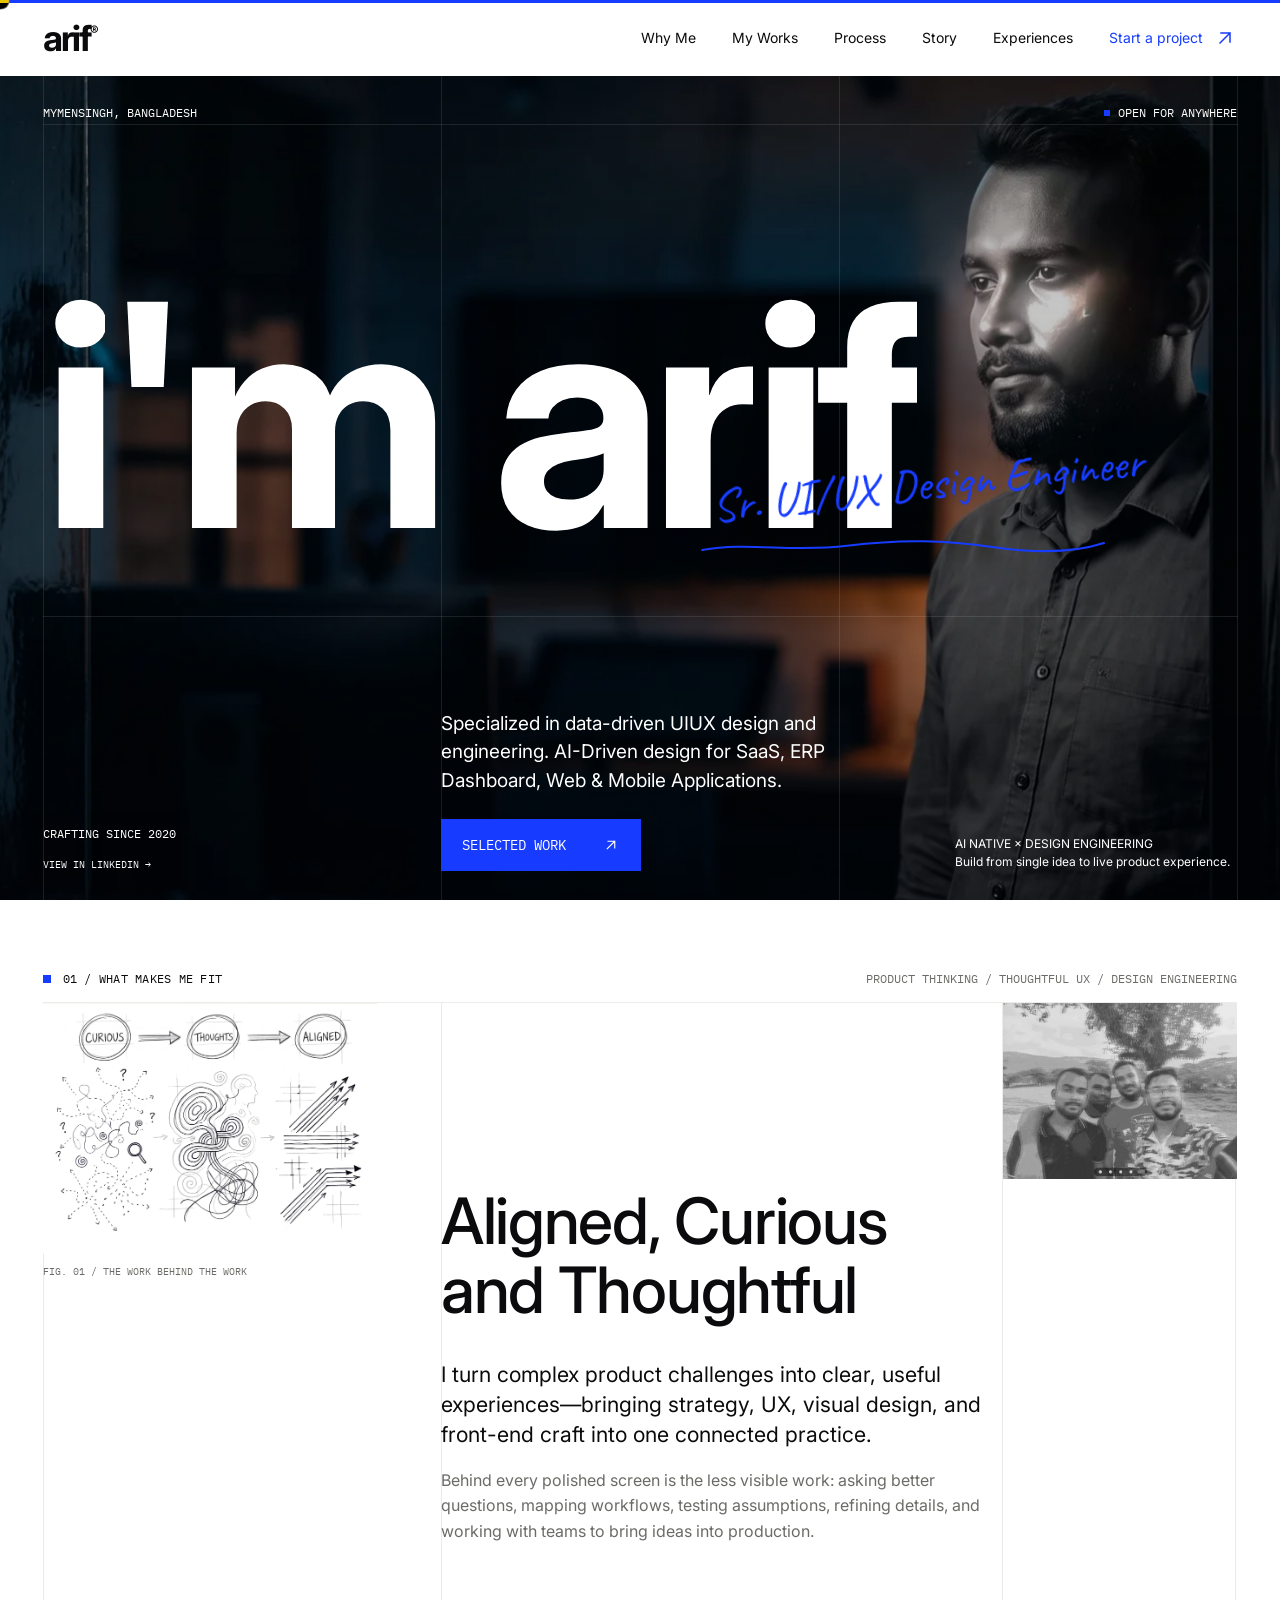
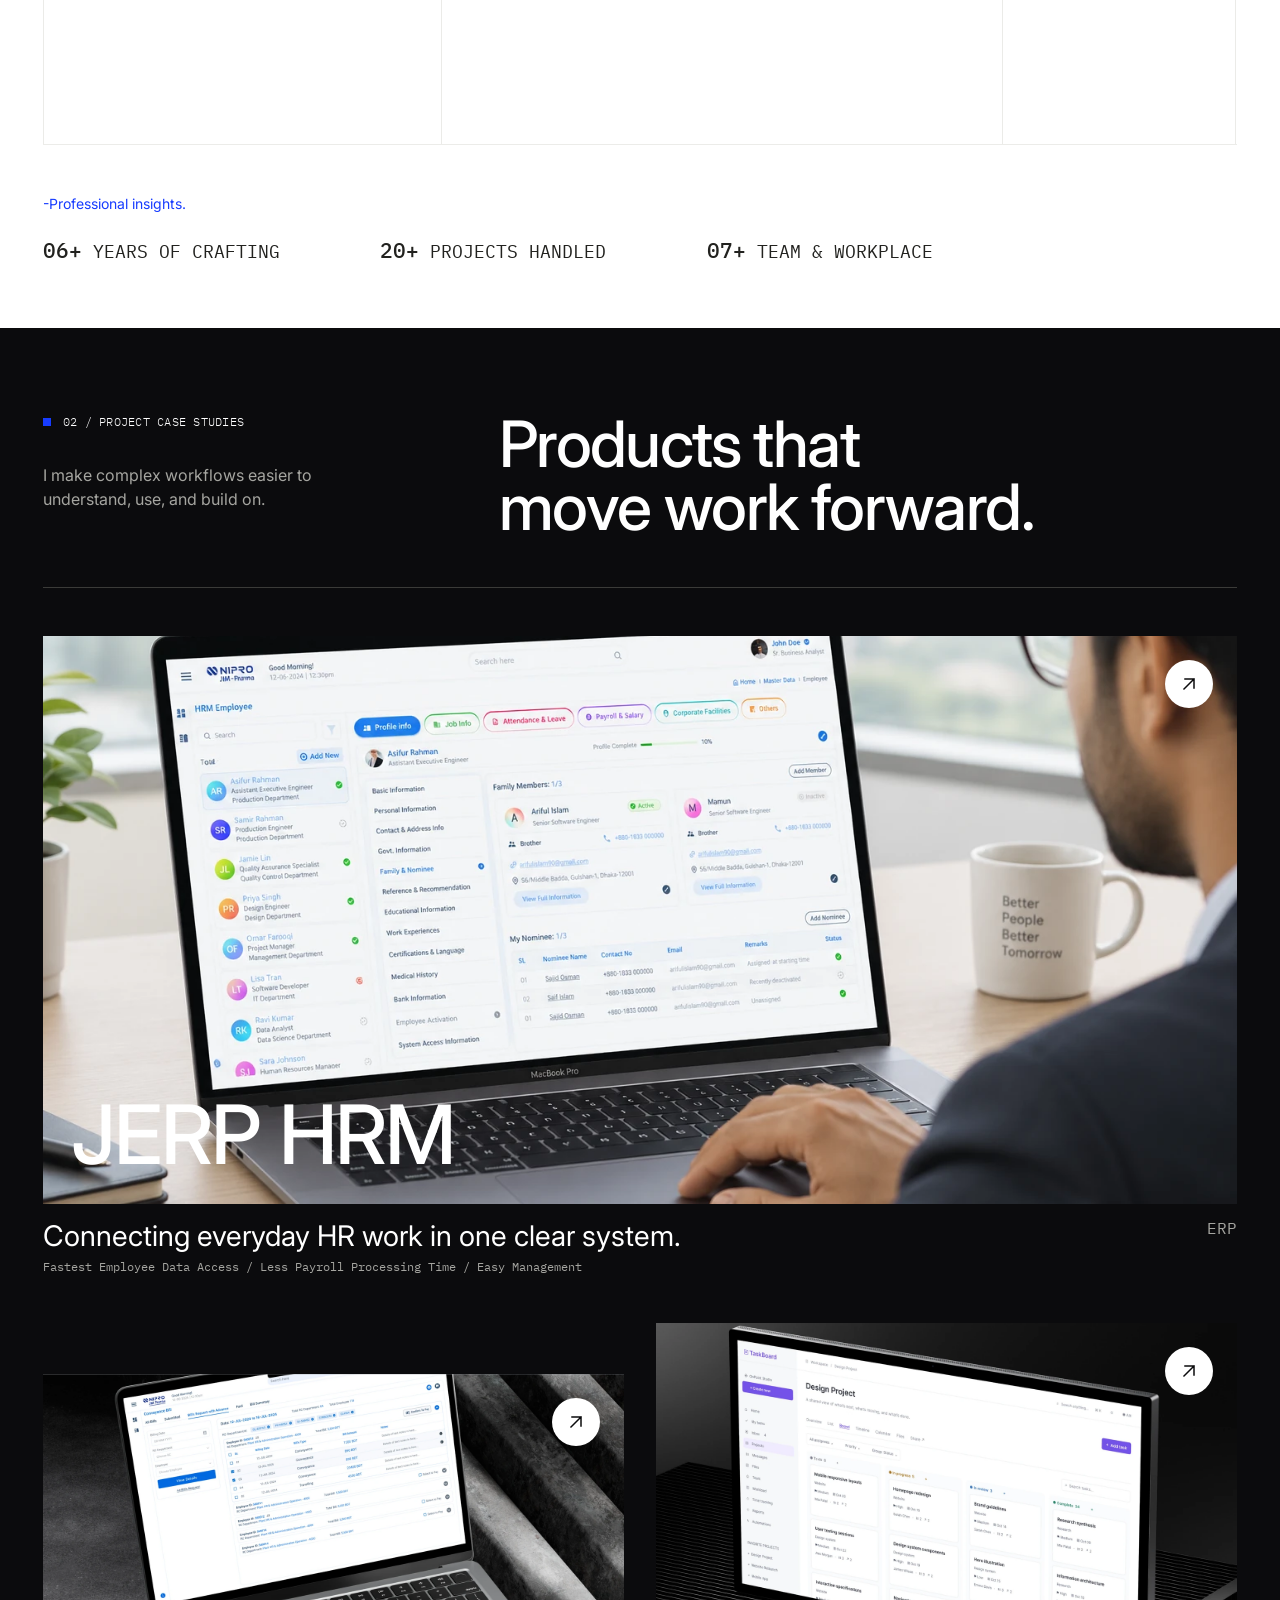
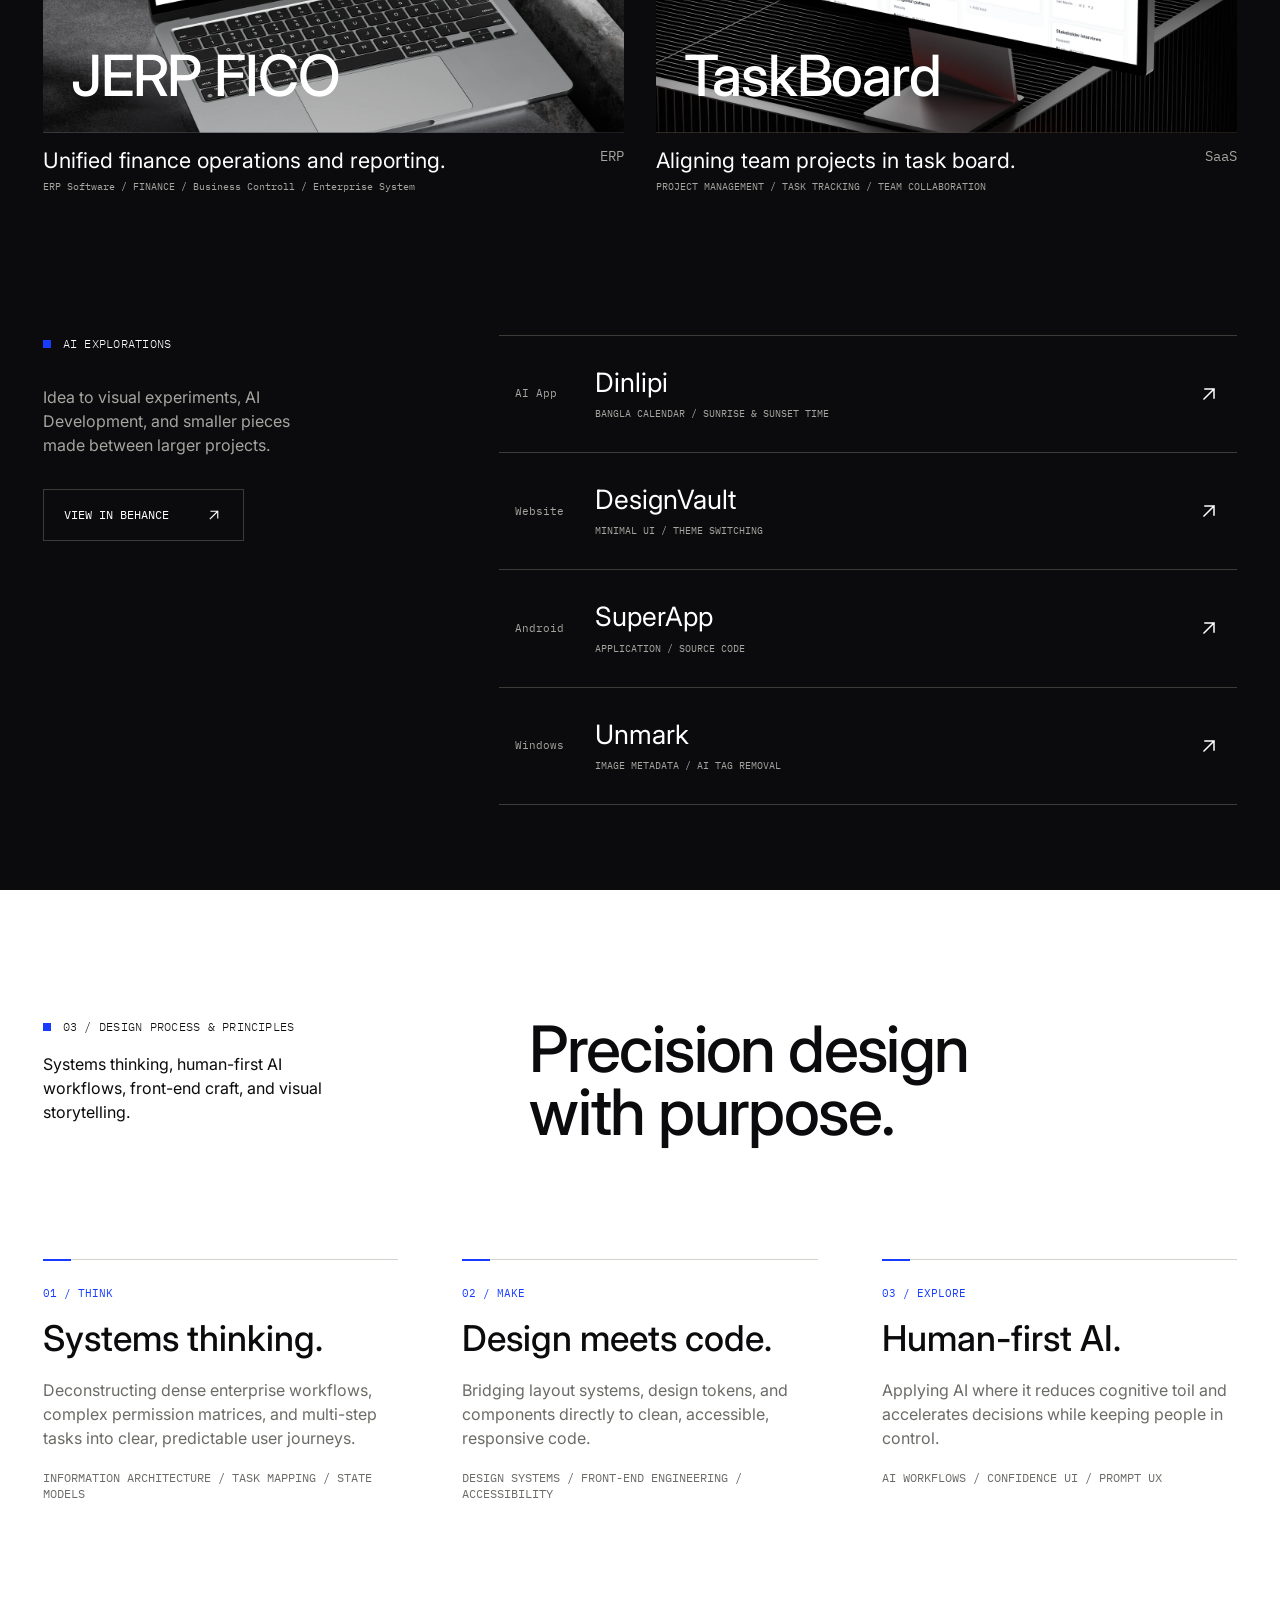
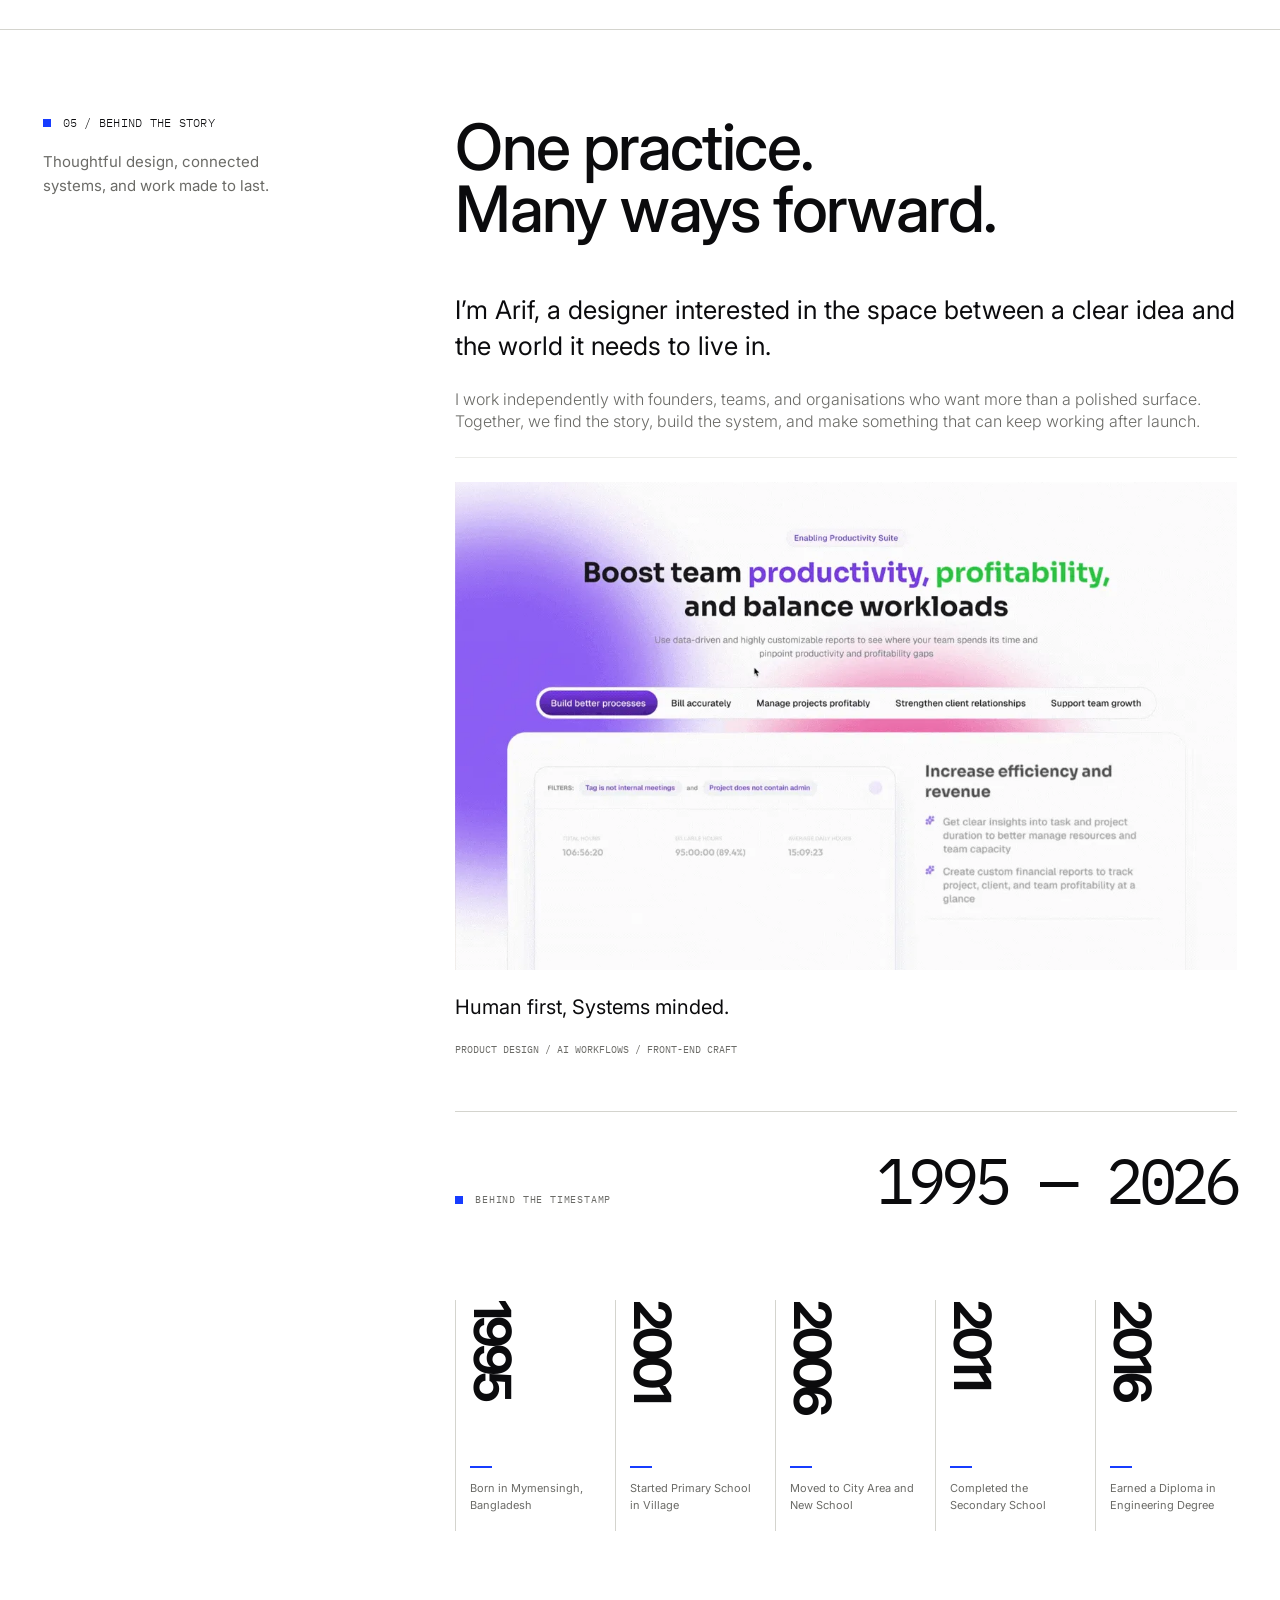
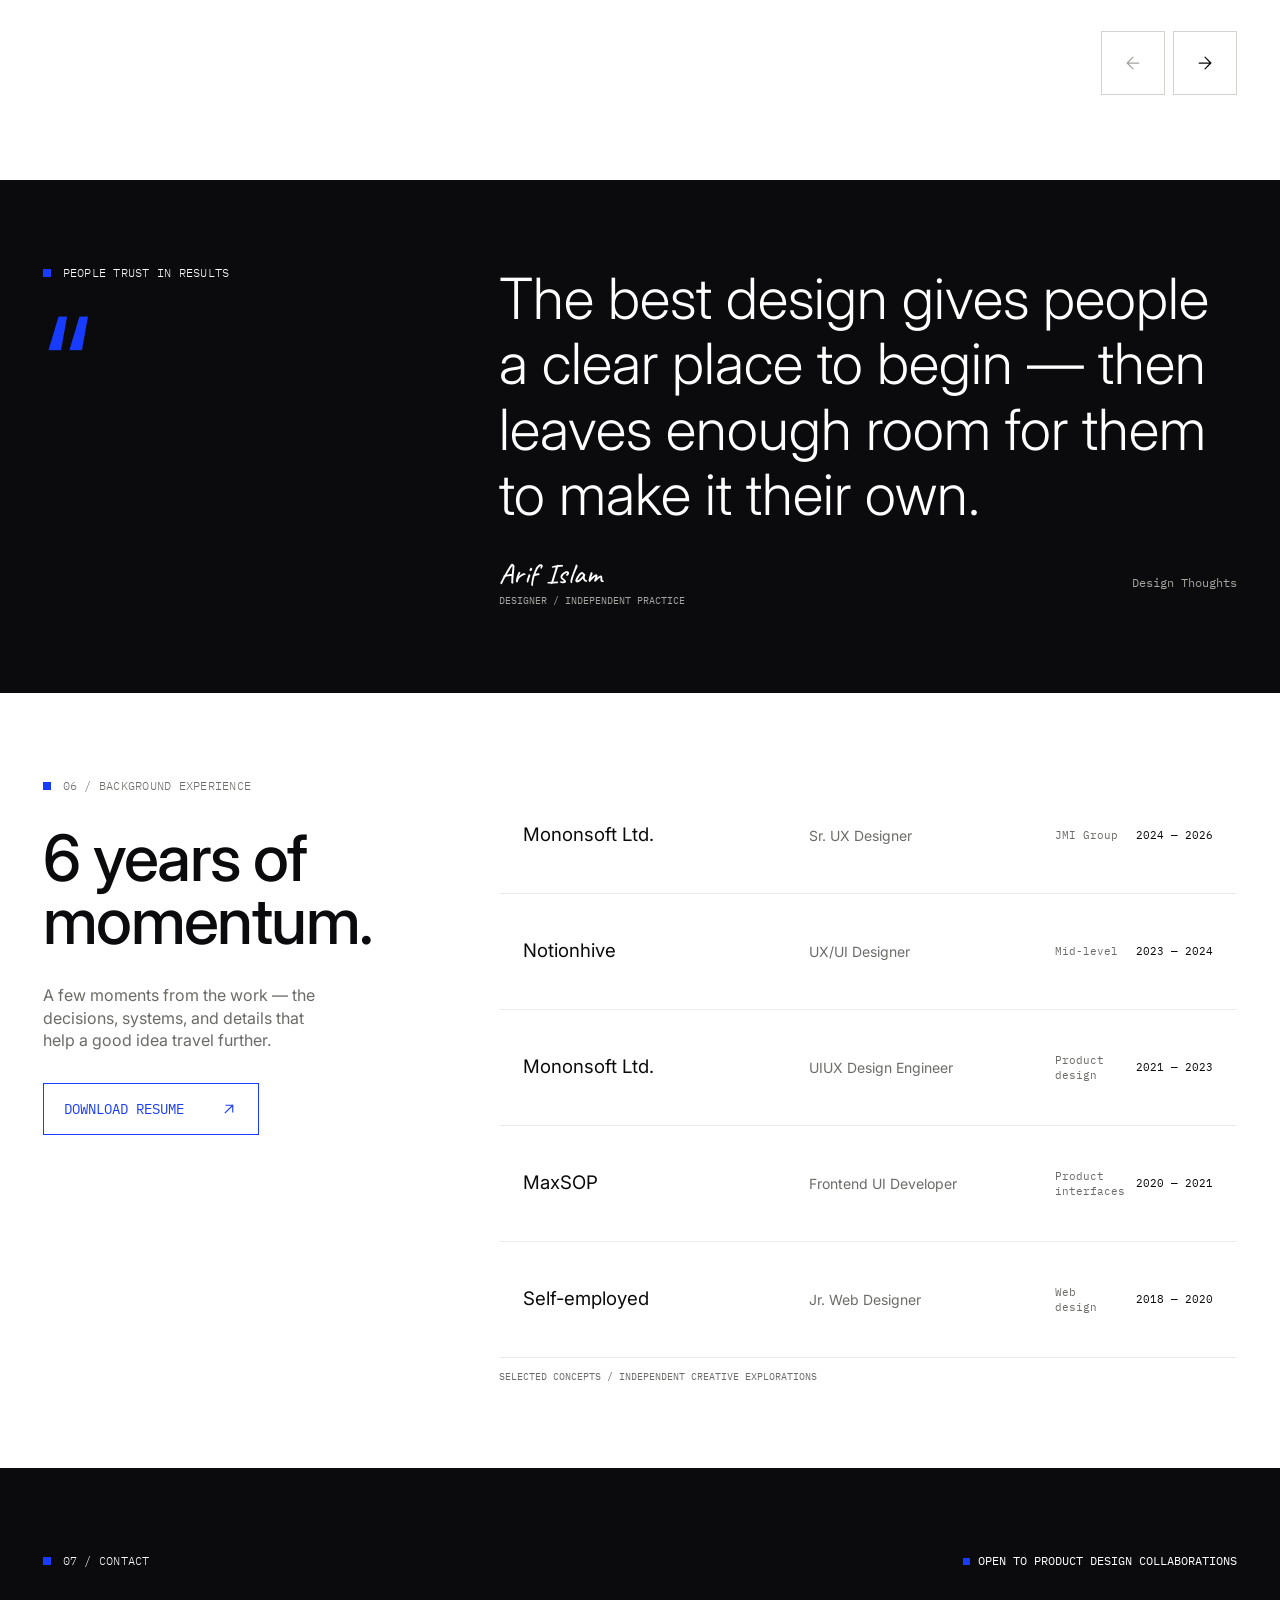
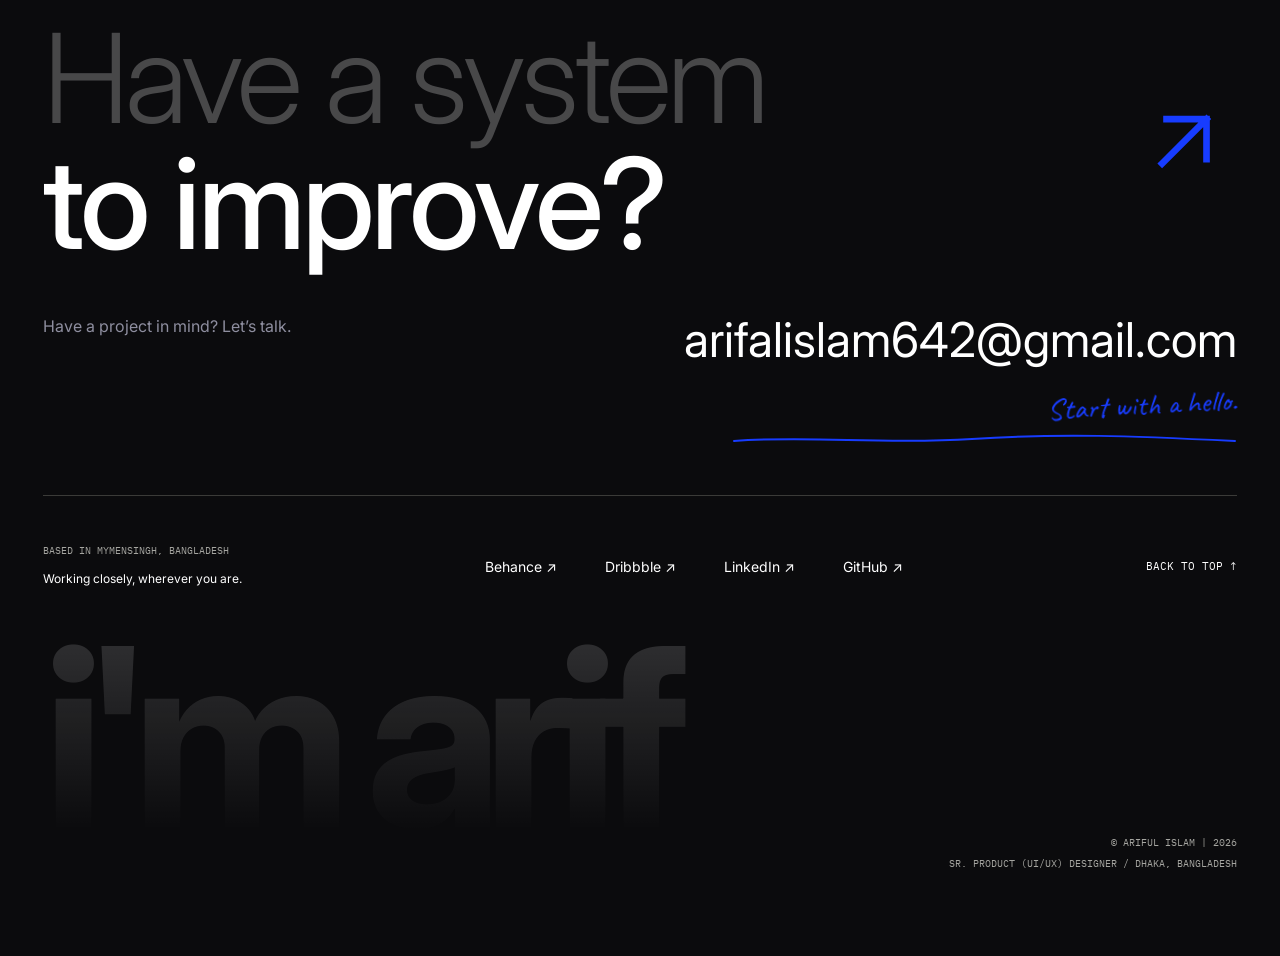
==== index.html @ f7db91d1 "changed text for intro" ====
<!doctype html>
<html lang="en">

<head>
  <meta charset="utf-8">
  <meta name="viewport" content="width=device-width, initial-scale=1, viewport-fit=cover">
  <title>ARIF | AI Native Product UIUX Design Engineer</title>
  <meta name="description"
    content="Ariful Islam is a product designer and design engineer focused on enterprise SaaS, AI-enabled workflows, clear interfaces, and production-ready digital experiences.">
  <meta name="author" content="Ariful Islam">
  <meta name="robots" content="index, follow, max-image-preview:large, max-snippet:-1, max-video-preview:-1">
  <meta name="googlebot" content="index, follow, max-image-preview:large, max-snippet:-1, max-video-preview:-1">
  <meta name="theme-color" content="#F3F0E7">
  <link rel="canonical" href="https://arifux.github.io/">
  <link rel="alternate" type="text/plain" href="https://arifux.github.io/llms.txt" title="AI-readable site summary">
  <meta property="og:type" content="website">
  <meta property="og:site_name" content="ARIF | AI Native Product UIUX Design Engineer">
  <meta property="og:title" content="ARIF | AI Native Product UIUX Design Engineer">
  <meta property="og:description"
    content="Enterprise SaaS, AI-enabled workflows, clear interfaces, and production-ready product experiences by Ariful Islam.">
  <meta property="og:url" content="https://arifux.github.io/">
  <meta property="og:image" content="https://arifux.github.io/assets/hero-background.png">
  <meta property="og:image:alt" content="ARIF | AI Native Product UIUX Design Engineer  ">
  <meta name="twitter:card" content="summary_large_image">
  <meta name="twitter:title" content="ARIF | AI Native Product UIUX Design Engineer">
  <meta name="twitter:description"
    content="Enterprise SaaS, AI-enabled workflows, clear interfaces, and production-ready product experiences.">
  <meta name="twitter:image" content="https://arifux.github.io/assets/hero-background.png">
  <meta name="twitter:image:alt" content="ARIF | AI Native Product UIUX Design Engineer  ">
  <meta name="claude:viewport-fit-sides" content="cover">
  <link rel="icon" type="image/webp" href="assets/favicon-portrait.webp">
  <link rel="apple-touch-icon" href="assets/apple-touch-icon.png">

  <!-- Typography -->
  <link rel="preconnect" href="https://fonts.googleapis.com">
  <link rel="preconnect" href="https://fonts.gstatic.com" crossorigin>
  <link
    href="https://fonts.googleapis.com/css2?family=Caveat:wght@400&amp;family=IBM+Plex+Mono:wght@400;500&amp;family=Inter:wght@300;400;500;700&amp;display=swap"
    rel="stylesheet">

  <!-- Site styles -->
  <script>document.documentElement.classList.add('has-preloader')</script>
  <link rel="stylesheet" href="style.css">
  <!-- Hotjar Tracking Code for Mr Arif -->
  <script>
    (function (h, o, t, j, a, r) {
      h.hj = h.hj || function () { (h.hj.q = h.hj.q || []).push(arguments) };
      h._hjSettings = { hjid: 6850682, hjsv: 6 };
      a = o.getElementsByTagName('head')[0];
      r = o.createElement('script'); r.async = 1;
      r.src = t + h._hjSettings.hjid + j + h._hjSettings.hjsv;
      a.appendChild(r);
    })(window, document, 'https://static.hotjar.com/c/hotjar-', '.js?sv=');
  </script>
  <script type="application/ld+json">
  {
    "@context":"https://schema.org",
    "@type":"ProfilePage",
    "mainEntity":{
      "@type":"Person",
      "@id":"https://arifux.github.io/#person",
      "name":"Ariful Islam",
      "alternateName":"Arif Islam",
      "url":"https://arifux.github.io/",
      "jobTitle":"Product Designer and Design Engineer",
      "description":"Product designer and design engineer focused on enterprise SaaS, AI-enabled workflows, UX, and front-end product engineering.",
      "email":"mailto:arifalislam642@gmail.com",
      "address":{"@type":"PostalAddress","addressLocality":"Dhaka","addressCountry":"BD"},
      "sameAs":[
        "https://www.linkedin.com/in/mr-arif",
        "https://www.behance.net/mr-arif",
        "https://github.com/arifux"
      ]
    },
    "url":"https://arifux.github.io/",
    "name":"ARIF | AI Native Product UIUX Design Engineer"
  }
  </script>
</head>

<body>

  <div class="preloader" id="preloader" role="progressbar" aria-label="Page loading" aria-valuemin="0"
    aria-valuemax="100" aria-valuenow="0" aria-valuetext="0%">
    <div class="preloader__content">
      <div class="preloader__counter"><span class="preloader__number">0</span><span class="preloader__percent">%</span></div>
      <p class="preloader__label">Loading</p>
    </div>
  </div>

  <!-- Shared icon definitions -->
  <svg class="icon-sprite" width="0" height="0" aria-hidden="true">
    <symbol id="ar" viewBox="0 0 24 24">
      <path d="M7 17L17 7M8 7h9v9" fill="none" stroke="currentColor" stroke-width="1.5" stroke-linecap="square" />
    </symbol>
  </svg>

  <!-- Global UI helpers -->
  <div class="progress" aria-hidden="true"></div>
  <div class="tip" id="tip" aria-hidden="true">View</div>
  <div class="cursor" id="cursor" aria-hidden="true"></div>

  <!-- Primary navigation -->
  <header class="nav" id="nav">
    <button class="nav__menu" id="nav-menu" type="button" aria-label="Open menu" aria-controls="nav-drawer"
      aria-expanded="false">
      <span></span><span></span><span></span>
    </button>
    <a class="logo" href="#" aria-label="Arif, back to top">arif<sup>®</sup></a>
    <nav class="nav__links" aria-label="Primary">
      <a href="#intro">Why Me</a>
      <a href="#work">My Works</a>
      <a href="#process">Process</a>
      <a href="#about">Story</a>
      <a href="#experiences">Experiences</a>
      <a class="nav__cta" href="#contact">
        Start a project
        <svg class="ico" aria-hidden="true">
          <use href="#ar" />
        </svg>
      </a>
    </nav>
  </header>

  <!-- Mobile navigation -->
  <aside class="nav-drawer" id="nav-drawer" aria-hidden="true" aria-label="Mobile navigation">
    <nav class="nav-drawer__links">
      <a href="#work"><small>01</small><span>My Works</span></a>
      <a href="#process"><small>02</small><span>Process</span></a>
      <a href="#about"><small>03</small><span>About Me</span></a>
      <a href="#experiences"><small>04</small><span>Experiences</span></a>
      <a class="nav-drawer__cta" href="#contact"><small>05</small><span>Start a project</span><svg class="ico"
          aria-hidden="true">
          <use href="#ar" />
        </svg></a>
    </nav>
    <p class="nav-drawer__meta">MYMENSINGH, BANGLADESH </p>
  </aside>

  <main id="top">
    <!-- 00 / Hero -->
    <section class="hero" aria-label="Introduction">
      <div class="hero__photo"><img src="assets/hero-background.webp" alt="Arif in the studio" loading="eager"
          fetchpriority="high" decoding="async" referrerpolicy="no-referrer" onerror="this.remove()"></div>
      <div class="hero__grid" aria-hidden="true"></div>
      <div class="hero__meta">
        <p>MYMENSINGH, BANGLADESH</p>
        <p class="avail">OPEN FOR ANYWHERE</p>
      </div>
      <div class="word">
        <h1 id="wordmark" aria-label="i’m arif">i'm arif</h1>
        <p class="word__note" aria-hidden="true">Sr. UI/UX Design Engineer</p>
        <svg class="word__line" viewBox="0 0 580 30" aria-hidden="true">
          <path pathLength="1" d="M3 20C70 8 130 24 210 14S350 6 420 16 540 22 577 10" />
        </svg>
      </div>
      <div class="intro">
        <div class="intro__ed">
          <p>CRAFTING SINCE 2020</p>
          <a target="_blank" href="https://www.linkedin.com/in/mr-arif/">
            <small> VIEW IN LINKEDIN →</small>
          </a>
        </div>
        <div class="intro__promise">
          <p> Specialized in data-driven UIUX design and engineering. AI-Driven design for SaaS, ERP Dashboard, Web &
            Mobile Applications. </p>
          <a class="action action--solid" href="#work">Selected work <svg class="ico" aria-hidden="true">
              <use href="#ar" />
            </svg></a>
        </div>
        <p class="intro__tag">
          AI NATIVE × DESIGN ENGINEERING<br>
          Build from single idea to live product experience.
        </p>
      </div>
    </section>

    <!-- 01 / Studio perspective -->
    <section class="band" id="intro">
      <div class="mast">
        <p class="label">01 / What Makes Me Fit</p>
        <p>PRODUCT THINKING / THOUGHTFUL UX / DESIGN ENGINEERING</p>
      </div>
      <div class="rule"></div>
      <div class="edit">
        <div class="fig">
          <div class="ph">
            <img src="assets/Minimal_sketch_of_design_process.webp" alt="Artist working with materials in a studio"
              loading="lazy" decoding="async" referrerpolicy="no-referrer"
                onerror="this.onerror=null;this.src='assets/gesture-study.webp'">
          </div>
          <p class="cap">FIG. 01 / THE WORK BEHIND THE WORK</p>
        </div>

        <div class="edit__content">
          <h2><span><i>Aligned, Curious <br> and Thoughtful </i></span></h2>
          <div class="edit__copy rise">
            <p>I turn complex product challenges into clear, useful experiences—bringing strategy, UX, visual design,
              and front-end craft into one connected practice.</p>
            <p>Behind every polished screen is the less visible work: asking better questions, mapping workflows,
              testing assumptions, refining details, and working with teams to bring ideas into production.</p>
          </div>
        </div>

        <div class="ph color">
          <img class="color__gif" src="assets/biography.webp" alt="Animated biography illustration" loading="lazy"
            decoding="async">
        </div>
      </div>
      <div class="rule"></div>
      <div class="values">
        <p>-Professional insights.</p>
        <div class="stats">
          <span><b data-count="6" data-count-suffix="+">06+</b> Years of Crafting</span>
          <span><b data-count="20" data-count-suffix="+">20+</b> Projects Handled</span>
          <span><b data-count="7" data-count-suffix="+">7+</b> Team & Workplace</span>
        </div>
      </div>
    </section>

    <!-- 03 / Project collection -->
    <section class="band dark" id="work">
      <div class="work">
        <div class="work__intro">
          <div class="work__ctx">
            <p class="label">02 / Project case studies</p>
            <p>I make complex workflows easier to understand, use, and build on.</p>
          </div>
          <div class="work__head">
            <h2 class="h-xl">Products that<br>move work forward.</h2>
          </div>
        </div>
        <div class="rule"></div>
        <a class="case case--lead" href="JERP-HRM-Solution.html" aria-label="Read the JERP HRM case study">
          <div class="case__img"><span class="bg g-lumen"><img
                src="projects/hrm/Professional HR Dashboard Workspace.webp" alt="JERP Human Resources ERP interface"
                loading="lazy" decoding="async" referrerpolicy="no-referrer" onerror="this.remove()"></span>
            <h3>JERP HRM</h3><span class="circle"><svg class="ico" aria-hidden="true">
                <use href="#ar" />
              </svg></span>
          </div>
          <div class="case__cap">
            <div>
              <h4>Connecting everyday HR work in one clear system.</h4>
              <p>Fastest Employee Data Access / Less Payroll Processing Time / Easy Management</p>
            </div><span class="yr">ERP</span>
          </div>
        </a>

        <div class="pair">
          <a class="case" href="#work" data-coming-soon aria-label="View details for the JERP FICO case study">
            <div class="case__img"><span class="bg g-aether"><img src="projects/fico/fico-cover.webp"
                  alt="JERP Finance and Controlling ERP interface" loading="lazy" decoding="async"
                  referrerpolicy="no-referrer" onerror="this.remove()"></span>
              <h3>JERP FICO</h3><span class="circle"><svg class="ico" aria-hidden="true">
                  <use href="#ar" />
                </svg></span>
            </div>
            <div class="case__cap">
              <div>
                <h4>Unified finance operations and reporting.</h4>
                <p>ERP Software / FINANCE / Business Controll / Enterprise System</p>
              </div><span class="yr">ERP</span>
            </div>
          </a>

          <a class="case case--tall" href="#work" data-coming-soon aria-label="View details for the TaskBoard case study">
            <div class="case__img"><span class="bg g-haven"><img src="projects/pms/ai-pms.webp"
                  alt="TaskBoard project dashboard with tasks grouped by status" loading="lazy" decoding="async"
                  referrerpolicy="no-referrer" onerror="this.remove()"></span>
              <h3>TaskBoard</h3><span class="circle"><svg class="ico" aria-hidden="true">
                  <use href="#ar" />
                </svg></span>
            </div>
            <div class="case__cap">
              <div>
                <h4>Aligning team projects in task board.</h4>
                <p>PROJECT MANAGEMENT / TASK TRACKING / TEAM COLLABORATION</p>
              </div><span class="yr">SaaS</span>
            </div>
          </a>
        </div>
      </div>
    </section>

    <!-- Further explorations -->
    <section class="band dark arch" aria-label="Further explorations">
      <div class="arch__intro">
        <p class="label">AI Explorations</p>
        <p>Idea to visual experiments, AI Development, and smaller pieces made between larger projects.</p>
        <a class="action action--night" href="https://www.behance.net/mr-arif" target="_blank"
          rel="noopener noreferrer">View in Behance<svg class="ico" aria-hidden="true">
            <use href="#ar" />
          </svg></a>
      </div>
      <div class="arch__list">
        <a class="arow" href="https://arifux.github.io/Dinlipi/" target="_blank" rel="noopener noreferrer">
          <span class="y">AI App</span>
          <span class="m">
            <h3>Dinlipi</h3><small>Bangla Calendar / Sunrise &amp; Sunset Time</small>
          </span>
          <svg class="ico" aria-hidden="true"> <use href="#ar" /> </svg>
          <img 
            class="arow__preview" 
            src="projects/AI-Tools/dinlipi.webp"
            alt="" 
            aria-hidden="true" 
            loading="lazy"
            decoding="async">
        </a>

        <a class="arow" href="https://designvault.figma.site/" target="_blank" rel="noopener noreferrer">
          <span class="y">Website</span>
          <span class="m">
            <h3>DesignVault</h3><small>Minimal UI / Theme switching</small>
          </span>
          <svg class="ico" aria-hidden="true"><use href="#ar" /></svg>
          <img 
          class="arow__preview" 
          src="projects/AI-Tools/design-vault.webp"
          alt="" 
          aria-hidden="true" 
          loading="lazy"
          decoding="async">
        </a>

        <a class="arow" href="https://github.com/arifux/SuperApp" target="_blank" rel="noopener noreferrer">
          <span class="y">Android</span>
          <span class="m">
            <h3>SuperApp</h3><small>Application / Source code</small>
          </span>
          <svg class="ico" aria-hidden="true"><use href="#ar" /></svg>
          <img 
            class="arow__preview" 
            src="projects/AI-Tools/superapp.png" 
            alt="" 
            aria-hidden="true" 
            loading="lazy"
            decoding="async">
        </a>

        <a class="arow" href="https://github.com/arifux/Unmark-AI" target="_blank" rel="noopener noreferrer">
          <span class="y">Windows</span>
          <span class="m">
            <h3>Unmark</h3><small>Image metadata / AI tag removal</small>
          </span>
          <svg class="ico" aria-hidden="true"><use href="#ar" /></svg>
          <img 
            class="arow__preview" 
            src="projects/AI-Tools/unmark.png" 
            alt="" 
            aria-hidden="true" 
            loading="lazy"
            decoding="async">
        </a>

        <div class="rule"></div>
      </div>
    </section>


    <!-- 03 / Shared direction -->
    <section class="band" id="process">
      <div class="proc">
        <div class="proc__top">
          <div class="proc__ctx">
            <p class="label">03 / Design process &amp; principles</p>
            <p>Systems thinking, human-first AI workflows, front-end craft, and visual storytelling.</p>
          </div>
          <h2 class="h-xl">Precision design<br>with purpose.</h2>
        </div>
        <div class="steps">
          <div class="step rise"><span class="no">01 / THINK</span>
            <h3>Systems thinking.</h3>
            <p>Deconstructing dense enterprise workflows, complex permission matrices, and multi-step tasks into clear,
              predictable user journeys.</p><small>INFORMATION ARCHITECTURE / TASK MAPPING / STATE MODELS</small>
          </div>
          <div class="step rise"><span class="no">02 / MAKE</span>
            <h3>Design meets code.</h3>
            <p>Bridging layout systems, design tokens, and components directly to clean, accessible, responsive code.
            </p><small>DESIGN SYSTEMS / FRONT-END ENGINEERING / ACCESSIBILITY</small>
          </div>
          <div class="step rise"><span class="no">03 / EXPLORE</span>
            <h3>Human-first AI.</h3>
            <p>Applying AI where it reduces cognitive toil and accelerates decisions while keeping people in control.
            </p><small>AI WORKFLOWS / CONFIDENCE UI / PROMPT UX</small>
          </div>
        </div>
      </div>
    </section>

    <!-- 05 / Behind the work -->
    <section class="band studio" id="about">
      <div class="studio__aside">
        <p class="label">05 / Behind the Story</p>
        <p class="studio__aside-copy">Thoughtful design, connected systems, and work made to last.</p>
      </div>
      <div class="studio__main">
        <h2 class="h-xl">One practice.<br>Many ways forward.</h2>

        <div class="studio__story">
          <p class="lead">I’m Arif, a designer interested in the space between a clear idea and the world it needs to live
            in.</p>
          <p class="body">I work independently with founders, teams, and organisations who want more than a polished
            surface. Together, we find the story, build the system, and make something that can keep working after launch.
          </p>
          <div class="rule"></div>
          <div class="studio__img">
            <div class="ph">
              <img class="studio__image" src="assets/motion-ui.webp" alt="Arif working in the studio" loading="lazy" decoding="async">
            </div>
          </div>

          <div class="notes">
            <p>Human first, Systems minded.</p>
            <p>PRODUCT DESIGN / AI WORKFLOWS / FRONT-END CRAFT</p>
          </div>
        </div>
        <section class="story-timeline" aria-labelledby="story-timeline-title">
          <div class="story-timeline__heading">
            <span class="label">Behind the timestamp</span>
            <h2 id="story-timeline-title">1995 — 2026</h2>
          </div>
          <div class="story-timeline__carousel">
            <ol class="story-timeline__list" tabindex="0" aria-label="Story milestones from 1995 to 2026">
              <li>
                <time datetime="1995">1995</time>
                <p>Born in Mymensingh, Bangladesh</p>
              </li>
              <li>
                <time datetime="2001">2001</time>
                <p>Started Primary School in Village </p>
              </li>
              <li>
                <time datetime="2001">2006</time>
                <p>Moved to City Area and New School </p>
              </li>
              <li>
                <time datetime="2011">2011</time>
                <p>Completed the Secondary School </p>
              </li>
              <li>
                <time datetime="2016">2016</time>
                <p>Earned a Diploma in Engineering Degree</p>
              </li>
              <li>
                <time datetime="2016">2017</time>
                <p>Land 1st job as a Hardware support engineer</p>
              </li>
              <li>
                <time datetime="2018">2018</time>
                <p>Learned to code with experienced professionals</p>
              </li>
              <li>
                <time datetime="2020">2020</time>
                <p>Started a full-time career in design</p>
              </li>
              <li>
                <time datetime="2026">2026</time>
                <p>Building a startup and taking on remote work</p>
              </li>
            </ol>
            <div class="story-timeline__controls" role="group" aria-label="Timeline controls">
              <button type="button" class="story-timeline__arrow" data-timeline-direction="-1"
                aria-label="Scroll timeline backward" disabled>
                <svg viewBox="0 0 24 24" aria-hidden="true">
                  <path d="M19 12H5m7 7-7-7 7-7" />
                </svg>
              </button>
              <button type="button" class="story-timeline__arrow" data-timeline-direction="1"
                aria-label="Scroll timeline forward">
                <svg viewBox="0 0 24 24" aria-hidden="true">
                  <path d="M5 12h14m-7-7 7 7-7 7" />
                </svg>
              </button>
            </div>
          </div>
        </section>
      </div>
    </section>

    <!-- Shared belief -->
    <section class="band dark quote" aria-label="A shared belief">
      <div class="quote__ctx">
        <p class="label">People Trust in Results</p>
        <p class="quote__mark" aria-hidden="true">“</p>
      </div>
      <figure class="quote__body quote__figure">
        <blockquote class="quote__blockquote">
          <p>The best design gives people a clear place to begin <br> — then leaves enough room for them to make it
            their own.</p>
        </blockquote>
        <figcaption class="quote__by">
          <div>
            <p class="quote__author">Arif Islam</p>
            <span>DESIGNER / INDEPENDENT PRACTICE</span>
          </div>
          <span>Design Thoughts</span>
        </figcaption>
      </figure>
    </section>

    <!-- 06 / Experience center -->
    <section class="band rec" id="experiences">
      <div class="rec__intro">
        <p class="label">06 / Background experience</p>
        <h2 class="h-xl">6 years of<br> momentum.</h2>
        <p>A few moments from the work — the decisions, systems, and details that help a good idea travel further.</p>

        <div>
          <a class="action action--line" href="assets/ARIF%20-%20UIUX%20Designer.pdf"
            download="ARIF - UIUX Designer.pdf">Download Resume<svg class="ico" aria-hidden="true">
              <use href="#ar" />
            </svg></a>
        </div>
      </div>
      <div class="rec__list">
        <div class="rrow"><b>Mononsoft Ltd.</b><span>Sr. UX Designer</span><em>JMI Group</em><time>2024 —
            2026</time></div>
        <div class="rrow"><b>Notionhive</b><span>UX/UI Designer</span><em>Mid-level</em><time>2023 —
            2024</time></div>
        <div class="rrow"><b>Mononsoft Ltd.</b><span>UIUX Design Engineer</span><em>Product
            design</em><time>2021 — 2023</time></div>
        <div class="rrow"><b>MaxSOP</b><span>Frontend UI Developer</span><em>Product
            interfaces</em><time>2020 — 2021</time></div>
        <div class="rrow"><b>Self-employed</b><span>Jr. Web Designer</span><em>Web design</em><time>2018 —
            2020</time></div>
        <p class="rec__note">SELECTED CONCEPTS / INDEPENDENT CREATIVE EXPLORATIONS</p>
      </div>
    </section>


    <!-- 07 / Studio observations -->
    <section class="band jour " id="journal" style="display: none">
      <div class="jour__head">
        <div class="jour__ctx">
          <p class="label">07 / My Thoughts</p>
          <p>Short observations on design, technology, and the everyday details that make ideas stronger.</p>
        </div>
        <h2 class="h-xl">Discovery from<br>the process.</h2>
        <a class="action action--line" href="#journal"> Read more notes <svg class="ico" aria-hidden="true">
            <use href="#ar" />
          </svg></a>
      </div>
      <div class="arts">
        <a class="art" href="#journal">
          <div class="ph">
            <i class="g-a2"></i>
            <img src="assets/clipboard.webp" alt="Notepad and scissors on a clipboard" loading="lazy" decoding="async"
              referrerpolicy="no-referrer" onerror="this.remove()">
          </div>
          <div class="art__meta">
            <span>IN THE STUDIO</span><span>04.05.26</span>
          </div>
          <div class="art__title">
            <h3>Direction comes before decoration.</h3><svg class="ico" aria-hidden="true">
              <use href="#ar" />
            </svg>
          </div>
        </a>

        <a class="art" href="#journal">
          <div class="ph"><i class="g-a3"></i><img src="assets/color-study.webp" alt="Abstract color study in the studio"
              loading="lazy" decoding="async" referrerpolicy="no-referrer" onerror="this.remove()"></div>
          <div class="art__meta"><span>ON PRACTICE</span><span>22.03.26</span></div>
          <div class="art__title">
            <h3>Good systems leave room to move.</h3><svg class="ico" aria-hidden="true">
              <use href="#ar" />
            </svg>
          </div>
        </a>

        <a class="art" href="#journal">
          <div class="ph"><i class="g-a4"></i><img src="assets/gesture-study.webp"
              alt="Gesture study from the studio archive" loading="lazy" decoding="async" referrerpolicy="no-referrer"
              onerror="this.remove()"></div>
          <div class="art__meta"><span>IN PROCESS</span><span>11.01.26</span></div>
          <div class="art__title">
            <h3>Every detail carries the idea.</h3><svg class="ico" aria-hidden="true">
              <use href="#ar" />
            </svg>
          </div>
        </a>
      </div>
    </section>


    <!-- 08 / Contact -->
    <section class="band dark contact" id="contact">
      <div class="contact__mast">
        <p class="label">07 / Contact</p>
        <p class="avail">OPEN TO PRODUCT DESIGN COLLABORATIONS</p>
      </div>
      <a class="big" id="bigCopy" href="mailto:arifalislam642@gmail.com"
        aria-label="Send an email to arifalislam642@gmail.com">
        <h2><span class="big__muted">Have a system</span>to improve?</h2>
        <svg class="ico" aria-hidden="true">
          <use href="#ar" />
        </svg>
      </a>
      <div class="cdet">
        <p>Have a project in mind? Let’s talk.</p>
        <div class="mail">
          <button type="button" id="mailAddr" data-email="arifalislam642@gmail.com"
            aria-live="polite">arifalislam642@gmail.com</button>
          <p class="mail__note" aria-hidden="true">Start with a hello.</p>
          <svg viewBox="0 0 505 14" preserveAspectRatio="none" aria-hidden="true">
            <path d="M2 8C80 2 150 12 240 6S400 3 503 8" />
          </svg>
        </div>
      </div>
      <div class="rule"></div>
      <div class="finfo">
        <div class="loc"><small>BASED IN MYMENSINGH, BANGLADESH</small><span>Working closely, wherever you are.</span>
        </div>
        <div class="socials">
          <a 
          href="https://www.behance.net/mr-arif" 
          rel="noopener" target="_blank">Behance ↗
        </a>
        <a 
          href="https://www.dribbble.net/arifux" 
          rel="noopener" target="_blank">Dribbble ↗
        </a>
      
          <a 
            href="https://www.linkedin.com/in/mr-arif" 
            rel="noopener" target="_blank">LinkedIn ↗
          </a>
      
          <a
            href="https://github.com/arifux" 
            rel="noopener" 
            target="_blank"> GitHub ↗
          </a>
        </div>
        <a class="totop" href="#top">BACK TO TOP ↑</a>
      </div>
      <div class="sig">
        <b aria-hidden="true">i'm arif</b>
        <div class="legal">
          <p>© ARIFUL ISLAM | 2026</p>
          <p>SR. PRODUCT (UI/UX) DESIGNER / DHAKA, BANGLADESH</p>
        </div>
      </div>
    </section>
  </main>

  <!-- Copy confirmation -->
  <div class="toast" id="toast" role="status" aria-live="polite"></div>

  <dialog class="coming-soon" id="comingSoon" aria-labelledby="comingSoonTitle"
    aria-describedby="comingSoonMessage">
    <div class="coming-soon__card">
      <button class="coming-soon__close" type="button" aria-label="Close message" data-coming-soon-close>×</button>
      <svg class="coming-soon__art" viewBox="0 0 180 140" role="img" aria-label="A cheerful little work-in-progress character">
        <path d="M37 111c9-7 19-9 29-8m54 2c9-4 17-3 25 1" fill="none" stroke="#173cff" stroke-width="2"
          stroke-linecap="round" stroke-dasharray="2 6" />
        <path d="m39 39 5 8 9 1-7 6 2 9-8-5-8 5 2-9-7-6 9-1z" fill="#ffc76d" />
        <path d="m141 25 4 6 7 1-5 5 1 7-7-4-6 4 1-7-5-5 7-1z" fill="#ffc76d" />
        <ellipse cx="92" cy="118" rx="43" ry="7" fill="#e9e5dc" />
        <path d="M56 52c0-7 6-13 13-13h46c7 0 13 6 13 13v47c0 7-6 13-13 13H69c-7 0-13-6-13-13z"
          fill="#fffdf7" stroke="#0b0b0d" stroke-width="2.5" />
        <path d="M68 39v-7c0-8 6-14 14-14h20c8 0 14 6 14 14v7" fill="none" stroke="#0b0b0d" stroke-width="2.5"
          stroke-linecap="round" />
        <path d="M77 69h4m23 0h4" stroke="#0b0b0d" stroke-width="4" stroke-linecap="round" />
        <path d="M84 81c5 7 12 7 17 0" fill="none" stroke="#173cff" stroke-width="2.5" stroke-linecap="round" />
        <circle cx="70" cy="78" r="4" fill="#f3a5a0" />
        <circle cx="115" cy="78" r="4" fill="#f3a5a0" />
        <path d="M57 77 44 84m84-7 13 7M77 112l-4 9m36-9 4 9" fill="none" stroke="#0b0b0d" stroke-width="2.5"
          stroke-linecap="round" />
        <path d="M77 95h30" stroke="#d4d4ce" stroke-width="2" stroke-linecap="round" />
        <path d="M82 103h20" stroke="#d4d4ce" stroke-width="2" stroke-linecap="round" />
      </svg>
      <p class="coming-soon__eyebrow">A LITTLE UPDATE</p>
      <h2 id="comingSoonTitle">This one’s still in the works!</h2>
      <p class="coming-soon__message" id="comingSoonMessage">I’m putting the finishing touches on this case study.
        Come back soon to see the full story.</p>
      <button class="coming-soon__action" type="button" data-coming-soon-close>Sounds good</button>
    </div>
  </dialog>

  <!-- Site behavior -->
  <script src="script.js" defer></script>

</body>

</html>
---- style.css ----
﻿:root {
  --white: #ffffff;
  --black: #0B0B0D;
  --ink: #0B0B0D;
  --grey: #6b6b67;
  --rule: #d4d4ce;
  --blue: #173cff;
  --night: #0B0B0D;
  --night-rule: #3b3b38;
  --night-mute: #a5a5a0;
  --night-soft: #8e8e9f;
  --sans: 'Inter', system-ui, -apple-system, 'Segoe UI', sans-serif;
  --mono: 'IBM Plex Mono', ui-monospace, 'SFMono-Regular', Menlo, monospace;
  --hand: 'Caveat', 'Bradley Hand', cursive;
  --gut: max(16px, env(safe-area-inset-left, 0px));
  --pad: clamp(16px, 3.34vw, 48px);
  --ease: cubic-bezier(.2, .8, .2, 1);
  --nav-h: 76px;
  color-scheme: light
}

html {
  scroll-behavior: smooth
}

*,
*::before,
*::after {
  box-sizing: border-box
}

body {
  margin: 0;
  background: var(--white);
  color: var(--ink);
  font: 400 1rem/1.5 var(--sans);
  -webkit-font-smoothing: antialiased;
  overflow-x: clip
}

h1,
h2,
h3,
p,
ul {
  margin: 0
}

ul {
  padding: 0;
  list-style: none
}

a {
  color: inherit;
  text-decoration: none
}

button {
  font: inherit;
  color: inherit;
  background: none;
  border: 0;
  padding: 0;
  cursor: pointer
}

img,
svg {
  max-width: 100%
}

:focus-visible {
  outline: 2px solid var(--blue);
  outline-offset: 3px
}

.dark :focus-visible,
.hero :focus-visible {
  outline-color: var(--white)
}

[id] {
  scroll-margin-top: 0
}

.mono {
  font-family: var(--mono)
}

.band {
  padding: clamp(56px, 6.67vw, 96px) max(var(--pad), env(safe-area-inset-right, 0px)) clamp(56px, 6.67vw, 96px) max(var(--pad), env(safe-area-inset-left, 0px))
}

#process {
  padding-block: clamp(80px, 10vw, 144px);
  border-bottom: 1px solid var(--rule)
}

.dark {
  background: var(--night);
  color: var(--white)
}

.rule {
  height: 1px;
  background: var(--rule);
  opacity: .45
}

.dark .rule {
  background: var(--night-rule);
  opacity: 1
}

.ico {
  width: 1em;
  height: 1em;
  flex: none;
  display: block
}

.icon-sprite {
  position: absolute
}

.label {
  display: flex;
  align-items: center;
  gap: 12px;
  font: 300 12px/1.2 var(--mono);
  color: var(--ink);
  text-transform: uppercase;
  letter-spacing: .02em
}

.dark .label {
  color: var(--white)
}

.label::before {
  content: "";
  width: 8px;
  height: 8px;
  background: var(--blue);
  flex: none
}

.h-xl {
  font-weight: 500;
  line-height: .98;
  letter-spacing: -0.025em;
  text-wrap: balance
}

.action {
  position: relative;
  display: inline-flex;
  align-items: center;
  gap: 36px;
  min-height: 52px;
  padding: 0 20px;
  border: 1px solid var(--blue);
  font: 400 14px/1 var(--mono);
  text-transform: uppercase;
  white-space: nowrap;
  overflow: hidden;
  isolation: isolate;
  transition: color .35s var(--ease), border-color .35s
}

.action::before {
  content: "";
  position: absolute;
  inset: 0;
  z-index: -1;
  transform: translateY(101%);
  transition: transform .45s var(--ease)
}

.action .ico {
  width: 18px;
  height: 18px;
  transition: transform .4s var(--ease)
}

.action:hover .ico,
.action:focus-visible .ico {
  transform: translate(3px, -3px)
}

.action:hover::before,
.action:focus-visible::before {
  transform: none
}

.action--solid {
  background: var(--blue);
  color: var(--white)
}

.action--solid::before {
  background: var(--white)
}

.action--solid:hover,
.action--solid:focus-visible {
  color: var(--blue)
}

.action--line {
  background: var(--white);
  color: var(--blue)
}

.action--line::before {
  background: var(--blue)
}

.action--line:hover,
.action--line:focus-visible {
  color: var(--white)
}

.action--night {
  background: var(--night);
  border-color: var(--night-rule);
  color: var(--white);
  font-size: 12px
}

.action--night::before {
  background: var(--blue)
}

.action--night:hover {
  border-color: var(--blue)
}

.nav {
  position: sticky;
  top: env(safe-area-inset-top, 0px);
  z-index: 40;
  height: var(--nav-h);
  display: flex;
  align-items: center;
  justify-content: space-between;
  gap: 24px;
  padding: 0 max(var(--pad), env(safe-area-inset-right, 0px)) 0 max(var(--pad), env(safe-area-inset-left, 0px));
  background: var(--white);
  border-bottom: 1px solid rgba(0, 0, 0, 0);
  transition: border-color .3s
}

.nav.is-stuck {
  border-color: var(--rule)
}

body::before {
  content: "";
  position: fixed;
  inset: 0 0 auto;
  height: env(safe-area-inset-top, 0px);
  background: var(--white);
  z-index: 41
}

.logo {
  font: 700 36px/1 var(--sans);
  letter-spacing: -0.055em
}

.logo sup {
  font-size: 13px;
  letter-spacing: -0.15em;
  vertical-align: top;
  position: relative;
  top: .35em
}

.nav__links {
  display: flex;
  align-items: center;
  gap: 36px;
  font-size: 14px
}

.nav__links a {
  position: relative;
  padding-block: 6px
}

.nav__links a:not(.nav__cta)::after {
  content: "";
  position: absolute;
  left: 0;
  right: 0;
  bottom: 0;
  height: 1px;
  background: var(--ink);
  transform: scaleX(0);
  transform-origin: right;
  transition: transform .45s var(--ease)
}

.nav__links a:not(.nav__cta):hover::after {
  transform: scaleX(1);
  transform-origin: left
}

.nav__cta {
  display: inline-flex;
  align-items: center;
  gap: 10px;
  color: var(--blue)
}

.nav__cta .ico {
  width: 24px;
  height: 24px;
  transition: transform .4s var(--ease)
}

.nav__cta:hover .ico {
  transform: translate(3px, -3px)
}

.nav__menu {
  position: relative;
  width: 16px;
  height: 24px;
  display: none;
  align-items: center;
  justify-content: center;
  margin: 0;
  padding: 0;
  color: var(--ink);
  text-transform: uppercase;
  font: 400 10px/1 var(--mono);
  letter-spacing: .04em;
  z-index: 2
}

.nav__menu span {
  position: absolute;
  right: 0;
  width: 16px;
  height: 1px;
  background: currentColor;
  transition: top .35s var(--ease), transform .35s var(--ease), opacity .25s ease
}

.nav__menu span:nth-child(1) {
  top: 3px
}

.nav__menu span:nth-child(2) {
  top: 10px
}

.nav__menu span:nth-child(3) {
  top: 17px
}

.nav__menu b {
  margin-left: 0;
  font-weight: 400
}

.nav__menu[aria-expanded=true] span:nth-child(1) {
  top: 10px !important;
  transform: rotate(45deg) !important
}

.nav__menu[aria-expanded=true] span:nth-child(2) {
  opacity: 0 !important
}

.nav__menu[aria-expanded=true] span:nth-child(3) {
  top: 10px !important;
  transform: rotate(-45deg) !important
}

.nav-drawer {
  position: fixed;
  inset: 0;
  z-index: 35;
  display: flex;
  flex-direction: column;
  justify-content: space-between;
  padding: calc(var(--nav-h) + 48px) max(var(--pad), env(safe-area-inset-right, 0px)) max(32px, env(safe-area-inset-bottom, 0px)) max(var(--pad), env(safe-area-inset-left, 0px));
  background: var(--white);
  transform: translateX(-100%);
  visibility: hidden;
  transition: transform .65s var(--ease), visibility 0s linear .65s
}

.nav-drawer.is-open {
  transform: translateX(0);
  visibility: visible;
  transition-delay: 0s
}

.nav-drawer__links {
  display: grid;
  gap: 10px
}

.nav-drawer__links a {
  display: grid;
  grid-template-columns: 32px 1fr auto;
  align-items: center;
  gap: 12px;
  padding: 12px 0;
  border-bottom: 1px solid var(--rule);
  color: var(--ink);
  font-size: clamp(28px, 7vw, 56px);
  line-height: 1;
  letter-spacing: -0.04em;
  opacity: 0;
  transform: translateX(-28px);
  transition: color .25s ease
}

.nav-drawer.is-open .nav-drawer__links a {
  opacity: 1;
  transform: none;
  transition: opacity .45s ease, transform .65s var(--ease), color .25s ease
}

.nav-drawer.is-open .nav-drawer__links a:nth-child(1) {
  transition-delay: .12s
}

.nav-drawer.is-open .nav-drawer__links a:nth-child(2) {
  transition-delay: .18s
}

.nav-drawer.is-open .nav-drawer__links a:nth-child(3) {
  transition-delay: .24s
}

.nav-drawer.is-open .nav-drawer__links a:nth-child(4) {
  transition-delay: .3s
}

.nav-drawer.is-open .nav-drawer__links a:nth-child(5) {
  transition-delay: .36s
}

.nav-drawer__links a:hover {
  color: var(--blue)
}

.nav-drawer__links small {
  align-self: start;
  padding-top: 4px;
  font: 400 10px/1 var(--mono);
  letter-spacing: 0
}

.nav-drawer__cta {
  color: var(--blue) !important
}

.nav-drawer__cta .ico {
  width: clamp(22px, 5vw, 34px);
  height: clamp(22px, 5vw, 34px)
}

.nav-drawer__meta {
  color: var(--grey);
  font: 400 10px/1.3 var(--mono)
}

body.nav-drawer-open {
  overflow: hidden
}

@media(max-width: 900px) {
  .nav__menu {
    display: inline-flex;
    order: 2;
    margin-left: auto;
    margin-right: 0
  }

  .nav {
    justify-content: flex-start
  }

  .logo {
    order: 1;
    margin-inline: 0
  }

  .nav__links {
    display: none
  }

  .nav__links a:not(.nav__cta) {
    display: none
  }

  .logo {
    font-size: 30px
  }
}

.hero {
  position: relative;
  isolation: isolate;
  display: flex;
  flex-direction: column;
  justify-content: space-between;
  gap: clamp(16px, 3.2svh, 32px);
  min-height: calc(100svh - var(--nav-h));
  padding: clamp(12px, 3.2svh, 32px) max(var(--pad), env(safe-area-inset-right, 0px)) clamp(12px, 3.2svh, 32px) max(var(--pad), env(safe-area-inset-left, 0px));
  background: var(--night);
  color: var(--white);
  overflow: hidden
}

.hero__photo {
  position: absolute;
  inset: -6% 0;
  z-index: -3;
  background: radial-gradient(60% 70% at 72% 38%, #b9a58b 0%, transparent 62%), radial-gradient(40% 60% at 18% 70%, #5a4a3b 0%, transparent 70%), linear-gradient(120deg, #2a2420 0%, #6c5d4d 55%, #a08f78 100%)
}

.hero__photo::after {
  content: "";
  position: absolute;
  inset: 0;
  background: linear-gradient(180deg, rgba(4, 8, 20, 0.16) 0%, rgba(3, 6, 16, 0.28) 54%, rgba(2, 4, 11, 0.5) 100%);
  filter: saturate(0.95) contrast(1.02)
}

.hero__photo::before {
  content: "";
  position: absolute;
  inset: 0;
  z-index: 1;
  pointer-events: none;
  background: none
}

@keyframes sheen {
  from {
    --sheen: -30
  }

  to {
    --sheen: 60
  }
}

@property --sheen {
  syntax: "<number>";
  inherits: false;
  initial-value: 0
}

.hero__grid {
  position: absolute;
  inset: 0 max(var(--pad), env(safe-area-inset-right, 0px)) 0 max(var(--pad), env(safe-area-inset-left, 0px));
  z-index: -2;
  pointer-events: none;
  background: linear-gradient(rgba(255, 255, 255, 0.1), rgba(255, 255, 255, 0.1)) 0 0/1px 100% no-repeat, linear-gradient(rgba(255, 255, 255, 0.1), rgba(255, 255, 255, 0.1)) 33.333% 0/1px 100% no-repeat, linear-gradient(rgba(255, 255, 255, 0.1), rgba(255, 255, 255, 0.1)) 66.666% 0/1px 100% no-repeat, linear-gradient(rgba(255, 255, 255, 0.1), rgba(255, 255, 255, 0.1)) 100% 0/1px 100% no-repeat;
  transform-origin: top;
  animation: growY 1.2s var(--ease) .1s both
}

.hero__grid::before {
  content: "";
  position: absolute;
  left: 0;
  right: 0;
  top: 48px;
  height: 1px;
  background: rgba(255, 255, 255, .1)
}

.hero__grid::after {
  content: "";
  position: absolute;
  left: 0;
  right: 0;
  top: calc(71.36% - 48px);
  height: 1px;
  background: rgba(255, 255, 255, .1)
}

@keyframes growY {
  from {
    transform: scaleY(0)
  }

  to {
    transform: none
  }
}

.hero__meta {
  display: flex;
  flex-wrap: wrap;
  justify-content: space-between;
  gap: 8px 24px;
  font: 400 12px/1.3 var(--mono);
  animation: fade .9s ease .2s both
}

.avail {
  display: flex;
  align-items: center;
  gap: 8px
}

.avail::before {
  content: "";
  width: 6px;
  height: 6px;
  background: var(--blue);
  animation: pulse 2.4s ease-in-out infinite
}

@keyframes pulse {
  50% {
    opacity: .25
  }
}

@keyframes fade {
  from {
    opacity: 0
  }

  to {
    opacity: 1
  }
}

.word {
  position: relative;
  display: flex;
  align-items: center;
  height: clamp(160px, min(30vw, 42svh), 430px)
}

.word h1 {
  font: 700 clamp(72px, min(24.3vw, 42svh), 350px)/0.8 var(--sans);
  letter-spacing: -0.0429em;
  white-space: nowrap;
  color: var(--white);
  transition: letter-spacing .6s var(--ease)
}

.word h1:hover {
  letter-spacing: -0.02em
}

.word h1 span {
  display: inline-block;
  animation: letter 1s var(--ease) both;
  animation-delay: calc(var(--i)*55ms + 150ms)
}

@keyframes letter {
  from {
    transform: translateY(55%);
    opacity: 0
  }

  to {
    transform: none;
    opacity: 1
  }
}

.word__note {
  position: absolute;
  left: 56%;
  top: 68%;
  font: 400 clamp(24px, 3.7vw, 54px)/1 var(--hand);
  color: var(--blue);
  white-space: nowrap;
  transform: rotate(-6deg);
  transform-origin: left center;
  animation: note .9s var(--ease) 1.1s both
}

@keyframes note {
  from {
    opacity: 0;
    transform: rotate(-6deg) translateY(12px)
  }

  to {
    opacity: 1;
    transform: rotate(-6deg)
  }
}

.word__line {
  position: absolute;
  left: 55%;
  top: 82%;
  width: 34%;
  height: auto;
  overflow: visible
}

.word__line path {
  fill: none;
  stroke: var(--blue);
  stroke-width: 3;
  stroke-linecap: round;
  stroke-dasharray: 1;
  stroke-dashoffset: 1;
  animation: draw 1.2s var(--ease) 1.5s forwards
}

@keyframes draw {
  to {
    stroke-dashoffset: 0
  }
}

.intro {
  display: grid;
  grid-template-columns: minmax(0, calc(33.333% - 40px)) minmax(0, 470fr) minmax(0, 280fr);
  gap: 40px;
  align-items: end;
  animation: fade 1s ease .9s both
}

.intro__ed {
  display: grid;
  gap: 14px;
  font: 400 12px/1.3 var(--mono)
}

.intro__ed small {
  font-size: 10px
}

.intro__promise {
  display: grid;
  grid-column: 2;
  gap: 24px;
  justify-items: start
}

.intro__promise p {
  font-size: clamp(19px, 1.67vw, 16px);
  line-height: 1.5;
  max-width: 26rem
}

.intro__tag {
  font-size: 12px;
  line-height: 1.5
}

@media(max-width: 900px) {
  .intro {
    grid-template-columns: 1fr;
    gap: clamp(12px, 2.5svh, 24px)
  }

  .intro__ed {
    order: 3
  }

  .intro__promise {
    grid-column: auto
  }

  .intro__tag {
    order: 2
  }
}

@media(max-width: 900px) {
  .hero {
    gap: clamp(12px, 2.5svh, 20px);
    padding-block: clamp(12px, 2.5svh, 24px)
  }

  .word {
    height: clamp(140px, min(27vw, 30svh), 300px)
  }
}

@media(max-width: 560px) {
  .word h1 {
    font-size: clamp(56px, min(28vw, 20svh), 180px)
  }

  .word {
    height: clamp(120px, min(27vw, 23svh), 300px)
  }

  .word__note {
    left: 6%;
    top: 66%;
    font-size: 22px
  }

  .word__line {
    display: block;
    left: 34%;
    top: 82%;
    width: 58%
  }
}

.mast {
  display: flex;
  flex-wrap: wrap;
  justify-content: space-between;
  gap: 8px 24px;
  padding-block: 8px 16px
}

.mast p {
  font: 400 12px/1.2 var(--mono);
  color: var(--grey)
}

.mast .label {
  color: var(--ink)
}

.edit {
  position: relative;
  display: grid;
  grid-template-columns: repeat(4, 1fr);
  min-height: 640px
}

.edit::before {
  content: "";
  position: absolute;
  inset: 0;
  background: linear-gradient(var(--rule), var(--rule)) 0 0/1px 100% no-repeat, linear-gradient(var(--rule), var(--rule)) 33.33% 0/1px 100% no-repeat, linear-gradient(var(--rule), var(--rule)) 80.36% 0/1px 100% no-repeat, linear-gradient(var(--rule), var(--rule)) 99.93% 0/1px 100% no-repeat;
  opacity: .45;
  pointer-events: none
}

.edit>* {
  position: absolute
}

.fig {
  left: 0;
  top: 0;
  width: 31.25%;
  display: grid;
  gap: 12px
}

.ph {
  position: relative;
  overflow: hidden;
  background: #cfc7bb
}

.fig .ph {
  aspect-ratio: 4/3;
  background: linear-gradient(160deg, #e9e2d7, #b9aa96 60%, #8d7e6a)
}

.ph::after {
  content: none
}

.cap {
  font: 400 10px/1.3 var(--mono);
  color: var(--grey)
}

.edit h2 {
  left: 33.33%;
  top: 32px;
  width: 46.43%;
  font-size: clamp(34px, 5.28vw, 76px);
  line-height: 1.07;
  letter-spacing: -0.02em;
  font-weight: 500;
  text-align: left;
  z-index: 2
}

.edit h2 span {
  overflow: hidden
}

.edit h2 span i {
  display: block;
  font-style: normal
}

.color {
  left: 80.36%;
  bottom: 0;
  width: 19.64%;
  height: 320px;
  background: linear-gradient(170deg, #f0b3bd, #e07d8f 55%, #c8566e)
}

.color__video {
  object-position: center;
  border: 0;
  outline: 0
}

.edit__copy {
  left: 33.33%;
  bottom: 66px;
  width: 46.43%;
  display: grid;
  gap: 18px;
  justify-items: start
}

.edit__copy p:first-child {
  font-size: clamp(18px, 1.67vw, 24px);
  line-height: 1.4
}

.edit__copy p+p {
  font-size: 16px;
  line-height: 1.6;
  color: var(--grey)
}

@media(min-width: 1001px) {
  .edit {
    min-height: 640px
  }

  .edit .fig {
    position: sticky;
    grid-column: 1/span 2;
    grid-row: 1;
    left: auto;
    top: calc(var(--nav-h) + 24px);
    align-self: start;
    justify-self: start;
    width: 50%;
    z-index: 3
  }

  .edit .fig .ph {
    height: auto
  }

  .edit .edit__copy {
    bottom: 100px
  }

  .edit .color {
    position: sticky;
    grid-column: 4;
    grid-row: 1;
    display: block;
    visibility: visible;
    align-self: center;
    justify-self: end;
    width: 78.56%;
    height: auto;
    aspect-ratio: 4/3;
    margin-top: 0;
    top: calc(var(--nav-h) + 24px);
    z-index: 3
  }

  .edit .color img {
    object-position: center;
    z-index: 1
  }
}

@media(max-width: 1000px) {
  .edit {
    display: flex;
    flex-direction: column;
    gap: 20px;
    min-height: 0;
    padding-block: 24px
  }

  .edit::before {
    display: none
  }

  .edit>* {
    position: static;
    width: auto !important
  }

  .fig .ph {
    height: auto
  }

  .color {
    height: 200px
  }
}

.values {
  display: flex;
  flex-wrap: wrap;
  align-items: center;
  justify-content: space-between;
  gap: 24px 48px;
  padding-block: 48px 0
}

.values>p {
  font-size: 14px;
  line-height: 1.5;
  color: var(--blue);
  width: 280px;
  max-width: 100%
}

.stats {
  display: flex;
  flex-wrap: wrap;
  justify-content: space-between;
  gap: 16px 40px;
  width: min(100%, 890px);
  font: 400 clamp(14px, 1.39vw, 20px)/1.2 var(--mono);
  color: #22221f;
  text-transform: uppercase
}

.stats b {
  font-weight: 500;
  font-size: clamp(18px, 1.67vw, 24px)
}

.cap-sec {
  display: grid;
  grid-template-columns: minmax(0, 416px) minmax(0, 1fr);
  gap: clamp(32px, 5.4vw, 78px);
  border-top: 1px solid var(--rule);
  border-bottom: 1px solid var(--rule)
}

@media(max-width: 900px) {
  .cap-sec {
    grid-template-columns: 1fr
  }
}

.cap-sec__intro {
  display: grid;
  gap: 32px;
  justify-items: start;
  align-content: start
}

.cap-sec__intro h2 {
  font-size: clamp(40px, 4.44vw, 64px);
  font-weight: 500;
  line-height: .98;
  letter-spacing: -0.025em
}

.cap-sec__intro p {
  line-height: 1.5;
  color: var(--black);
  max-width: 24rem
}

.capl {
  display: grid;
  align-content: start
}

.capl li {
  border-bottom: 1px solid rgba(212, 212, 206, .45)
}

.capl button {
  display: flex;
  align-items: center;
  gap: 20px;
  width: 100%;
  padding: 24px 12px 0;
  text-align: left
}

.capl .n {
  width: 32px;
  font: 400 12px/1 var(--mono);
  color: var(--blue)
}

.capl .t {
  flex: 1;
  font-size: clamp(20px, 1.67vw, 24px);
  font-weight: 500;
  line-height: 1.1
}

.capl .plus {
  width: 20px;
  height: 20px;
  position: relative;
  transition: transform .5s var(--ease)
}

.capl .plus::before,
.capl .plus::after {
  content: "";
  position: absolute;
  left: 3px;
  right: 3px;
  top: 50%;
  height: 1.5px;
  background: var(--ink);
  margin-top: -0.75px
}

.capl .plus::after {
  transform: rotate(90deg)
}

.capl li.is-open .plus {
  transform: rotate(45deg)
}

.capl .more {
  display: grid;
  grid-template-rows: 1fr;
  transition: grid-template-rows .5s var(--ease)
}

.capl li:not(.is-open) .more {
  grid-template-rows: 0fr
}

.capl .more>div {
  overflow: hidden
}

.capl .more .in {
  display: flex;
  flex-wrap: wrap;
  justify-content: space-between;
  gap: 12px 24px;
  padding: 16px 12px 24px 64px
}

.capl .more p {
  font-size: 14px;
  line-height: 1.5;
  color: var(--grey);
  width: 380px;
  max-width: 100%
}

.capl .more small {
  flex: 1;
  min-width: 12rem;
  max-width: 240px;
  margin-left: auto;
  font: 400 10px/1.7 var(--mono);
  text-align: right;
  text-transform: uppercase
}

.capl li:hover .t {
  color: var(--blue)
}

.work,
.proc,
.jour,
.contact {
  grid-template-columns: minmax(0, 1fr)
}

.work {
  display: grid;
  gap: 48px
}

.work__intro {
  display: flex;
  flex-wrap: wrap;
  gap: 32px 72px
}

.work__ctx {
  display: grid;
  gap: 32px;
  align-content: start;
  width: 384px;
  max-width: 100%
}

.work__ctx p {
  line-height: 1.5;
  color: var(--night-mute);
  max-width: 18rem
}

.work__head {
  flex: 1;
  min-width: min(100%, 18rem);
  display: grid;
  gap: 24px;
  align-content: start
}

.work__head h2 {
  font-size: clamp(46px, 6.67vw, 96px)
}

.work__head p {
  font: 400 12px/1.3 var(--mono);
  color: var(--night-mute)
}

.case {
  display: grid;
  gap: 16px
}

.case__img {
  position: relative;
  display: flex;
  align-items: flex-end;
  padding: clamp(20px, 2.2vw, 32px);
  overflow: hidden;
  color: var(--white);
  isolation: isolate
}

.case__img .bg {
  position: absolute;
  inset: 0;
  z-index: -1;
  transition: transform 1.1s var(--ease)
}

.case:hover .bg {
  transform: scale(1.04)
}

.case__img h3 {
  font-weight: 500;
  line-height: 1;
  letter-spacing: -0.02em
}

.circle {
  position: absolute;
  right: 24px;
  top: 24px;
  width: 48px;
  height: 48px;
  border-radius: 50%;
  background: var(--white);
  color: var(--ink);
  display: grid;
  place-items: center;
  transition: background .35s, color .35s, transform .45s var(--ease)
}

.circle .ico {
  width: 24px;
  height: 24px
}

.case:hover .circle {
  background: var(--blue);
  color: var(--white);
  transform: rotate(45deg)
}

.case__cap {
  display: flex;
  justify-content: space-between;
  gap: 16px
}

.case__cap h4 {
  margin: 0 0 8px;
  font-weight: 400;
  line-height: 1.1
}

.case__cap p {
  font: 400 12px/1.3 var(--mono);
  color: var(--night-mute)
}

.case__cap .yr {
  font: 400 16px/1 var(--mono);
  color: var(--night-mute)
}

.case--lead .case__img {
  height: clamp(320px, 44.4vw, 640px)
}

.case--lead h3 {
  font-size: clamp(48px, 6.4vw, 92px)
}

.case--lead h4 {
  font-size: clamp(22px, 2.22vw, 32px)
}

.pair {
  display: grid;
  grid-template-columns: 1fr 1fr;
  gap: 32px;
  align-items: end
}

@media(max-width: 760px) {
  .pair {
    grid-template-columns: 1fr
  }
}

.pair h3 {
  font-size: clamp(40px, 4.44vw, 64px)
}

.pair h4 {
  font-size: clamp(20px, 1.67vw, 24px)
}

.pair .case__cap p {
  font-size: 10px
}

.pair .yr {
  font-size: 14px !important
}

.pair .case__img {
  height: clamp(280px, 28vw, 412px)
}

.pair .case--tall .case__img {
  height: clamp(300px, 32vw, 460px)
}

.g-lumen {
  background: linear-gradient(150deg, #e8ddd0, #c8b49c 50%, #8c7762)
}

.g-aether {
  background: linear-gradient(150deg, #d9dde3, #9aa3b0 55%, #5a6270)
}

.g-haven {
  background: linear-gradient(150deg, #e3d9c9, #b69f84 50%, #6e5a45)
}

.arch {
  display: flex;
  flex-wrap: wrap;
  gap: 40px 72px;
  padding-top: clamp(32px, 4.4vw, 64px)
}

.arch__intro {
  display: grid;
  gap: 32px;
  justify-items: start;
  align-content: start;
  width: 384px;
  max-width: 100%
}

.arch__intro p {
  line-height: 1.5;
  color: var(--night-mute);
  max-width: 18rem
}

.arch__list {
  flex: 1;
  min-width: min(100%, 20rem)
}

.arow {
  display: flex;
  align-items: center;
  gap: 28px;
  padding-block: 32px;
  padding-inline: 16px;
  border-top: 1px solid var(--night-rule);
  transition: padding .55s var(--ease), color .3s, opacity .3s ease
}

.arow:nth-child(n+2) {
  opacity: .5
}

.arow .y {
  width: 52px;
  font: 400 11px/1 var(--mono);
  color: var(--night-mute)
}

.arow .m {
  flex: 1;
  display: grid;
  gap: 10px
}

.arow h3 {
  font-size: clamp(22px, 2.08vw, 30px);
  font-weight: 400;
  line-height: 1.1
}

.arow small {
  font: 400 10px/1.3 var(--mono);
  color: var(--night-mute);
  text-transform: uppercase
}

.arow .ico {
  width: 24px;
  height: 24px
}

.arch__list .rule {
  margin: 0
}

.proc {
  display: grid;
  gap: clamp(64px, 9vw, 128px)
}

.proc__top {
  display: flex;
  flex-wrap: wrap;
  align-items: end;
  gap: 32px clamp(48px, 8vw, 112px)
}

.proc__ctx {
  display: grid;
  gap: 16px;
  align-content: start;
  width: 384px;
  max-width: 100%
}

.proc__ctx p {
  line-height: 1.5;
  color: var(--black);
  max-width: 17.5rem
}

.proc__top h2 {
  flex: 1;
  min-width: min(100%, 16rem);
  font-size: clamp(38px, 4.44vw, 64px);
  font-weight: 500
}

.steps {
  display: grid;
  grid-template-columns: repeat(3, 1fr);
  gap: clamp(28px, 5vw, 72px)
}

@media(max-width: 900px) {
  .steps {
    grid-template-columns: 1fr;
    gap: 40px
  }
}

.step {
  display: grid;
  gap: 20px;
  align-content: start;
  padding: 28px 0 0;
  border-top: 1px solid var(--rule);
  position: relative
}

.step .no {
  font: 400 11px/1 var(--mono);
  color: var(--blue)
}

.step h3 {
  font-size: clamp(28px, 2.78vw, 40px);
  font-weight: 500;
  line-height: 1.1
}

.step p {
  font-size: 16px;
  line-height: 1.5;
  color: var(--grey)
}

.step small {
  font: 400 12px/1.3 var(--mono);
  color: var(--grey);
  text-transform: uppercase
}

.step::before {
  content: "";
  position: absolute;
  left: 0;
  top: -1px;
  height: 1px;
  width: 28px;
  background: var(--blue);
  transition: width .8s var(--ease)
}

.step:hover::before {
  width: 100%
}

.studio {
  display: grid;
  grid-template-columns: repeat(12, minmax(0, 1fr));
  column-gap: clamp(20px, 3.34vw, 48px);
  row-gap: clamp(40px, 6vw, 80px);
  align-items: start
}

.studio__aside {
  grid-column: 1 / span 3;
  display: grid;
  gap: 20px;
  align-content: start;
  position: sticky;
  top: calc(var(--nav-h) + 28px);
  align-self: start
}

.studio__aside-copy {
  max-width: 16rem;
  font-size: 15px;
  line-height: 1.6;
  color: var(--grey)
}

.studio__main {
  grid-column: 5 / -1;
  display: grid;
  gap: clamp(28px, 4vw, 56px)
}

.studio__main h2 {
  font-size: clamp(48px, 6vw, 86px);
  font-weight: 500;
  line-height: .98
}

.studio__img {
  display: grid;
  align-content: center
}

.studio__img .ph {
  aspect-ratio: 4/3;
  height: auto;
  background: linear-gradient(165deg, #e7ddd0, #bda78e 55%, #7e6a56)
}

.studio__video {
  display: block;
  width: 100%;
  height: 100%;
  object-fit: cover
}

.studio__img .cap {
  font-size: 12px
}

.studio__story {
  display: grid;
  gap: 24px;
  align-content: start
}

.studio__story .lead {
  font-size: clamp(20px, 2vw, 28px);
  line-height: 1.4
}

.studio__story .body {
  font-size: 16px;
  line-height: 1.4;
  font-weight: 300;
  color: var(--grey)
}

.notes {
  display: grid;
  gap: 20px
}

.notes p:first-child {
  font-size: 20px;
  line-height: 1.35
}

.notes p+p {
  font: 400 10px/1.8 var(--mono);
  color: var(--grey)
}

@media(max-width: 900px) {
  .studio {
    grid-template-columns: repeat(6, minmax(0, 1fr));
    row-gap: 40px
  }

  .studio__aside {
    grid-column: 1 / span 2
  }

  .studio__main {
    grid-column: 3 / -1
  }

  .studio__main h2 {
    font-size: clamp(40px, 5.2vw, 64px)
  }
}

@media(max-width: 600px) {
  .studio {
    grid-template-columns: 1fr;
    row-gap: 32px
  }

  .studio__aside,
  .studio__main {
    grid-column: 1 / -1
  }

  .studio__aside {
    position: static
  }

  .studio__main h2 {
    font-size: clamp(40px, 10vw, 56px)
  }

  .studio__story {
    gap: 20px
  }
}

.quote {
  display: flex;
  flex-wrap: wrap;
  gap: 24px 72px;
  padding-block: clamp(58px, 6.72vw, 96px)
}

.quote__ctx {
  display: grid;
  gap: 28px;
  align-content: start;
  width: 384px;
  max-width: 100%
}

.quote__mark {
  font: 400 clamp(96px, 11vw, 160px)/0.85 var(--sans);
  color: var(--blue)
}

.quote__body {
  flex: 1;
  min-width: min(100%, 18rem);
  display: grid;
  gap: 32px
}

.quote__figure,
.quote__blockquote {
  margin: 0
}

.quote__author {
  margin: 0;
  color: var(--white);
  font: 500 clamp(24px, 2.2vw, 32px)/1 var(--hand);
  letter-spacing: .02em;
  font-style: normal
}

.quote__body p:first-child:not(.quote__author) {
  font-size: clamp(36px, 4.44vw, 64px);
  font-weight: 300;
  line-height: 1.15;
  text-wrap: pretty
}

.quote__by {
  display: flex;
  flex-wrap: wrap;
  align-items: center;
  justify-content: space-between;
  gap: 12px
}

.quote__by span {
  font: 400 10px/1.3 var(--mono);
  color: var(--night-mute);
  display: block;
  margin-top: 6px
}

.quote__by>span {
  font-size: 12px;
  margin: 0
}

.story-timeline {
  display: grid;
  gap: 24px;
  padding-top: 36px;
  border-top: 1px solid var(--rule);
  min-width: 0
}

.story-timeline__heading {
  display: flex;
  flex-wrap: wrap;
  align-items: baseline;
  justify-content: space-between;
  gap: 12px
}

.story-timeline__heading .label {
  color: var(--grey);
  font: 400 10px/1.5 var(--mono);
  letter-spacing: .08em;
  text-transform: uppercase
}

.story-timeline__heading h2 {
  color: var(--ink);
  font: 400 clamp(24px, 3vw, 36px)/1 var(--mono);
  letter-spacing: -.08em
}

.story-timeline__carousel {
  display: grid;
  gap: 24px;
  min-width: 0
}

.story-timeline__list {
  display: grid;
  grid-auto-columns: minmax(160px, 220px);
  grid-auto-flow: column;
  gap: 0;
  min-width: 0;
  overflow-x: auto;
  overscroll-behavior-x: contain;
  list-style: none;
  padding: 64px 0 76px;
  margin: 0;
  scrollbar-color: var(--blue) var(--rule);
  scrollbar-width: thin
}

.story-timeline__list li {
  position: relative;
  display: grid;
  grid-template-rows: 148px auto;
  align-content: start;
  gap: 18px;
  min-width: 0;
  padding: 0 14px;
  border-left: 1px solid var(--rule)
}

.story-timeline__list li:last-child {
  border-right: 1px solid var(--rule)
}

.story-timeline__list time {
  display: block;
  justify-self: start;
  color: var(--ink);
  font: 700 clamp(36px, 4vw, 52px)/.9 var(--sans);
  letter-spacing: -.08em;
  writing-mode: vertical-rl;
  text-orientation: text;
  transition: color .25s ease
}

.story-timeline__list p {
  position: relative;
  max-width: 16rem;
  padding-top: 14px;
  color: var(--grey);
  font-size: 11px;
  line-height: 1.55
}

.story-timeline__list li p::before {
  content: "";
  position: absolute;
  top: 0;
  left: 0;
  width: 22px;
  height: 2px;
  background: var(--blue)
}

.story-timeline__list li:hover time {
  color: var(--blue)
}

.story-timeline__list:focus-visible {
  outline: 2px solid var(--blue);
  outline-offset: 4px
}

.story-timeline__controls {
  display: flex;
  justify-content: flex-end;
  gap: 8px
}

.story-timeline__arrow {
  display: grid;
  width: 64px;
  height: 64px;
  place-items: center;
  border: 1px solid var(--rule);
  color: var(--ink);
  transition: background-color .25s ease, color .25s ease, border-color .25s ease
}

.story-timeline__arrow svg {
  width: 20px;
  height: 20px;
  fill: none;
  stroke: currentColor;
  stroke-width: 1.5;
  stroke-linecap: round;
  stroke-linejoin: round
}

.story-timeline__arrow:not(:disabled):hover {
  border-color: var(--ink);
  background: var(--ink);
  color: var(--white)
}

.story-timeline__arrow:disabled {
  color: #a4a49f;
  cursor: default
}

@media(max-width: 700px) {
  .story-timeline__list {
    grid-auto-columns: minmax(200px, 240px)
  }
}

@media(max-width: 420px) {
  .story-timeline {
    gap: 24px;
    padding-top: 28px
  }

  .story-timeline__list li {
    grid-template-rows: 120px auto;
    gap: 14px;
    padding-inline: 12px
  }

}

.rec {
  display: flex;
  flex-wrap: wrap;
  gap: 40px 72px
}

.rec__intro {
  display: grid;
  gap: 32px;
  align-content: start;
  width: 384px;
  max-width: 100%
}

.rec__intro h2 {
  font-size: clamp(38px, 4.44vw, 64px);
  font-weight: 500
}

.rec__intro p {
  line-height: 1.4;
  color: var(--grey);
  max-width: 18rem
}

.rec__list {
  flex: 1;
  min-width: min(100%, 20rem)
}

.rrow {
  display: grid;
  grid-template-columns: minmax(0, 270px) minmax(0, 230px) minmax(0, 1fr) auto;
  align-items: center;
  gap: 16px;
  min-height: 116px;
  padding: 32px 24px;
  border-bottom: 1px solid rgba(212, 212, 206, .45);
  position: relative;
  isolation: isolate;
  transform: translateY(0);
  transition: background-color .45s var(--ease), color .3s ease, transform .45s var(--ease);
}

.rrow::after {
  content: "";
  position: absolute;
  inset: 0;
  z-index: -1;
  background-color: var(--ink);
  transform: scaleY(0);
  transform-origin: bottom;
  transition: transform .45s var(--ease);
}

.rrow:hover {
  color: var(--white);
  transform: translateY(-2px);
}

.rrow:hover::after {
  transform: scaleY(1);
}

.rrow:hover span,
.rrow:hover em {
  color: var(--white);
}

.rrow span,
.rrow em {
  transition: color .3s ease;
}

.rrow b {
  font-size: clamp(18px, 1.46vw, 21px);
  font-weight: 400;
  line-height: 1.2
}

.rrow span {
  font-size: 14px;
  color: var(--grey)
}

.rrow em {
  font: 400 11px/1.3 var(--mono);
  font-style: normal;
  color: var(--grey)
}

.rrow time {
  font: 400 11px/1 var(--mono)
}

.arow__preview {
  position: fixed;
  right: var(--pad);
  bottom: var(--pad);
  z-index: 2;
  width: clamp(120px, 15vw, 180px);
  aspect-ratio: 16/9;
  object-fit: cover;
  border: 0;
  box-shadow: none;
  opacity: 0;
  visibility: hidden;
  pointer-events: none;
  transform: translate(12px, 12px) rotate(-5deg) scale(0.94);
  transition: opacity .3s ease, visibility .3s ease, transform .45s var(--ease)
}

.arow__preview {
  width: clamp(220px, 28vw, 360px)
}

.arow:hover .arow__preview,
.arow:focus-visible .arow__preview {
  opacity: 1;
  visibility: visible;
  transform: translate(0) rotate(4deg) scale(1)
}

.arow:hover,
.arow:focus-visible {
  z-index: 1
}

.arow:hover,
.arow:focus-visible {
  opacity: 1;
  padding-inline: 8px
}

.arow .ico {
  transition: transform .4s var(--ease)
}

.arow:hover .ico,
.arow:focus-visible .ico {
  transform: translate(3px, -3px)
}

@media(max-width: 760px) {
  .rrow {
    grid-template-columns: 1fr auto;
    gap: 4px 12px;
    min-height: 112px;
    padding-block: 28px
  }

  .rrow span,
  .rrow em {
    grid-column: 1/-1;
    grid-row: 2
  }

  .rrow em {
    grid-row: 3
  }

  .arow__preview {
    display: none
  }
}

.rec__note {
  margin-top: 12px;
  font: 400 10px/1.3 var(--mono);
  color: var(--grey)
}

.jour {
  border-top: 1px solid var(--rule);
  display: grid;
  gap: 48px
}

.jour__head {
  display: flex;
  flex-wrap: wrap;
  align-items: flex-end;
  justify-content: space-between;
  gap: 24px 40px
}

.jour__ctx {
  display: grid;
  gap: 24px;
  width: 384px;
  max-width: 100%
}

.jour__ctx p {
  line-height: 1.5;
  color: var(--grey);
  max-width: 18rem
}

.jour__head h2 {
  font-size: clamp(46px, 5vw, 72px);
  font-weight: 500;
  flex: 1;
  min-width: min(100%, 14rem)
}

.arts {
  display: grid;
  grid-template-columns: repeat(3, minmax(0, 1fr));
  gap: 32px
}

@media(max-width: 900px) {
  .arts {
    grid-template-columns: repeat(2, 1fr)
  }
}

@media(max-width: 760px) {
  .arts {
    grid-template-columns: 1fr
  }
}

.art {
  display: grid;
  gap: 16px;
  align-content: start
}

.jour .art .ph {
  aspect-ratio: 16/9;
  height: auto;
  transition: filter .5s
}

.art .ph>i {
  position: absolute;
  inset: 0;
  transition: transform 1s var(--ease)
}

.art:hover .ph>i {
  transform: scale(1.04)
}

.g-a1 {
  background: linear-gradient(150deg, #ddd6cb, #a8998a 60%, #6f6256)
}

.g-a2 {
  background: linear-gradient(150deg, #d6dce0, #97a4ad 60%, #5d6a73)
}

.g-a3 {
  background: linear-gradient(150deg, #e5d6c8, #b98d72 60%, #654c42)
}

.g-a4 {
  background: linear-gradient(150deg, #d9d1c4, #a49382 60%, #5d5148)
}

.art__meta {
  display: flex;
  justify-content: space-between;
  font: 400 10px/1 var(--mono);
  color: var(--grey)
}

.art__title {
  display: flex;
  align-items: center;
  gap: 24px
}

.art__title h3 {
  flex: 1;
  font-size: clamp(20px, 1.67vw, 24px);
  font-weight: 400;
  line-height: 1.2
}

.art__title .ico {
  width: 22px;
  height: 22px;
  transition: transform .4s var(--ease), color .3s
}

.art:hover .art__title .ico {
  transform: translate(4px, -4px);
  color: var(--blue)
}

.contact {
  display: grid;
  gap: 48px
}

.contact__mast {
  display: flex;
  flex-wrap: wrap;
  justify-content: space-between;
  align-items: center;
  gap: 8px 24px
}

.contact__mast .avail {
  font: 400 12px/1 var(--mono)
}

.contact__mast .avail::before {
  width: 7px;
  height: 7px
}

.big {
  display: flex;
  align-items: center;
  justify-content: space-between;
  gap: 24px;
  text-align: left
}

.big h2 {
  font-size: clamp(52px, 9.86vw, 142px)!important;
  font-weight: 500;
  line-height: 1;
  letter-spacing: -0.03em
}

.big h2 .big__muted {
  display: block;
  font-weight: 300;
  color: rgba(255, 255, 255, .25);
  font-size: clamp(52px, 9.86vw, 124px)
}

.big .ico {
  width: clamp(56px, 8.33vw, 120px);
  height: clamp(56px, 8.33vw, 120px);
  color: var(--blue);
  transition: transform .6s var(--ease)
}

.big:hover .ico {
  transform: rotate(45deg)
}

.cdet {
  display: flex;
  flex-wrap: wrap;
  gap: 32px 72px
}

.cdet>p {
  width: 384px;
  max-width: 100%;
  font-size: 16px;
  line-height: 1.6;
  color: var(--night-soft)
}

.mail {
  flex: 1;
  min-width: min(100%, 18rem);
  display: grid;
  gap: 18px;
  justify-items: end
}

.mail button {
  position: relative;
  width: auto;
  max-width: 100%;
  justify-self: end;
  font-size: clamp(26px, 3.75vw, 54px);
  line-height: 1.1;
  color: var(--white);
  text-align: right;
  word-break: break-word;
  transition: color .3s var(--ease)
}

.mail button::after {
  content: "COPY EMAIL ↗";
  position: absolute;
  right: 0;
  bottom: calc(100% + 8px);
  font: 400 10px/1 var(--mono);
  letter-spacing: .04em;
  color: var(--blue);
  opacity: 0;
  transform: translateY(8px);
  pointer-events: none;
  transition: opacity .3s var(--ease), transform .45s var(--ease)
}

.mail button:hover::after,
.mail button:focus-visible::after {
  opacity: 1;
  transform: none
}

.mail button.is-copied {
  color: var(--blue);
  animation: mailCopied .55s var(--ease)
}

.mail__note {
  font: 400 clamp(24px, 2.36vw, 34px)/1 var(--hand);
  color: var(--blue);
  transform: rotate(-3deg);
  transform-origin: right
}

.mail svg {
  width: min(100%, 505px);
  height: 14px;
  overflow: visible
}

.mail svg path {
  fill: none;
  stroke: var(--blue);
  stroke-width: 2;
  stroke-linecap: round
}

@keyframes mailCopied {
  0% {
    opacity: .45;
    transform: translateY(5px) scale(0.98)
  }

  60% {
    opacity: 1;
    transform: translateY(-2px) scale(1.02)
  }

  100% {
    opacity: 1;
    transform: none
  }
}

.finfo {
  display: flex;
  flex-wrap: wrap;
  align-items: center;
  justify-content: space-between;
  gap: 20px 48px
}

.finfo .loc small {
  display: block;
  font: 400 10px/1.3 var(--mono);
  color: var(--night-mute);
  margin-bottom: 8px
}

.finfo .loc span {
  font-size: 12px
}

.socials {
  display: flex;
  flex-wrap: wrap;
  gap: 12px 48px;
  font-size: 14px
}

.socials a,
.totop {
  transition: color .3s
}

.socials a:hover,
.totop:hover {
  color: var(--blue)
}

.totop {
  font: 400 11px/1 var(--mono)
}

.sig {
  display: flex;
  flex-direction: column;
  align-items: flex-end;
  overflow: hidden
}

.sig b {
  width: 100%;
  font: 700 clamp(64px, 19.44vw, 280px)/0.8 var(--sans);
  letter-spacing: -0.08em;
  white-space: nowrap;
  background: linear-gradient(to bottom, rgba(255, 255, 255, 0.15) 0%, rgba(255, 255, 255, 0) 100%);
  -webkit-background-clip: text;
  background-clip: text;
  -webkit-text-fill-color: rgba(0, 0, 0, 0);
  transition: letter-spacing .6s var(--ease)
}

.sig b:hover {
  letter-spacing: -0.02em
}

.legal {
  display: grid;
  gap: 8px;
  justify-items: end;
  text-align: right;
  font: 400 10px/1.3 var(--mono);
  color: var(--night-mute)
}

.toast {
  position: fixed;
  left: 50%;
  bottom: calc(24px + env(safe-area-inset-bottom, 0px));
  transform: translate(-50%, 20px);
  opacity: 0;
  background: var(--blue);
  color: var(--white);
  padding: 12px 18px;
  font: 400 12px/1 var(--mono);
  text-transform: uppercase;
  transition: opacity .3s, transform .4s var(--ease);
  pointer-events: none;
  z-index: 60
}

.toast.show {
  opacity: 1;
  transform: translate(-50%, 0)
}

.coming-soon {
  width: min(440px, calc(100% - 32px));
  max-width: none;
  max-height: calc(100% - 32px);
  margin: auto;
  padding: 0;
  overflow: auto;
  border: 0;
  background: transparent;
  color: var(--ink)
}

.coming-soon .cursor {
  z-index: 1
}

.coming-soon::backdrop {
  background: rgba(11, 11, 13, .68);
  backdrop-filter: blur(4px)
}

.coming-soon__card {
  position: relative;
  display: grid;
  justify-items: center;
  padding: 32px clamp(24px, 7vw, 48px) 36px;
  border: 1px solid var(--ink);
  background: #f3f0e7;
  text-align: center
}

.coming-soon__close {
  position: absolute;
  top: 12px;
  right: 16px;
  width: 36px;
  height: 36px;
  font-size: 28px;
  line-height: 1
}

.coming-soon__art {
  width: 180px;
  margin: 0 auto 8px
}

.coming-soon__eyebrow {
  margin-bottom: 10px;
  color: var(--blue);
  font: 500 10px/1.3 var(--mono);
  letter-spacing: .08em
}

.coming-soon__card h2 {
  max-width: 16rem;
  font-size: clamp(24px, 6vw, 32px);
  font-weight: 400;
  line-height: 1.05;
  letter-spacing: -.04em
}

.coming-soon__message {
  max-width: 19rem;
  margin-top: 12px;
  color: var(--grey);
  font-size: 14px
}

.coming-soon__action {
  margin-top: 24px;
  padding: 13px 20px;
  background: var(--ink);
  color: var(--white);
  font: 400 11px/1 var(--mono);
  text-transform: uppercase;
  transition: background .2s
}

.coming-soon__action:hover {
  background: var(--blue)
}

.hero__photo>img,
.bg>img,
.ph>img,
.ph>video {
  position: absolute;
  inset: 0;
  width: 100%;
  height: 100%;
  max-width: none;
  object-fit: cover;
  display: block
}

.word h1 span {
  background: linear-gradient(180deg, #2a4bff 0%, #173cff 24%, #0a1fb8 42%, #06127a 50%, var(--white) 50.1%, var(--white) 100%) 0 100%/100% 200% no-repeat;
  -webkit-background-clip: text;
  background-clip: text;
  -webkit-text-fill-color: rgba(0, 0, 0, 0);
  transition: translate .8s var(--ease), background-position 1.1s var(--ease)
}

@media(hover: hover) {
  .word h1 span:hover {
    translate: 0 -5%;
    background: none;
    -webkit-text-fill-color: var(--blue);
    color: var(--blue);
    transition: translate .45s var(--ease), color .35s var(--ease)
  }
}

.nav__links a.is-on:not(.nav__cta)::after {
  transform: scaleX(1);
  transform-origin: left
}

.case__img .bg {
  inset: -14px;
  translate: calc(var(--tx, 0)*1px) calc(var(--ty, 0)*1px);
  transition: transform 1.1s var(--ease), translate .5s var(--ease)
}

.tip {
  position: fixed;
  left: 0;
  top: 0;
  z-index: 55;
  pointer-events: none;
  padding: 12px 18px;
  border-radius: 999px;
  background: var(--blue);
  color: var(--white);
  font: 400 12px/1 var(--mono);
  text-transform: uppercase;
  opacity: 0;
  scale: .6;
  transition: opacity .25s, scale .35s var(--ease);
  will-change: transform
}

.tip.on {
  opacity: 1;
  scale: 1
}

.cursor {
  position: fixed;
  left: 0;
  top: 0;
  z-index: 100;
  width: 18.9px;
  height: 18.9px;
  border: 0 solid #fff;
  border-radius: 50%;
  background: #fff;
  mix-blend-mode: difference;
  pointer-events: none;
  translate: -50% -50%;
  scale: 1;
  opacity: 0;
  transition: width .28s var(--ease), height .28s var(--ease), background-color .22s var(--ease), border-color .22s var(--ease), opacity .18s ease;
  will-change: left, top, scale
}

.cursor::after {
  content: "";
  position: absolute;
  left: 50%;
  top: 50%;
  width: 16.65px;
  height: 16.65px;
  border-radius: 50%;
  background: #fff;
  opacity: 0;
  translate: -50% -50%;
  scale: .65;
  transition: scale .28s var(--ease), opacity .2s ease, background-color .22s var(--ease)
}

.cursor-enabled,
.cursor-enabled * {
  cursor: none !important
}

.cursor-enabled .cursor {
  opacity: 1
}

.cursor.is-hover {
  width: 27.45px;
  height: 27.45px;
  border: 2px solid #fff;
  background: rgba(0, 0, 0, 0)
}

.cursor.is-hover::after {
  opacity: 1;
  scale: 1
}

.cursor.is-link {
  border-width: 2px;
  border-color: #fff;
  background: rgba(0, 0, 0, 0)
}

.cursor.is-link::after {
  background: #fff
}

@media(hover: none), (pointer: coarse) {
  .cursor {
    display: none
  }
}

.action,
.circle {
  will-change: transform
}

.socials a {
  position: relative
}

.socials a::after {
  content: "";
  position: absolute;
  left: 0;
  right: 0;
  bottom: -3px;
  height: 1px;
  background: var(--blue);
  transform: scaleX(0);
  transform-origin: right;
  transition: transform .45s var(--ease)
}

.socials a:hover::after {
  transform: scaleX(1);
  transform-origin: left
}

.totop {
  display: inline-block;
  transition: color .3s, translate .4s var(--ease)
}

.totop:hover {
  translate: 0 -4px
}

.stats span {
  transition: color .3s
}

.stats span:hover {
  color: var(--blue)
}

.edit h2 span i {
  transition: letter-spacing .6s var(--ease)
}

.edit h2:hover span i {
  letter-spacing: .005em
}

.progress {
  display: none
}

.has-preloader body {
  overflow: hidden
}

.preloader {
  display: none
}

.has-preloader .preloader {
  position: fixed;
  inset: 0;
  z-index: 10000;
  display: grid;
  place-items: center;
  background: var(--black);
  color: var(--white);
  opacity: 1;
  visibility: visible;
  transition: opacity .55s var(--ease), visibility 0s linear .55s
}

.has-preloader .preloader.is-done {
  opacity: 0;
  visibility: hidden;
  pointer-events: none
}

.preloader__content {
  text-align: center
}

.preloader__counter {
  display: flex;
  align-items: baseline;
  font: 400 clamp(72px, 15vw, 160px)/.9 var(--mono);
  font-variant-numeric: tabular-nums;
  letter-spacing: -.09em
}

.preloader__percent {
  margin-left: .12em;
  font-size: .35em;
  letter-spacing: -.04em
}

.preloader__label {
  margin-top: 20px;
  color: var(--night-mute);
  font: 400 10px/1.2 var(--mono);
  letter-spacing: .16em;
  text-transform: uppercase
}

.rv {
  opacity: 0;
  translate: 0 30px;
  transition: opacity .8s ease, translate .95s var(--ease);
  transition-delay: var(--d, 0ms)
}

.rv.in {
  opacity: 1;
  translate: none
}

img.fade {
  opacity: 0;
  transition: opacity .9s ease
}

img.fade.ok {
  opacity: 1
}

.is-loading::before {
  content: "";
  position: absolute;
  inset: 0;
  z-index: 2;
  pointer-events: none;
  background: linear-gradient(100deg, transparent 30%, rgba(255, 255, 255, 0.4) 50%, transparent 70%) 0 0/250% 100%;
  animation: shimmer 1.4s linear infinite
}

.hero__photo.is-loading::before {
  background: linear-gradient(100deg, transparent 30%, rgba(255, 255, 255, 0.12) 50%, transparent 70%) 0 0/250% 100%;
  animation: shimmer 1.4s linear infinite
}

@keyframes shimmer {
  from {
    background-position: 150% 0
  }

  to {
    background-position: -100% 0
  }
}

.bg>img,
.ph>img {
  inset: -8% 0;
  height: 116%
}

.cap-sec__intro,
.work__ctx,
.arch__intro,
.proc__ctx,
.rec__intro,
.quote__ctx {
  position: sticky;
  top: calc(var(--nav-h) + 28px);
  align-self: flex-start
}

@media(max-width: 900px) {

  .cap-sec__intro,
  .work__ctx,
  .arch__intro,
  .proc__ctx,
  .rec__intro,
  .quote__ctx {
    position: static
  }
}

.qw {
  transition: color .25s
}

.js .ln2 {
  display: block;
  overflow: hidden;
  padding-bottom: .1em;
  margin-bottom: -0.1em
}

.js .scroll-reveal {
  opacity: 0;
  translate: 0 24px;
  transition: opacity .75s ease, translate .9s var(--ease);
  transition-delay: var(--d, 0ms)
}

.js .scroll-reveal.in {
  opacity: 1;
  translate: 0 0
}

.js .ln2>span {
  display: block;
  transform: translateY(110%);
  transition: transform 1.1s var(--ease);
  transition-delay: calc(var(--d, 0s) + var(--i, 0)*.1s)
}

.js .in .ln2>span,
.js .ln2.in>span {
  transform: none
}

.js .edit h2 span i {
  transform: translateY(110%);
  transition: transform 1.1s var(--ease), letter-spacing .6s var(--ease);
  transition-delay: calc(var(--i, 0)*.1s), 0s
}

.js .edit h2.in span i {
  transform: none
}

.js [data-img] {
  clip-path: inset(0 0 100% 0);
  transition: clip-path 1.2s var(--ease);
  transition-delay: var(--d, 0s)
}

.js [data-img].in {
  clip-path: inset(0)
}

.js [data-img]>img,
.js [data-img] .bg>img {
  scale: 1.22;
  transition: scale 1.9s var(--ease), opacity .9s ease;
  transition-delay: var(--d, 0s)
}

.js [data-img].in>img,
.js [data-img].in .bg>img {
  scale: 1.04
}

.js .rule {
  transform: scaleX(0);
  transform-origin: 0 50%;
  transition: transform 1.2s var(--ease);
  transition-delay: var(--d, 0s)
}

.js .rule.in {
  transform: none
}

.js .edit::before {
  transform: scaleY(0);
  transform-origin: 50% 0;
  transition: transform 1.5s var(--ease)
}

.js .edit.in::before {
  transform: none
}

.js .qw {
  display: inline-block;
  overflow: hidden;
  vertical-align: top;
  padding-bottom: .12em;
  margin-bottom: -0.12em
}

.js .qw>span {
  display: inline-block;
  transform: translateY(110%);
  transition: transform 1s var(--ease);
  transition-delay: calc(var(--w)*.035s)
}

.js .in .qw>span {
  transform: none
}

.js .quote__mark {
  transform: scale(0) rotate(-20deg);
  transform-origin: 20% 70%;
  transition: transform 1.1s var(--ease) .2s
}

.js .quote__mark.in {
  transform: none
}

.nav {
  transition: transform .6s var(--ease), border-color .3s
}

.nav.hide {
  transform: translateY(-100%)
}

.hero__photo>img {
  object-position: center center;
  transform: scale(1.15) translate3d(calc(var(--hero-x, 0px) * -1), calc(var(--hero-y, 0px) * -1), 0);
  transition: transform 1.2s var(--ease);
  will-change: transform
}

.label::before {
  transition: rotate .6s var(--ease), scale .6s var(--ease)
}

.label:hover::before {
  rotate: 90deg;
  scale: 1.5
}

.logo sup {
  display: inline-block;
  transition: transform .6s var(--ease)
}

.logo:hover sup {
  transform: rotate(360deg)
}

.capl li {
  position: relative
}

.capl li::after {
  content: "";
  position: absolute;
  left: 0;
  right: 0;
  bottom: -1px;
  height: 1px;
  background: var(--blue);
  transform: scaleX(0);
  transform-origin: 0 50%;
  transition: transform .7s var(--ease)
}

.capl li:hover::after {
  transform: scaleX(1)
}

.capl .t {
  transition: transform .6s var(--ease), color .3s
}

.capl li:hover .t {
  transform: translateX(12px)
}

.arow {
  position: relative;
  isolation: isolate
}

.arow::before {
  content: "";
  position: absolute;
  inset: 0;
  z-index: -1;
  background: var(--white);
  transform: scaleY(0);
  transform-origin: 50% 100%;
  transition: transform .5s var(--ease)
}

.arow:hover::before,
.arow:focus-visible::before {
  transform: scaleY(1)
}

.arow {
  transition: padding .55s var(--ease), color .3s ease, opacity .3s ease
}

.arow .y,
.arow small,
.arow .ico {
  transition: color .3s ease
}

.arow:hover,
.arow:focus-visible,
.arow:hover .y,
.arow:focus-visible .y,
.arow:hover small,
.arow:focus-visible small,
.arow:hover .ico,
.arow:focus-visible .ico {
  color: var(--ink)
}

.step::before {
  width: 28px;
  height: 2px;
  top: -1px
}

.step:hover::before {
  width: 100%
}

.step h3 {
  transition: transform .6s var(--ease)
}

.step:hover h3 {
  transform: translateX(4px)
}

.art__title h3 {
  align-self: flex-start;
  flex: 0 1 auto;
  background: linear-gradient(var(--blue), var(--blue)) 0 100%/0 1px no-repeat;
  transition: background-size .7s var(--ease)
}

.art:hover .art__title h3 {
  background-size: 100% 1px
}

.art__title .ico {
  margin-left: auto
}

@supports(animation-timeline: view()) {
  @media(prefers-reduced-motion: no-preference) {
    .rise {
      animation: rise linear both;
      animation-timeline: view();
      animation-range: entry 0% entry 60%
    }

    .hero__photo {
      animation: par linear both;
      animation-timeline: scroll(root);
      animation-range: 0 90vh
    }

    .cap-sec__intro,
    .work__ctx {
      animation: sectionFloat linear both;
      animation-timeline: view();
      animation-range: entry 0% exit 100%;
      will-change: transform
    }

    .label::before {
      animation: pop linear both;
      animation-timeline: view();
      animation-range: entry 0% entry 40%
    }

    .arow,
    .rrow,
    .capl li,
    .art {
      animation: rise linear both;
      animation-timeline: view();
      animation-range: entry 0% entry 70%
    }

    .word {
      animation: wscroll linear both;
      animation-timeline: scroll(root);
      animation-range: 0 90vh
    }

    .bg>img,
    .ph>img {
      animation: imgpar linear both;
      animation-timeline: view();
      animation-range: cover
    }

    .pair .case:first-child {
      animation: slidel linear both;
      animation-timeline: view();
      animation-range: entry 0% entry 80%
    }

    .pair .case:last-child {
      animation: slider linear both;
      animation-timeline: view();
      animation-range: entry 10% entry 90%
    }

    .stats span {
      animation: rise linear both;
      animation-timeline: view();
      animation-range: entry 0% entry 80%
    }
  }

  @media(prefers-reduced-motion: no-preference)and (max-width: 760px) {

    .pair .case:first-child,
    .pair .case:last-child {
      animation-name: rise
    }
  }

  @media(prefers-reduced-motion: no-preference) {
    .progress {
      display: block;
      position: fixed;
      left: 0;
      right: 0;
      top: env(safe-area-inset-top, 0px);
      height: 3px;
      z-index: 45;
      background: var(--blue);
      transform-origin: left;
      animation: prog linear both;
      animation-timeline: scroll(root)
    }
  }
}

@keyframes rise {
  from {
    transform: translateY(36px)
  }

  to {
    transform: none
  }
}

@keyframes par {
  to {
    transform: translateY(12%)
  }
}

@keyframes sectionFloat {
  0% {
    transform: translateY(18px)
  }

  50% {
    transform: translateY(-12px)
  }

  100% {
    transform: translateY(18px)
  }
}

@keyframes line {
  from {
    transform: translateY(60%)
  }

  to {
    transform: none
  }
}

@keyframes head {
  from {
    opacity: 0;
    transform: translateY(46px);
    clip-path: inset(0 0 100% 0)
  }

  to {
    opacity: 1;
    transform: none;
    clip-path: inset(-10% 0 -10% 0)
  }
}

@keyframes rulex {
  from {
    transform: scaleX(0)
  }

  to {
    transform: none
  }
}

@keyframes pop {
  from {
    transform: scale(0) rotate(90deg)
  }

  to {
    transform: none
  }
}

@keyframes markin {
  from {
    transform: translateY(40px) scale(0.6);
    opacity: 0
  }

  to {
    transform: none;
    opacity: 1
  }
}

@keyframes wscroll {
  to {
    transform: translateY(-14%);
    opacity: .15
  }
}

@keyframes prog {
  from {
    transform: scaleX(0)
  }

  to {
    transform: scaleX(1)
  }
}

@keyframes imgpar {
  from {
    translate: 0 -6%
  }

  to {
    translate: 0 6%
  }
}

@keyframes slidel {
  from {
    transform: translateX(-48px);
    opacity: .3
  }

  to {
    transform: none;
    opacity: 1
  }
}

@keyframes slider {
  from {
    transform: translateX(48px) translateY(40px);
    opacity: .3
  }

  to {
    transform: none;
    opacity: 1
  }
}

@keyframes wipe {
  from {
    clip-path: inset(0 0 100% 0)
  }

  to {
    clip-path: inset(0)
  }
}

@media(prefers-reduced-motion: reduce) {
  html {
    scroll-behavior: auto
  }

  .has-preloader .preloader {
    transition: none
  }

  *,
  *::before,
  *::after {
    animation: none !important;
    transition-duration: .01ms !important
  }

  .word__line path {
    stroke-dashoffset: 0
  }
}


/* ---------- Consolidated page styles ---------- */

/* Case study page styles */
.case-page {
  --section-gap: 48px;
  --cs-ink: #11120f;
  --cs-muted: #686a63;
  --cs-line: #d8d8d1;
  color: var(--cs-ink)
}

.cs-hero {
  position: relative;
  isolation: isolate;
  display: grid;
  grid-template-rows: auto minmax(0, 1fr) auto;
  height: calc(100svh - var(--nav-h));
  padding: clamp(28px, 5vh, 48px) var(--pad) clamp(28px, 4vh, 40px);
  color: var(--white);
  background-position: center 42%;
  background-size: cover;
  background-repeat: no-repeat
}

.cs-hero::before {
  position: absolute;
  inset: 0;
  z-index: -1;
  content: "";
  background: rgba(5, 8, 13, .62);
  -webkit-backdrop-filter: blur(3px);
  backdrop-filter: blur(3px)
}

.cs-kicker {
  display: flex;
  align-items: center;
  justify-content: space-between;
  gap: 20px;
  padding-bottom: 18px;
  border-bottom: .5px solid rgba(255, 255, 255, .2);
  font: 400 11px/1 var(--mono);
  text-transform: uppercase
}

.cs-hero .label {
  color: var(--white)
}

.cs-kicker .label {
  font: 300 12px/1.2 var(--mono);
  letter-spacing: .02em
}

.cs-kicker>span:last-child {
  color: rgba(255, 255, 255, .76)
}

.cs-title-row {
  display: grid;
  grid-template-columns: minmax(0, 1.3fr) minmax(240px, .7fr);
  align-items: end;
  gap: 32px;
  padding: clamp(20px, 4vh, 44px) 0
}

.cs-title-row h1 {
  font: 700 clamp(56px, min(16vw, 38svh), 320px)/.8 var(--sans);
  letter-spacing: -.0429em
}

.cs-title-row h1 span {
  color: var(--blue)
}

.cs-title-row>p {
  max-width: 350px;
  padding-bottom: 7px;
  font-size: clamp(20px, 2.1vw, 30px);
  line-height: 1.2
}

.cs-facts {
  display: grid;
  grid-template-columns: repeat(4, minmax(0, 1fr));
  gap: 20px;
  margin: 0;
  padding: 18px 0 0;
  border-top: .5px solid rgba(255, 255, 255, .2)
}

.cs-facts div {
  display: grid;
  gap: 9px
}

.cs-facts dt,
.cs-facts dd {
  margin: 0
}

.cs-facts dt {
  font: 400 10px/1.2 var(--mono);
  color: rgba(255, 255, 255, .72);
  text-transform: uppercase
}

.cs-facts dd {
  font-size: 14px
}

.cs-section {
  display: grid;
  grid-template-columns: repeat(12, minmax(0, 1fr));
  gap: var(--section-gap);
  padding: clamp(70px, 10vw, 140px) var(--pad);
  border-bottom: 1px solid var(--cs-line)
}

.case-page main h2 {
  font-weight: 500
}

.cs-section>.cs-section-label,
.cs-method>.cs-section-label {
  grid-column: 1/span 4
}

.cs-section> :nth-child(2),
.cs-method> :nth-child(2) {
  grid-column: 5/-1
}

.cs-overview {
  border-bottom: 1px solid var(--cs-line)
}

.cs-section-label {
  display: flex;
  align-items: flex-start;
  gap: 12px;
  padding-top: 9px;
  font: 300 12px/1.2 var(--mono);
  letter-spacing: .02em;
  text-transform: uppercase
}

.cs-section-label span:first-child {
  color: var(--blue)
}

.cs-section-label--context {
  display: grid;
  grid-template-columns: auto minmax(0, 1fr);
  align-content: start;
  column-gap: 14px;
  row-gap: 12px
}

.cs-section-label--context p {
  grid-column: 2;
  max-width: 18rem;
  margin: 0;
  color: var(--black);
  font: 400 14px/1.6 var(--sans);
  text-transform: none
}

.case-page .cs-section-label--context p.label {
  text-transform: uppercase;
  font: 300 12px/1.2 var(--mono);
  color: var(--cs-muted);
}

.cs-gallery {
  display: grid;
  grid-template-columns: repeat(12, minmax(0, 1fr));
  gap: var(--section-gap);
  padding: clamp(64px, 8vw, 112px) var(--pad);
  background: #10110f;
  color: #ffffff
}

.cs-gallery-head {
  grid-column: 1/-1;
  grid-row: 1;
  display: grid;
  grid-template-columns: repeat(12, minmax(0, 1fr));
  gap: var(--section-gap)
}

.cs-gallery-head>.cs-section-label {
  grid-column: 1/span 4
}

.cs-gallery-head>div:last-child {
  grid-column: 5/-1
}

.cs-gallery-head h2,
.cs-outcomes-intro h2 {
  max-width: 760px;
  font-size: clamp(34px, 5vw, 68px);
  font-weight: 400;
  line-height: 1.04
}

.cs-gallery-head p,
.cs-outcomes-intro>p {
  max-width: 620px;
  margin-top: 18px;
  color: var(--cs-muted);
  font-size: 15px;
  line-height: 1.65
}

.cs-outcomes-intro>p {
  max-width: 700px;
  margin-top: 24px;
  font-size: 16px;
  line-height: 1.7
}

.cs-gallery-head p {
  color: #b4b5b1
}

.cs-gallery-head .cs-section-label--context p {
  max-width: 18rem;
  margin: 0;
  color: #b4b5b1;
  font-size: 13px;
  line-height: 1.6
}

.cs-gallery-source {
  display: block;
  margin-top: 24px;
  color: #777a76;
  font: 400 9px/1.3 var(--mono);
  letter-spacing: .04em
}

.cs-gallery-item {
  min-width: 0;
  margin: 0
}

.cs-gallery-item--small {
  grid-column: 1/span 4;
  grid-row: 2
}

.cs-gallery-item--feature {
  grid-column: 5/-1;
  grid-row: 2
}

.cs-gallery-bottom {
  display: grid;
  grid-column: 1/-1;
  grid-row: 3;
  grid-template-columns: repeat(2, minmax(0, 1fr));
  gap: var(--section-gap);
  min-width: 0
}

.cs-gallery-item--bottom-one {
  grid-column: 1;
  grid-row: 1
}

.cs-gallery-item--bottom-two {
  grid-column: 2;
  grid-row: 1
}

.cs-gallery-item--bottom-three {
  grid-column: 1;
  grid-row: 2
}

.cs-gallery-item--bottom-four {
  grid-column: 2;
  grid-row: 2
}

.cs-gallery-image {
  aspect-ratio: 1.6;
  overflow: hidden;
  background: #eef1f6
}

.cs-gallery-image img {
  display: block;
  width: 100%;
  height: 100%;
  object-fit: contain;
  translate: var(--tx, 0px) var(--ty, 0px);
  transition: transform .65s cubic-bezier(.2, .8, .2, 1), translate .5s cubic-bezier(.2, .8, .2, 1)
}

.cs-gallery-item:hover .cs-gallery-image img {
  transform: scale(1.025)
}

.cs-gallery-item figcaption {
  display: grid;
  gap: 5px;
  padding-top: 10px
}

.cs-gallery-item figcaption strong {
  font-size: 12px;
  font-weight: 400
}

.cs-gallery-item figcaption span {
  color: #888b86;
  font-size: 10px
}

.cs-overview-copy {
  max-width: 760px
}

.cs-overview-copy h2,
.cs-method-body h2 {
  max-width: 740px;
  font-size: clamp(34px, 5.4vw, 72px);
  font-weight: 400;
  line-height: 1.03;
  letter-spacing: -.045em
}

.cs-overview-copy p,
.cs-method-body>p {
  max-width: 610px;
  margin-top: 28px;
  color: var(--cs-muted);
  font-size: 16px;
  line-height: 1.7
}

.cs-challenges {
  background: var(--white)
}

.cs-challenges-head {
  grid-column: 1/-1;
  display: grid;
  grid-template-columns: repeat(12, minmax(0, 1fr));
  gap: var(--section-gap);
  align-items: start
}

.cs-challenges-head>.cs-section-label {
  grid-column: 1/span 4
}

.cs-challenges-head>h2 {
  grid-column: 5/-1;
  max-width: 680px;
  font-size: clamp(32px, 4.6vw, 60px);
  font-weight: 400;
  line-height: 1.04;
  letter-spacing: -.04em
}

.cs-section.cs-challenges>.cs-challenge-list {
  grid-column: 1/-1
}

.cs-challenge {
  display: grid;
  grid-template-columns: repeat(12, minmax(0, 1fr));
  column-gap: var(--section-gap);
  row-gap: 14px;
  padding: 0 0 24px
}

.cs-challenge-meta,
.cs-challenge-title,
.cs-response {
  grid-column: 5/-1
}

.cs-challenge-meta {
  display: grid;
  gap: 8px;
  padding-top: 24px;
  border-top: 1px solid var(--cs-line)
}

.cs-challenge-meta>p {
  max-width: 520px;
  margin: 0;
  color: var(--cs-muted);
  font-size: 14px;
  line-height: 1.6
}

.cs-challenge-no,
.cs-response>span {
  font: 400 10px/1.3 var(--mono);
  color: var(--blue);
  text-transform: uppercase
}

.cs-challenge-title {
  margin: 0;
  padding-right: 24px;
  font-size: clamp(20px, 2.4vw, 30px);
  font-weight: 500;
  line-height: 1.12;
  letter-spacing: -.025em
}

.cs-response p {
  max-width: 520px;
  margin: 8px 0 0;
  color: var(--cs-ink);
  font-size: 14px;
  line-height: 1.6
}

.cs-priorities {
  background: transparent;
  border-bottom: 0
}

.cs-priority-list {
  display: grid;
  grid-template-columns: repeat(3, minmax(0, 1fr));
  gap: var(--section-gap)
}

.cs-priority-title {
  grid-column: 1/-1;
  max-width: 760px;
  margin: 0;
  font-size: clamp(34px, 4.4vw, 60px);
  font-weight: 400;
  line-height: 1.04
}

.cs-priority-list article {
  display: flex;
  flex-direction: column;
  align-items: flex-start;
  min-height: 250px;
  padding-top: 14px;
  border-top: 1px solid #c9c7bf
}

.cs-priority-list article>span {
  color: var(--blue);
  font: 400 10px/1.2 var(--mono)
}

.cs-priority-list h3 {
  max-width: 260px;
  margin-top: 44px;
  font-size: clamp(21px, 2.2vw, 29px);
  font-weight: 400;
  line-height: 1.1
}

.cs-priority-list p {
  max-width: 300px;
  margin-top: 14px;
  color: var(--cs-muted);
  font-size: 14px;
  line-height: 1.6
}

.cs-method {
  display: grid;
  grid-template-columns: repeat(12, minmax(0, 1fr));
  gap: var(--section-gap);
  padding: clamp(70px, 10vw, 140px) var(--pad);
  background: #10110f;
  color: #ffffff
}

.cs-method .cs-section-label {
  color: #ffffff
}

.cs-method .cs-section-label--context p {
  color: #a7a9a2
}

.cs-method-body h2 {
  font-size: clamp(38px, 6vw, 80px)
}

.cs-method-body>p {
  color: #a7a9a2
}

.cs-method-steps {
  display: flex;
  flex-wrap: wrap;
  gap: 12px 34px;
  margin-top: 48px;
  padding-top: 16px;
  border-top: 1px solid #393a36
}

.cs-method-steps span {
  font: 400 10px/1.4 var(--mono);
  text-transform: uppercase
}

.cs-outcomes {
  grid-template-columns: repeat(12, minmax(0, 1fr));
  gap: var(--section-gap);
  border-bottom: 0
}

.cs-outcomes-intro {
  width: 100%;
  max-width: none
}

.cs-outcomes-metrics {
  grid-column: 5/-1;
  display: block;
  gap: 16px
}

.cs-metric-ledger {
  display: block;
  grid-template-columns: repeat(2, minmax(0, 1fr));
  gap: 16px
}

.cs-metric-card {
  position: relative;
  display: grid;
  grid-template-columns: auto minmax(0, 1fr);
  align-items: center;
  gap: 14px 20px;
  min-height: 220px;
  padding: 24px;
  border: 0;
  border-top: 1px solid var(--cs-line);
  background: transparent;
  transition: border-color .3s ease, transform .3s ease
}

.cs-metric-card:hover {
  border-left-color: var(--blue);
  transform: translateY(-3px)
}

.cs-metric-eyebrow {
  color: var(--cs-muted);
  font: 400 10px/1.3 var(--mono);
  text-transform: uppercase
}

.cs-metric-card>b {
  grid-column: 1;
  grid-row: 2;
  font-size: clamp(48px, 6vw, 76px);
  font-weight: 400;
  line-height: .85;
  color: var(--blue)
}

.cs-metric-card>div {
  grid-column: 2;
  grid-row: 2
}

.cs-metric-card h3 {
  font-size: clamp(16px, 1.5vw, 20px);
  font-weight: 500;
  line-height: 1.2
}

.cs-metric-card p {
  margin-top: 8px;
  color: var(--cs-muted);
  font-size: 12px;
  line-height: 1.5
}

.cs-outcomes .cs-metrics-note {
  margin: 0;
  color: var(--cs-muted);
  font: 400 10px/1.5 var(--mono)
}

.cs-next {
  display: grid;
  grid-template-columns: repeat(12, minmax(0, 1fr));
  align-items: center;
  gap: var(--section-gap);
  padding: clamp(54px, 8vw, 100px) var(--pad);
  border-top: 1px solid var(--cs-line)
}

.cs-next>p {
  grid-column: 1/span 4;
  color: var(--cs-muted)
}

.cs-next>a {
  grid-column: 5/-1
}

.cs-next>a {
  display: flex;
  align-items: center;
  justify-content: space-between;
  gap: 20px;
  min-height: 84px;
  padding: 18px 0;
  border: 0;
  background: transparent;
  color: var(--cs-ink);
  font-size: clamp(32px, 4.2vw, 56px);
  text-decoration: none;
  transition: color .3s ease
}

.cs-next>a span {
  text-decoration: underline;
  text-decoration-color: transparent;
  text-underline-offset: 6px;
  transition: transform .35s var(--ease), text-decoration-color .3s ease
}

.cs-next>a .ico {
  width: 26px;
  height: 26px;
  color: var(--blue);
  transition: color .3s ease, transform .35s var(--ease)
}

.cs-next>.cs-next-back {
  grid-column: 1/span 4;
  justify-self: start;
  justify-content: flex-start;
  min-height: 44px;
  padding: 8px 0;
  color: var(--cs-muted);
  font-size: 12px
}

.cs-next>.cs-next-back .ico {
  width: 18px;
  height: 18px;
  transform: rotate(-135deg)
}

.cs-next>.cs-next-back:hover .ico,
.cs-next>.cs-next-back:focus-visible .ico {
  transform: rotate(-135deg) translateX(-3px)
}

.cs-next>a:hover,
.cs-next>a:focus-visible {
  color: var(--blue)
}

.cs-next>a:focus-visible {
  outline: 2px solid var(--blue);
  outline-offset: 5px
}

.cs-next>a:hover span,
.cs-next>a:focus-visible span {
  transform: translateX(4px);
  text-decoration-color: currentColor
}

.cs-next>.cs-next-back:hover span,
.cs-next>.cs-next-back:focus-visible span {
  transform: translateX(-3px)
}

.cs-next>a:hover .ico,
.cs-next>a:focus-visible .ico {
  transform: translate(3px, -3px)
}

.cs-next>.cs-next-back:hover .ico,
.cs-next>.cs-next-back:focus-visible .ico {
  transform: rotate(-135deg) translateX(-3px)
}

@media (max-width:1000px) {
  .case-page {
    --section-gap: 42px
  }

  .cs-gallery {
    grid-template-columns: 1fr;
    gap: var(--section-gap)
  }

  .cs-gallery-head {
    grid-column: 1;
    grid-row: auto;
    grid-template-columns: 1fr;
    gap: var(--section-gap)
  }

  .cs-gallery-head>.cs-section-label,
  .cs-gallery-head>div:last-child {
    grid-column: 1
  }

  .cs-gallery>.cs-gallery-item {
    grid-column: 1;
    grid-row: auto
  }

  .cs-gallery-bottom {
    grid-column: 1;
    grid-row: auto;
    grid-template-columns: 1fr
  }

  .cs-gallery-bottom .cs-gallery-item {
    grid-column: 1;
    grid-row: auto
  }

  .cs-gallery-item--small .cs-gallery-image,
  .cs-gallery-item--feature .cs-gallery-image,
  .cs-gallery-item--bottom-two .cs-gallery-image,
  .cs-gallery-item--bottom-three .cs-gallery-image,
  .cs-gallery-item--bottom-four .cs-gallery-image {
    aspect-ratio: 1.4
  }
}

@media (max-width:760px) {
  .cs-hero {
    height: calc(100svh - 66px);
    padding-block: clamp(18px, 4svh, 26px)
  }

  .cs-hero {
    background-position: 62% center
  }

  .cs-title-row {
    grid-template-columns: 1fr;
    gap: clamp(16px, 3svh, 26px);
    padding-block: clamp(24px, 5svh, 54px)
  }

  .cs-title-row h1 {
    font-size: clamp(48px, min(14vw, 18svh), 160px)
  }

  .cs-title-row>p {
    max-width: 300px
  }

  .cs-facts {
    grid-template-columns: repeat(2, minmax(0, 1fr));
    row-gap: 24px
  }

  .cs-section,
  .cs-method,
  .cs-next {
    grid-template-columns: 1fr;
    gap: var(--section-gap)
  }

  .cs-section>.cs-section-label,
  .cs-section>:nth-child(2),
  .cs-method>.cs-section-label,
  .cs-method>:nth-child(2),
  .cs-next>* {
    grid-column: 1/-1
  }

  .cs-outcomes-metrics {
    grid-column: 1/-1
  }

  .cs-next>a {
    min-height: 72px;
    padding: 16px
  }

  .cs-next>.cs-next-back {
    min-height: 44px;
    padding: 8px 0
  }

  .cs-gallery-head {
    grid-template-columns: 1fr;
    gap: var(--section-gap)
  }

  .cs-gallery-source {
    margin-top: 16px
  }

  .cs-metric-ledger {
    gap: 12px
  }

  .cs-metric-card {
    grid-template-columns: 1fr;
    align-content: space-between;
    gap: 20px;
    min-height: 190px;
    padding: 18px
  }

  .cs-metric-card>b,
  .cs-metric-card>div {
    grid-column: 1;
    grid-row: auto
  }

  .cs-metric-card>b {
    font-size: clamp(40px, 10vw, 64px)
  }

  .cs-challenges-head {
    grid-template-columns: 1fr;
    gap: 24px
  }

  .cs-challenges-head>.cs-section-label,
  .cs-challenges-head>h2 {
    grid-column: 1/-1
  }

  .cs-challenge {
    grid-template-columns: 1fr;
    row-gap: 14px;
    padding: 0 0 20px
  }

  .cs-challenge-meta,
  .cs-challenge-title,
  .cs-response {
    grid-column: 1
  }

  .cs-challenge-meta {
    padding-top: 20px
  }

  .cs-challenge-title {
    padding-right: 0
  }

  .cs-priority-list {
    grid-template-columns: 1fr;
    gap: var(--section-gap)
  }

  .cs-priority-list article {
    min-height: 0;
    padding-bottom: 8px
  }

  .cs-priority-list h3 {
    margin-top: 24px
  }
}

@media (max-width:400px) {
  .cs-metric-ledger {
    grid-template-columns: 1fr
  }

  .cs-metric-card {
    min-height: 160px
  }
}

@media (prefers-reduced-motion:reduce) {

  .case-page *,
  .case-page *::before,
  .case-page *::after {
    scroll-behavior: auto !important;
    animation-duration: .01ms !important;
    transition-duration: .01ms !important
  }
}

/* Homepage viewport refinements */
.studio__img .ph {
  display: grid;
  place-items: center;
  aspect-ratio: auto;
}

.studio__img .ph>.studio__image {
  position: static;
  inset: auto;
  display: block;
  width: 100%;
  height: auto;
  max-width: 100%;
  object-fit: contain;
}

#intro .fig .ph {
  aspect-ratio: auto;
}

#intro .fig .ph>img {
  position: static;
  inset: auto;
  width: 100%;
  height: auto;
  max-width: 100%;
  object-fit: contain;
  object-position: center;
}

.color__gif {
  filter: grayscale(1);
}

#intro .color {
  height: auto;
  aspect-ratio: auto;
}

#intro .color__gif {
  position: static;
  inset: auto;
  display: block;
  width: 100%;
  height: auto;
  max-width: 100%;
  object-fit: contain;
}

@media (min-width: 1001px) {
  #intro .fig {
    width: 56%;
  }

  #intro {
    min-height: calc(100vh + 128px);
    min-height: calc(100svh + 128px);
    display: flex;
    flex-direction: column;
    padding-block: 64px;
  }

  #intro .edit {
    flex: 1;
    min-height: 0;
  }

  #intro .edit__content {
    position: absolute;
    left: 33.33%;
    top: 32px;
    bottom: 48px;
    width: 46.43%;
    display: flex;
    flex-direction: column;
    justify-content: center;
    gap: clamp(24px, 4vh, 36px);
    z-index: 2;
  }

  #intro .edit__content h2,
  #intro .edit__content .edit__copy {
    position: static;
    width: auto;
    margin: 0;
  }

}

@media (max-width: 1000px) {
  #intro .edit__content {
    position: static;
    left: auto;
    width: auto;
    display: flex;
    flex-direction: column;
    gap: 20px;
  }

  #intro .edit__content h2,
  #intro .edit__content .edit__copy {
    position: static;
    width: auto;
    margin: 0;
  }
}

#top h2 {
  font-size: clamp(38px, 5vw, 64px);
}
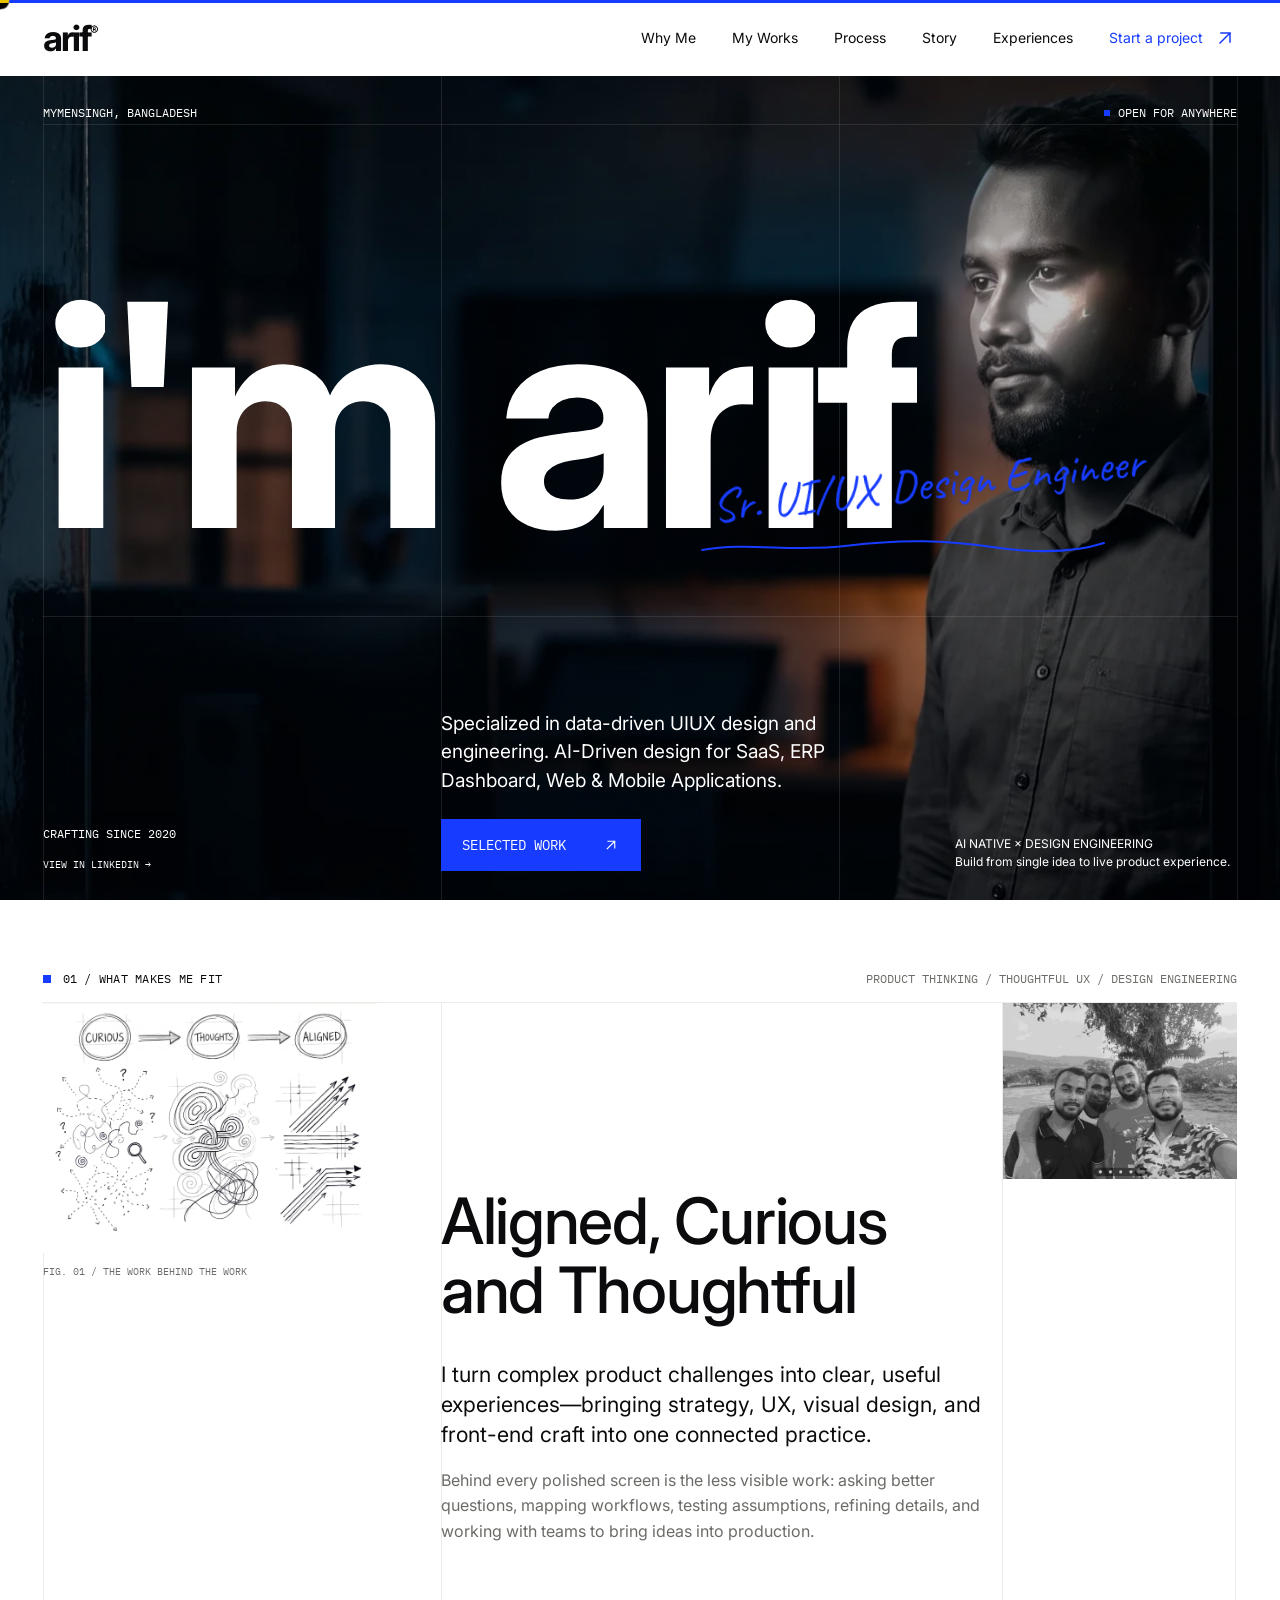
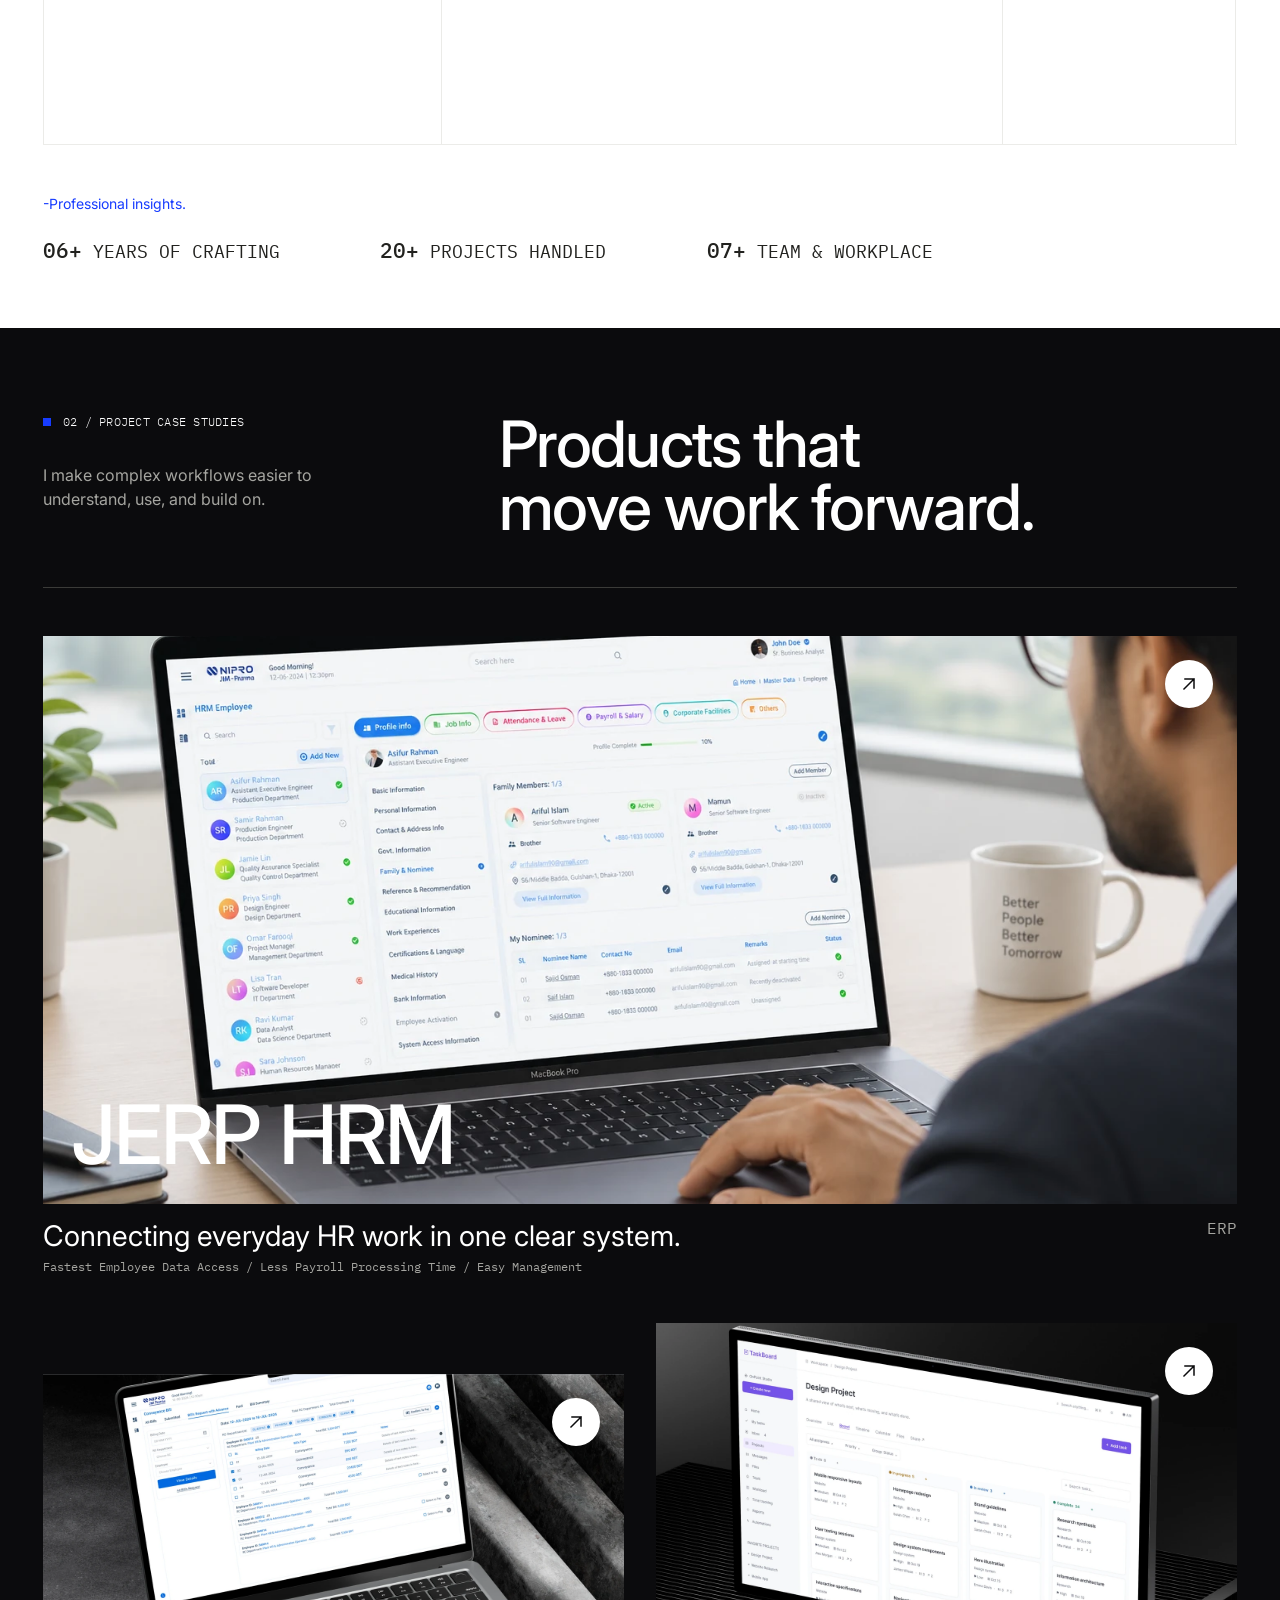
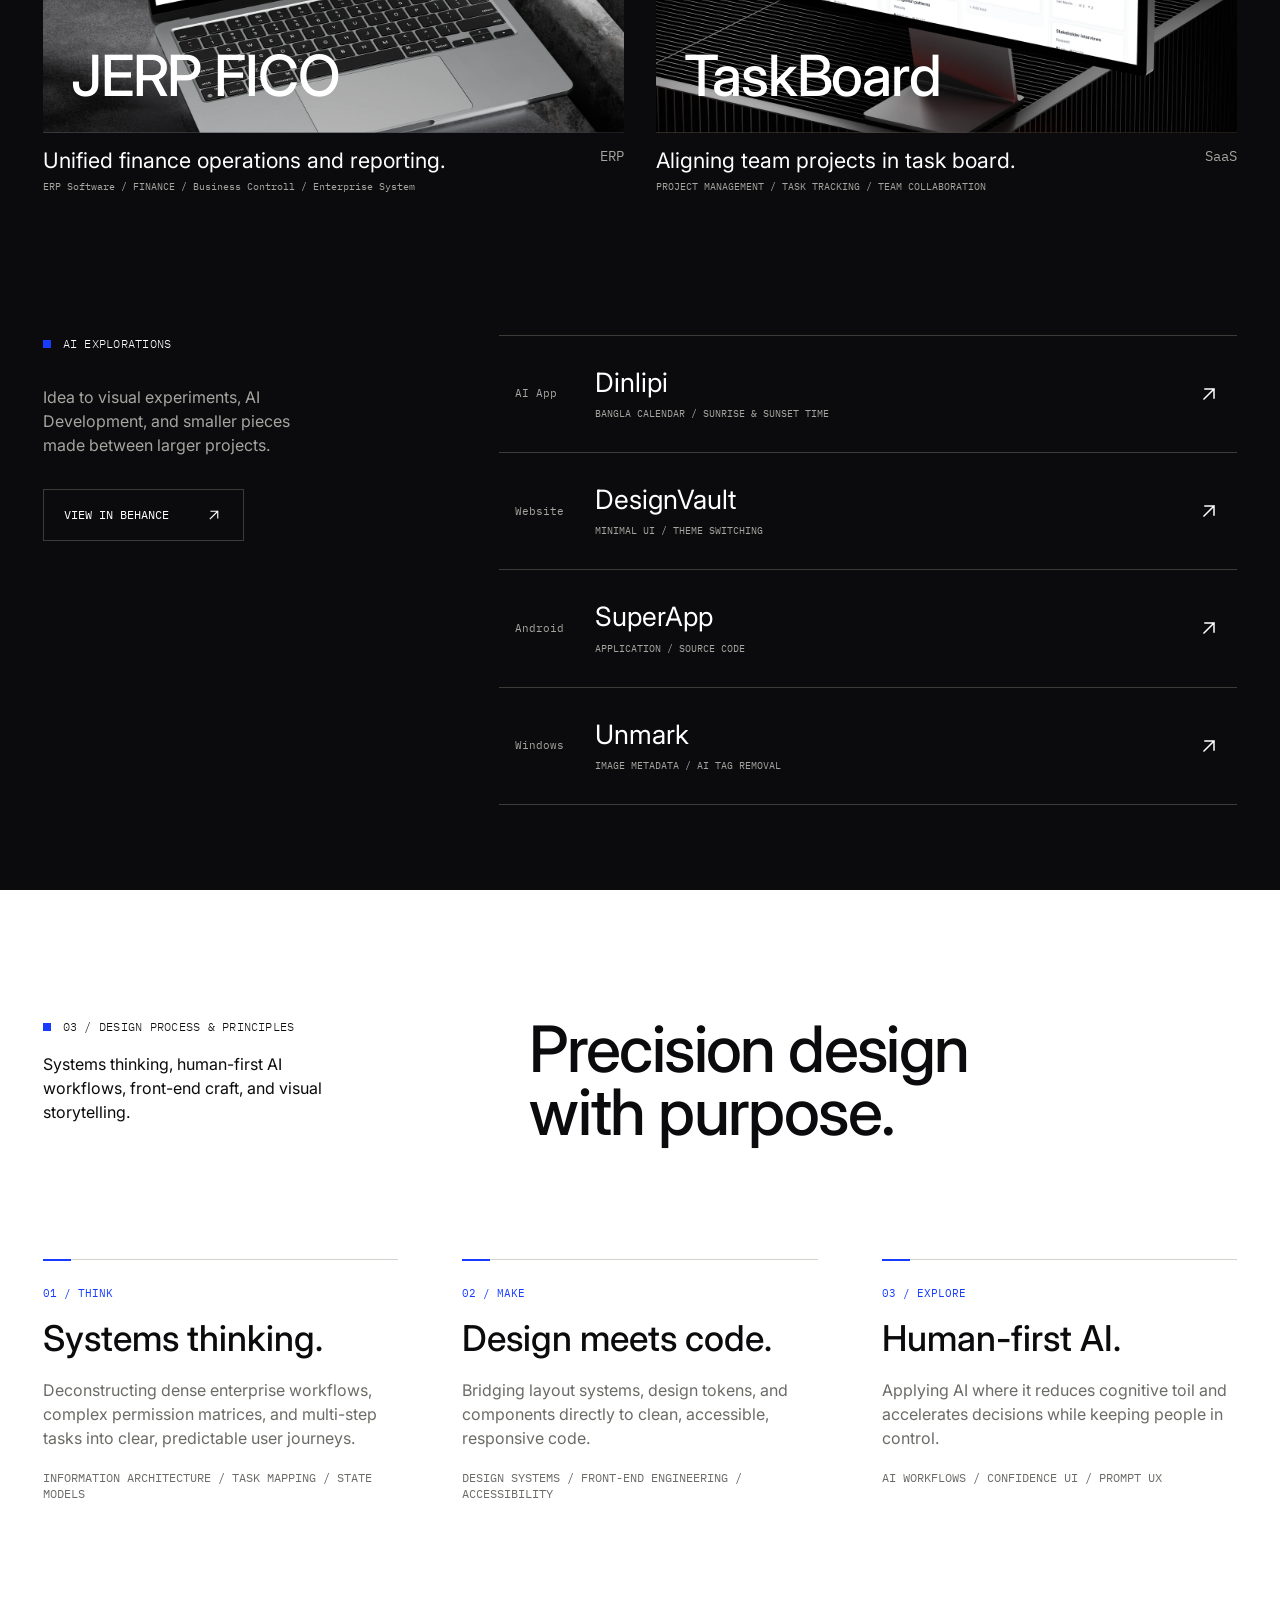
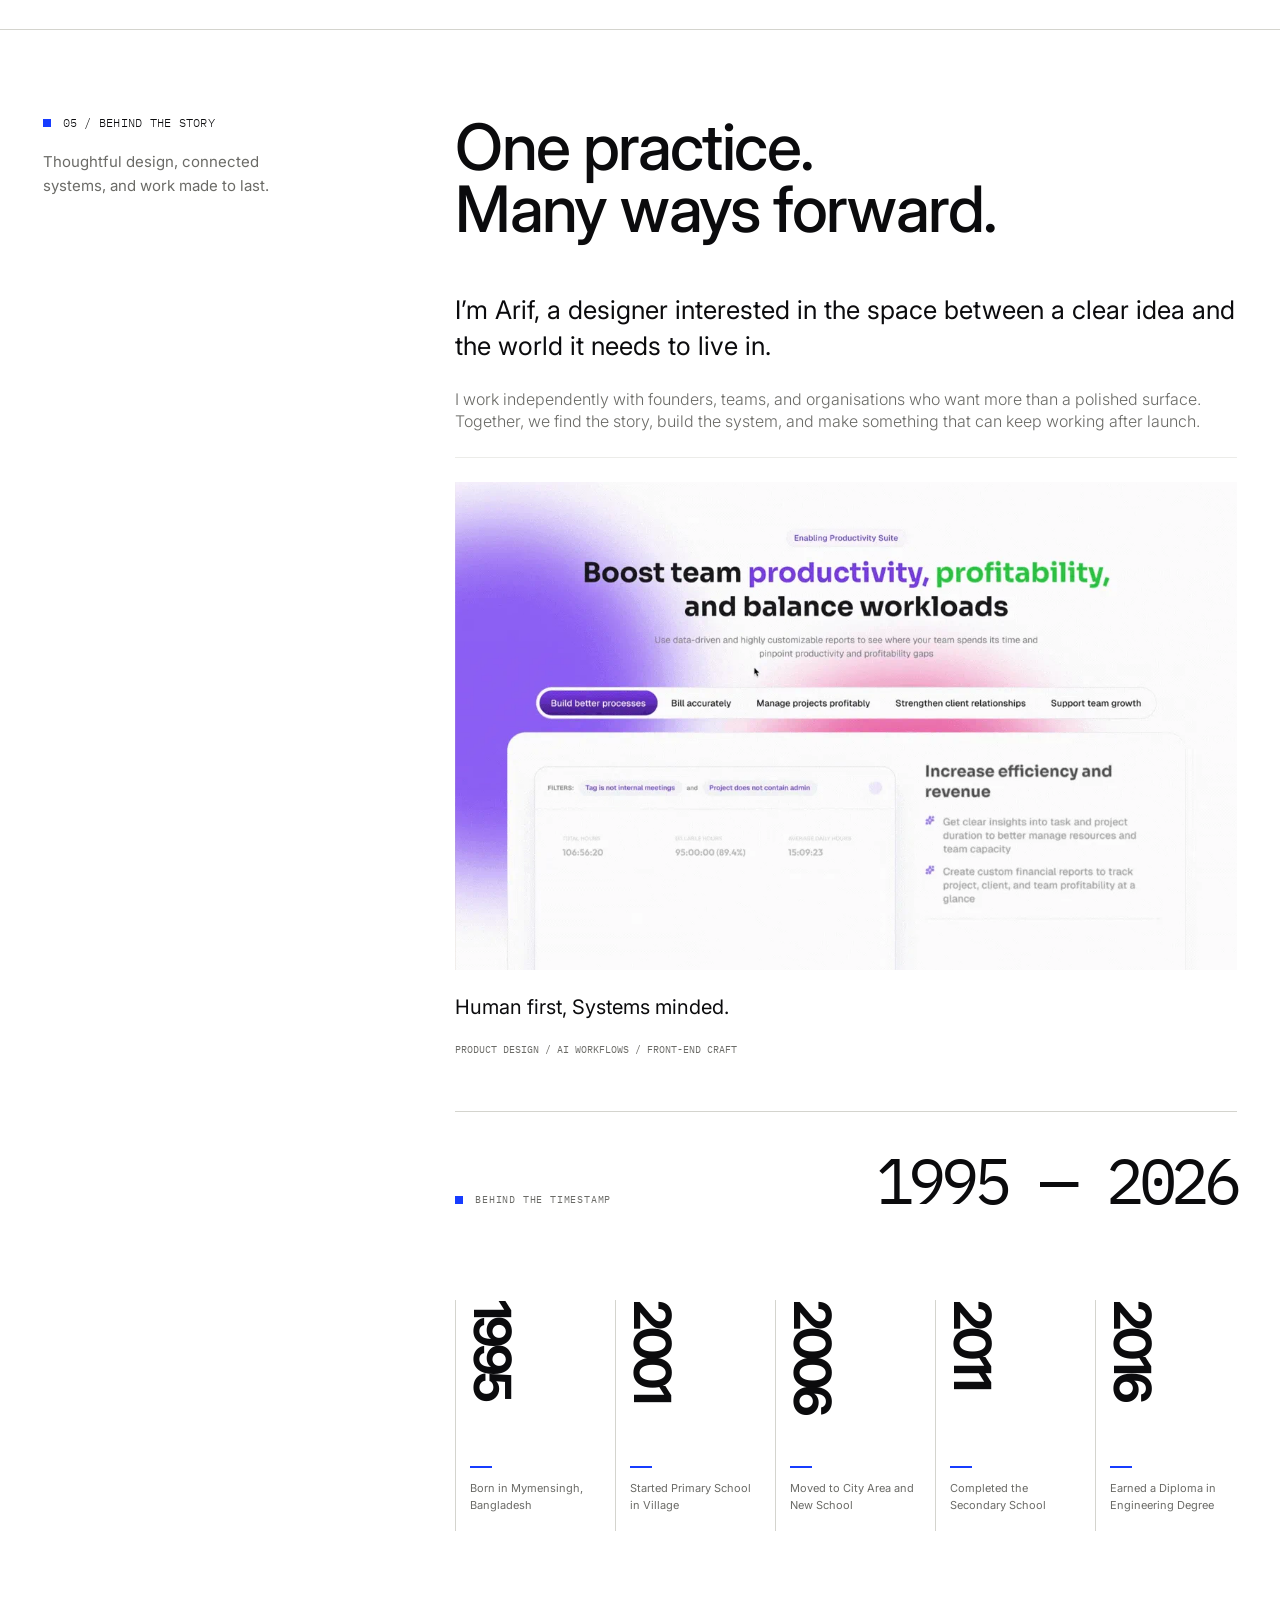
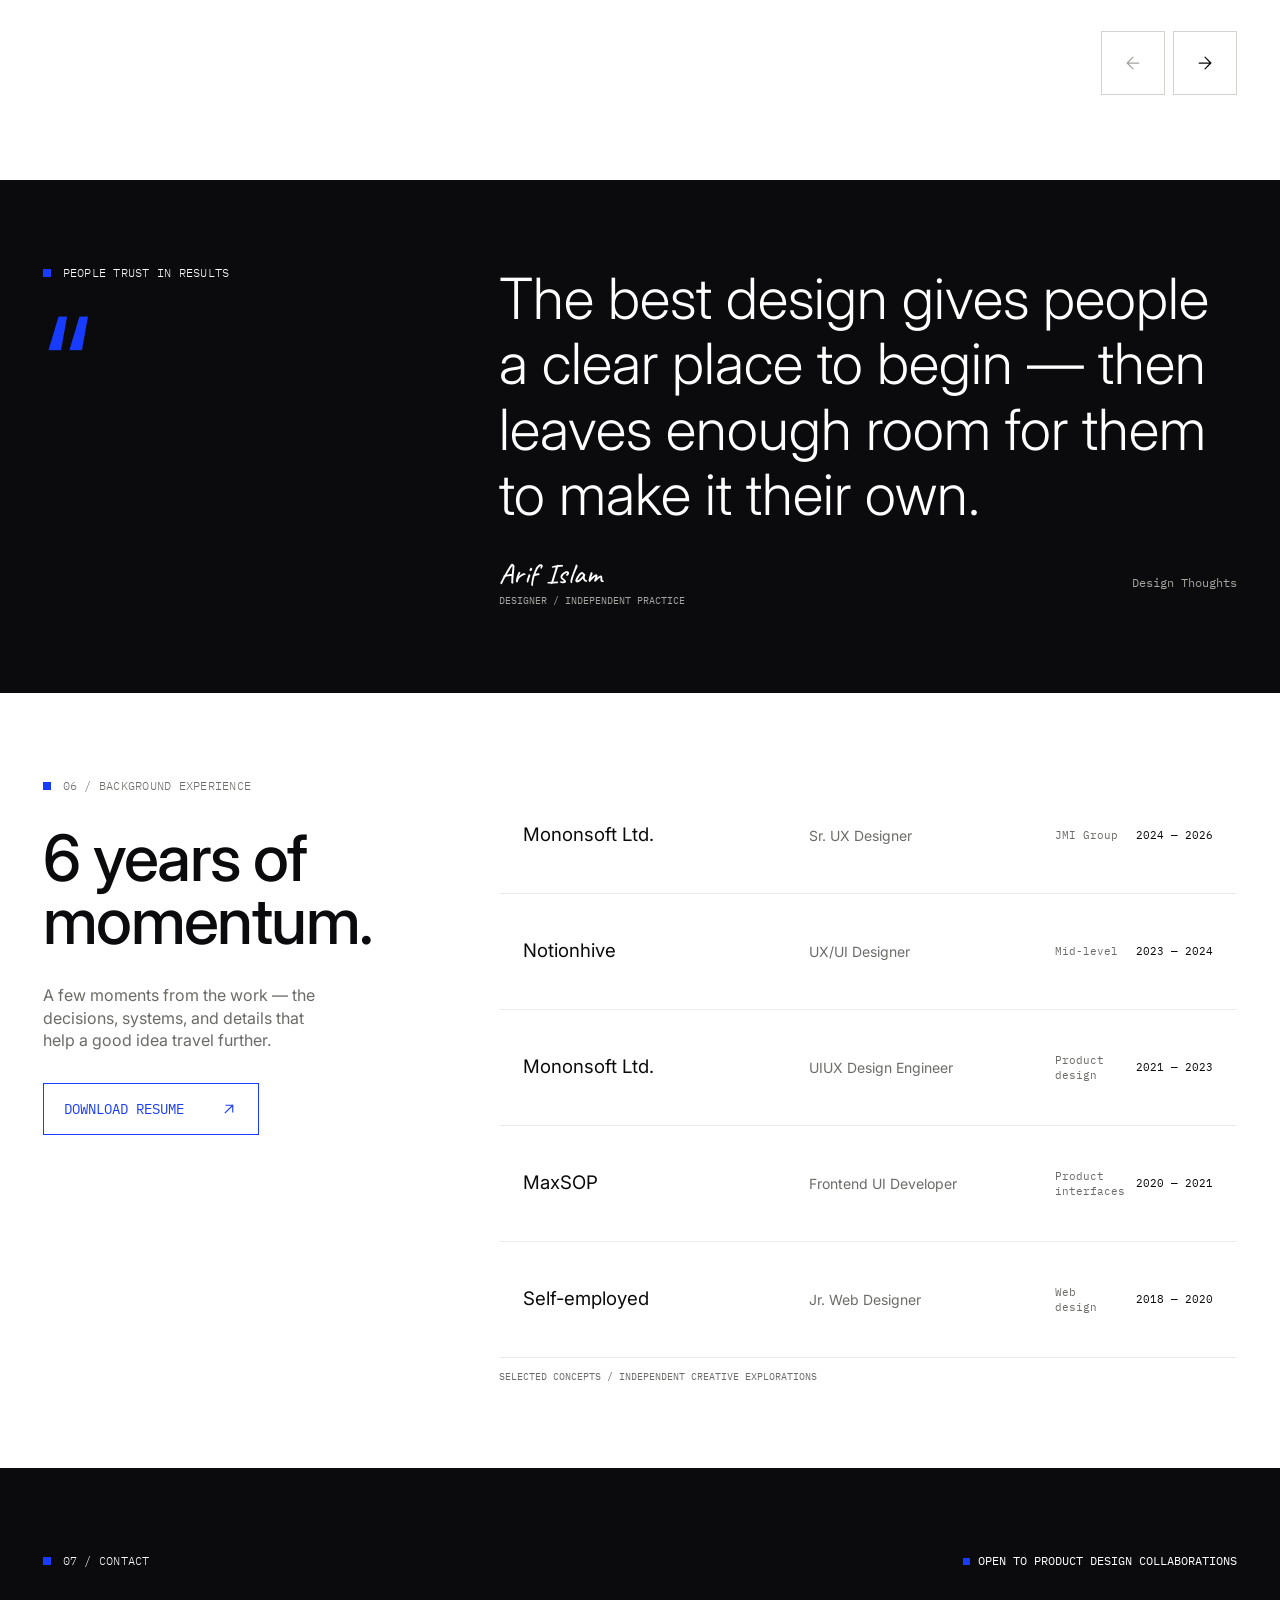
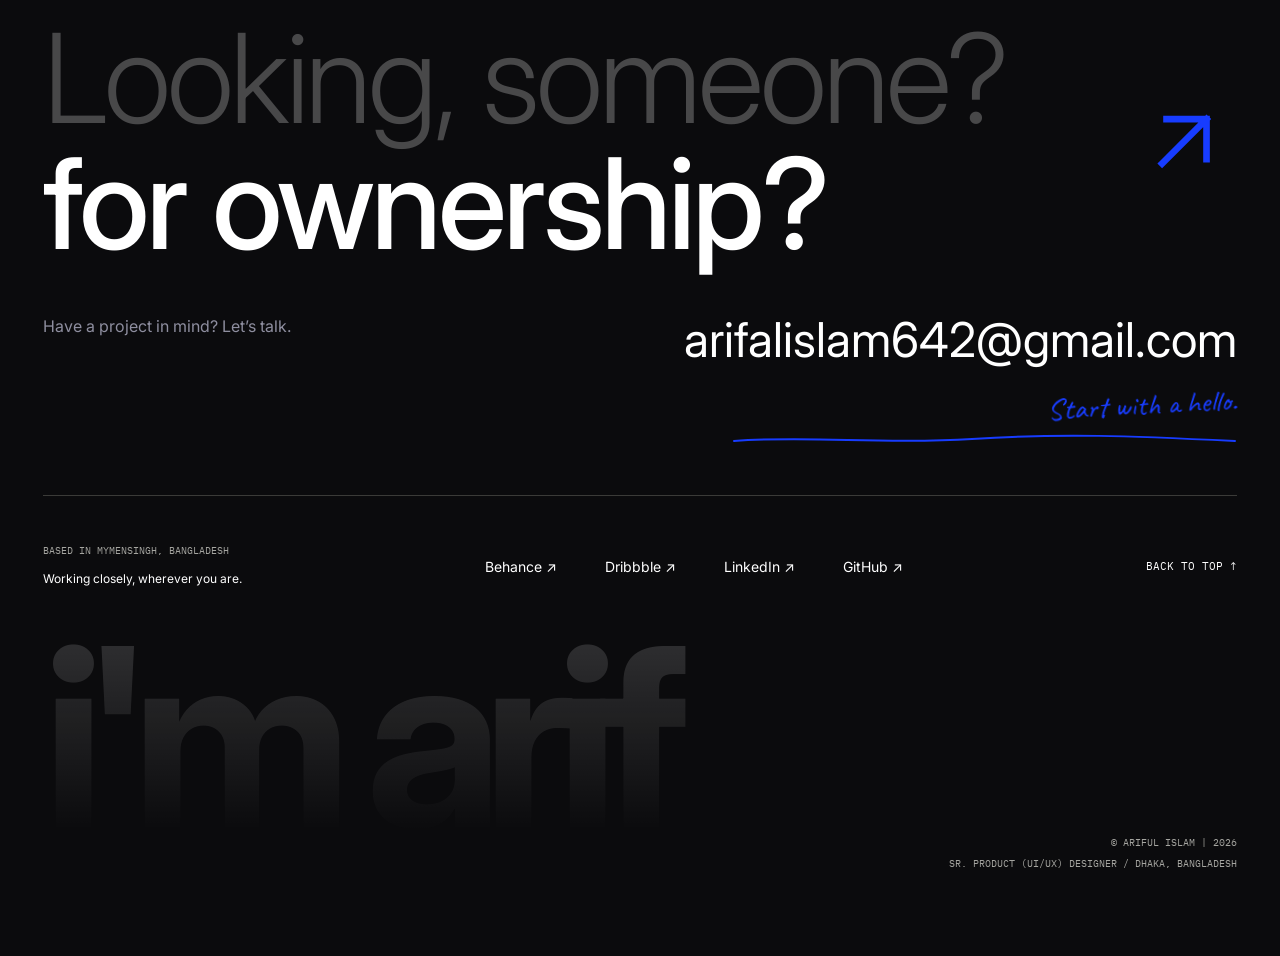
==== commit 95af4a0a: "Update footer headline text Co-Authored-By: Claude Sonnet 5.5 <noreply@anthropic.com> Claude-Session" ====
--- a/index.html
+++ b/index.html
@@ -593,7 +593,7 @@
       </div>
       <a class="big" id="bigCopy" href="mailto:arifalislam642@gmail.com"
         aria-label="Send an email to arifalislam642@gmail.com">
-        <h2><span class="big__muted">Have a system</span>to improve?</h2>
+        <h2><span class="big__muted">Looking, someone?</span>for ownership?</h2>
         <svg class="ico" aria-hidden="true">
           <use href="#ar" />
         </svg>
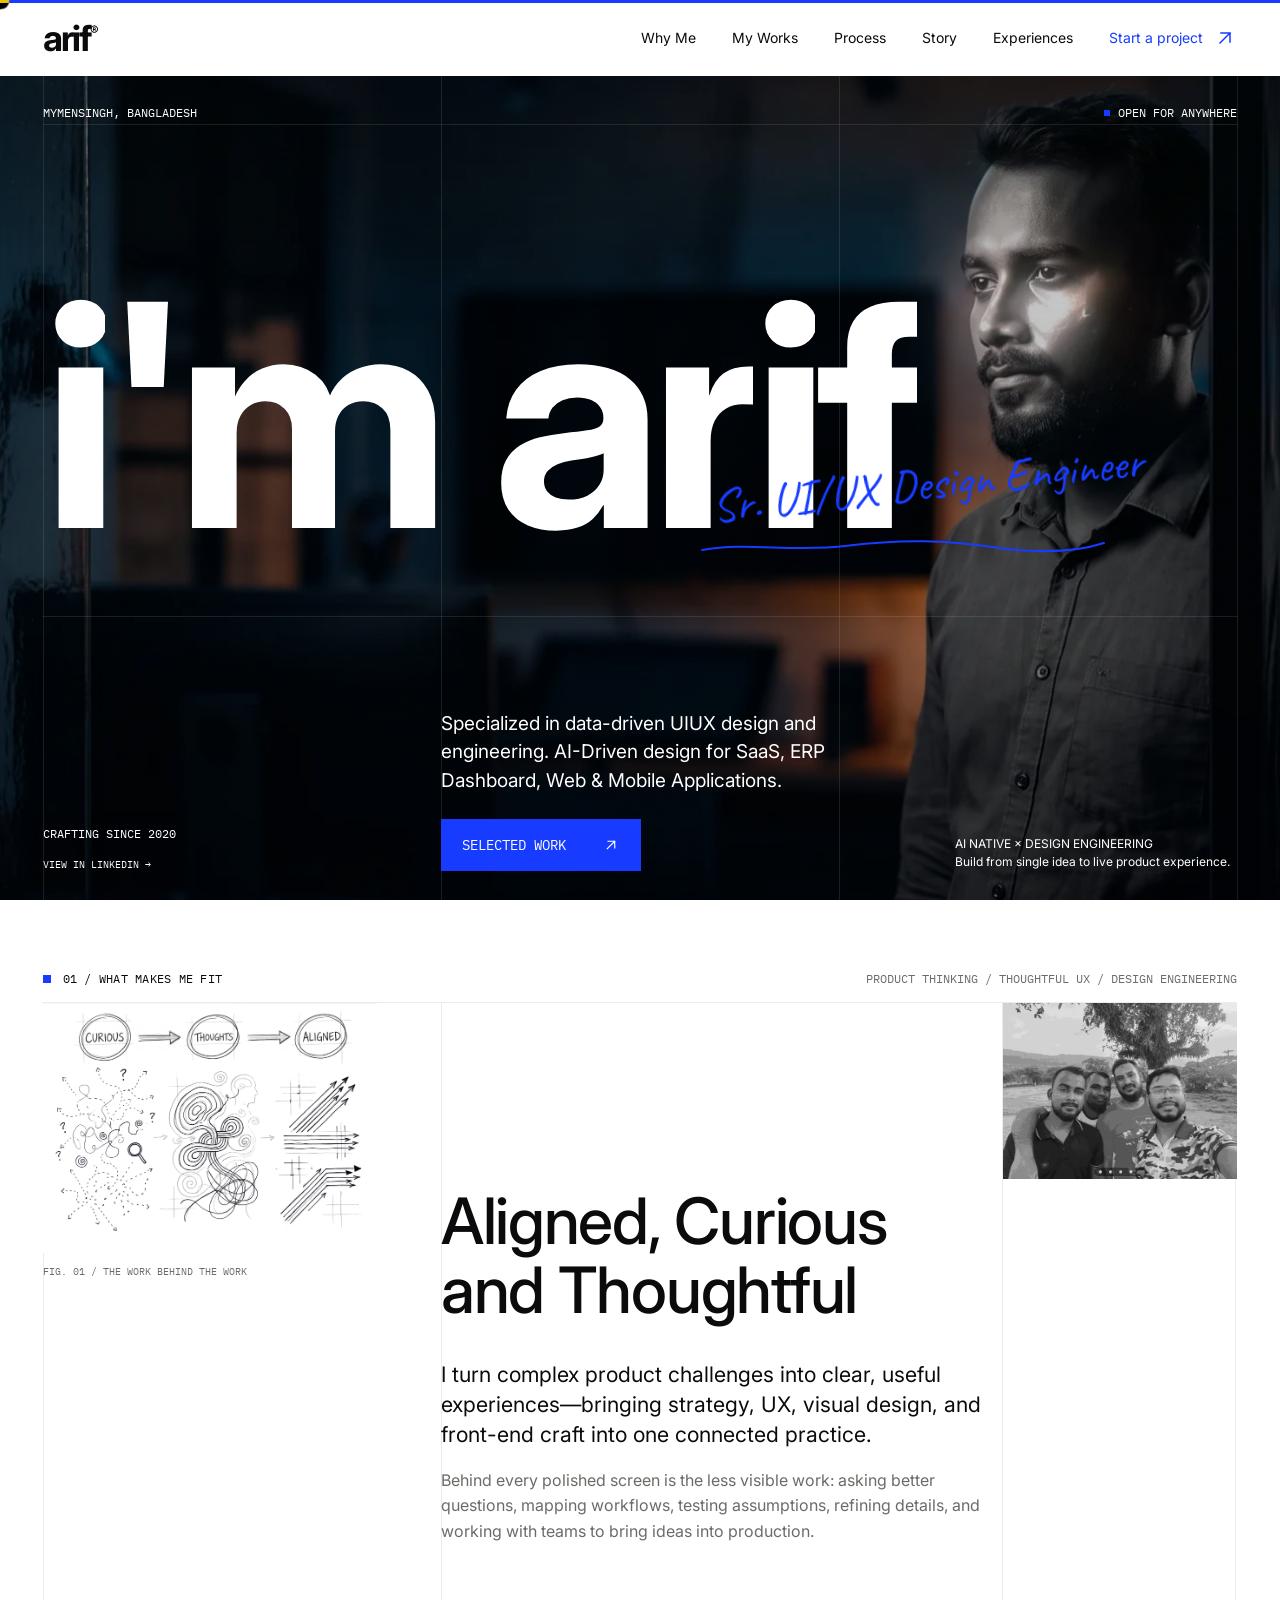
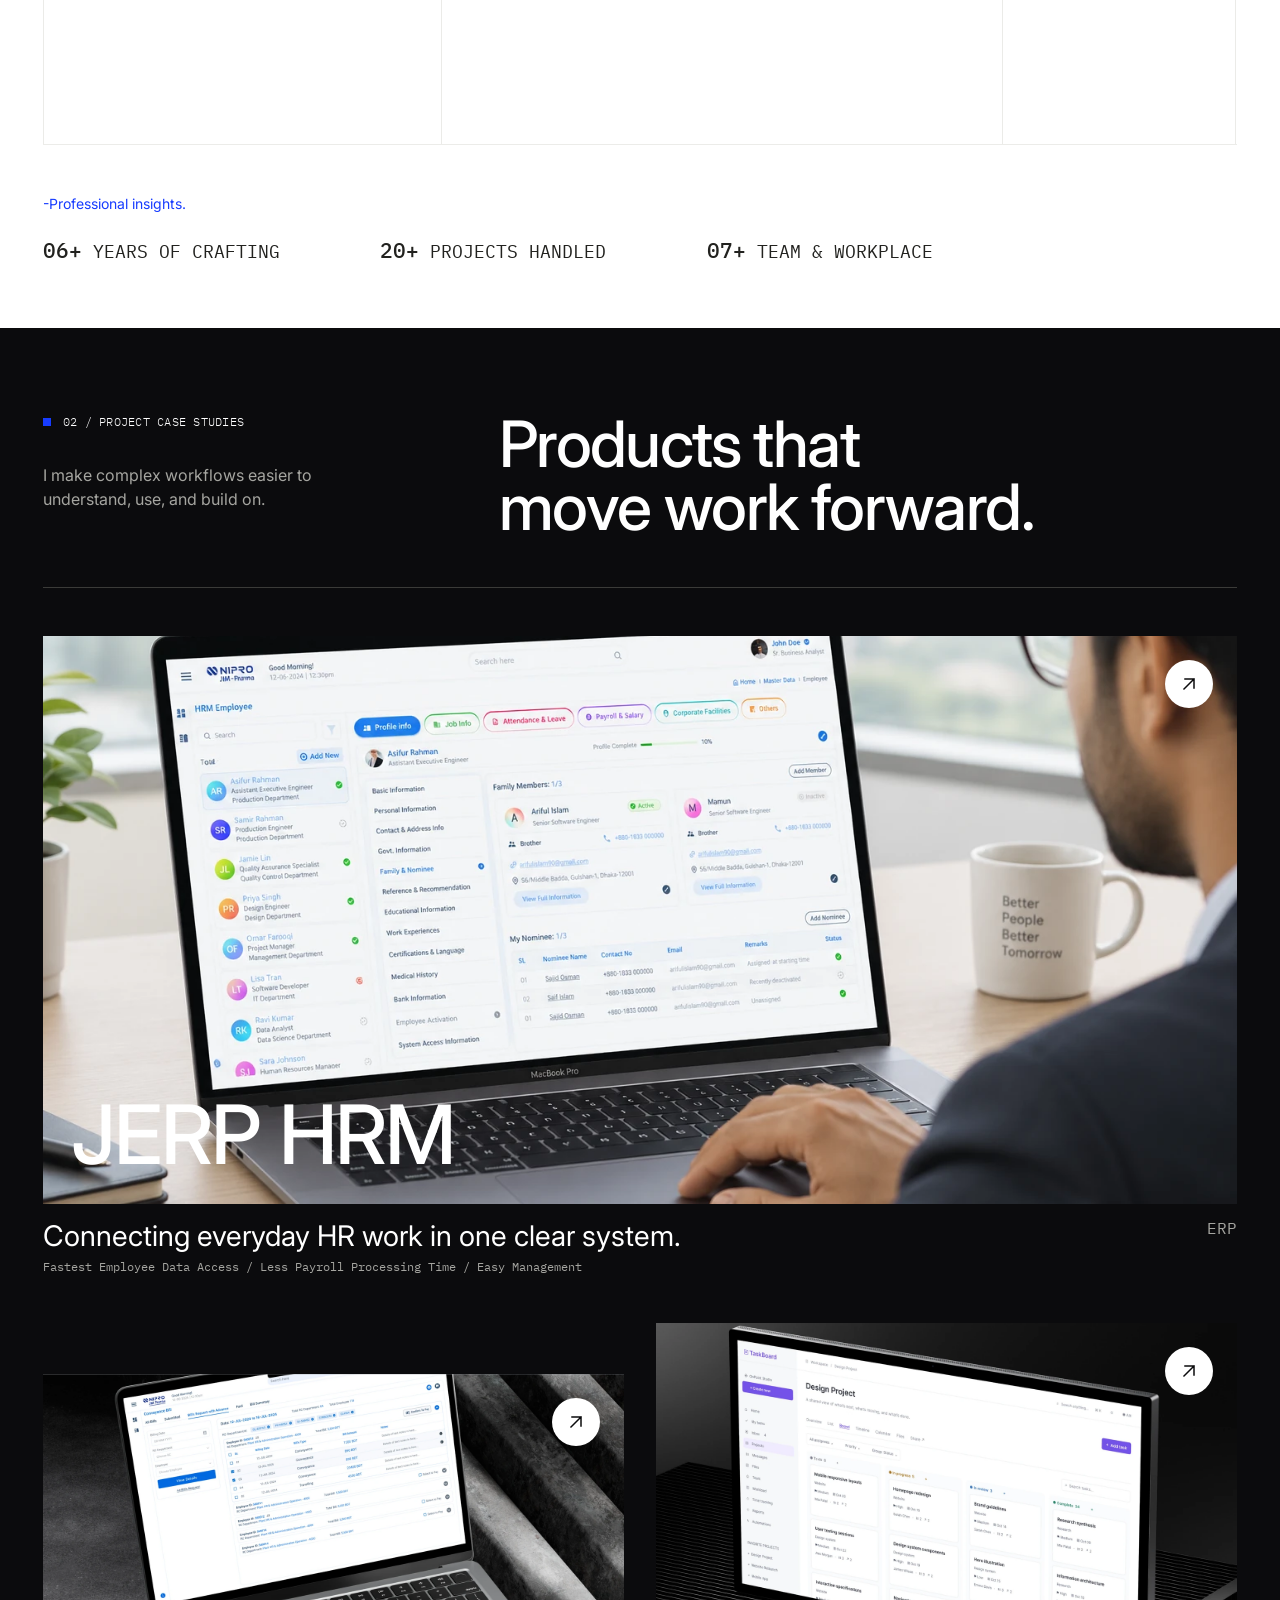
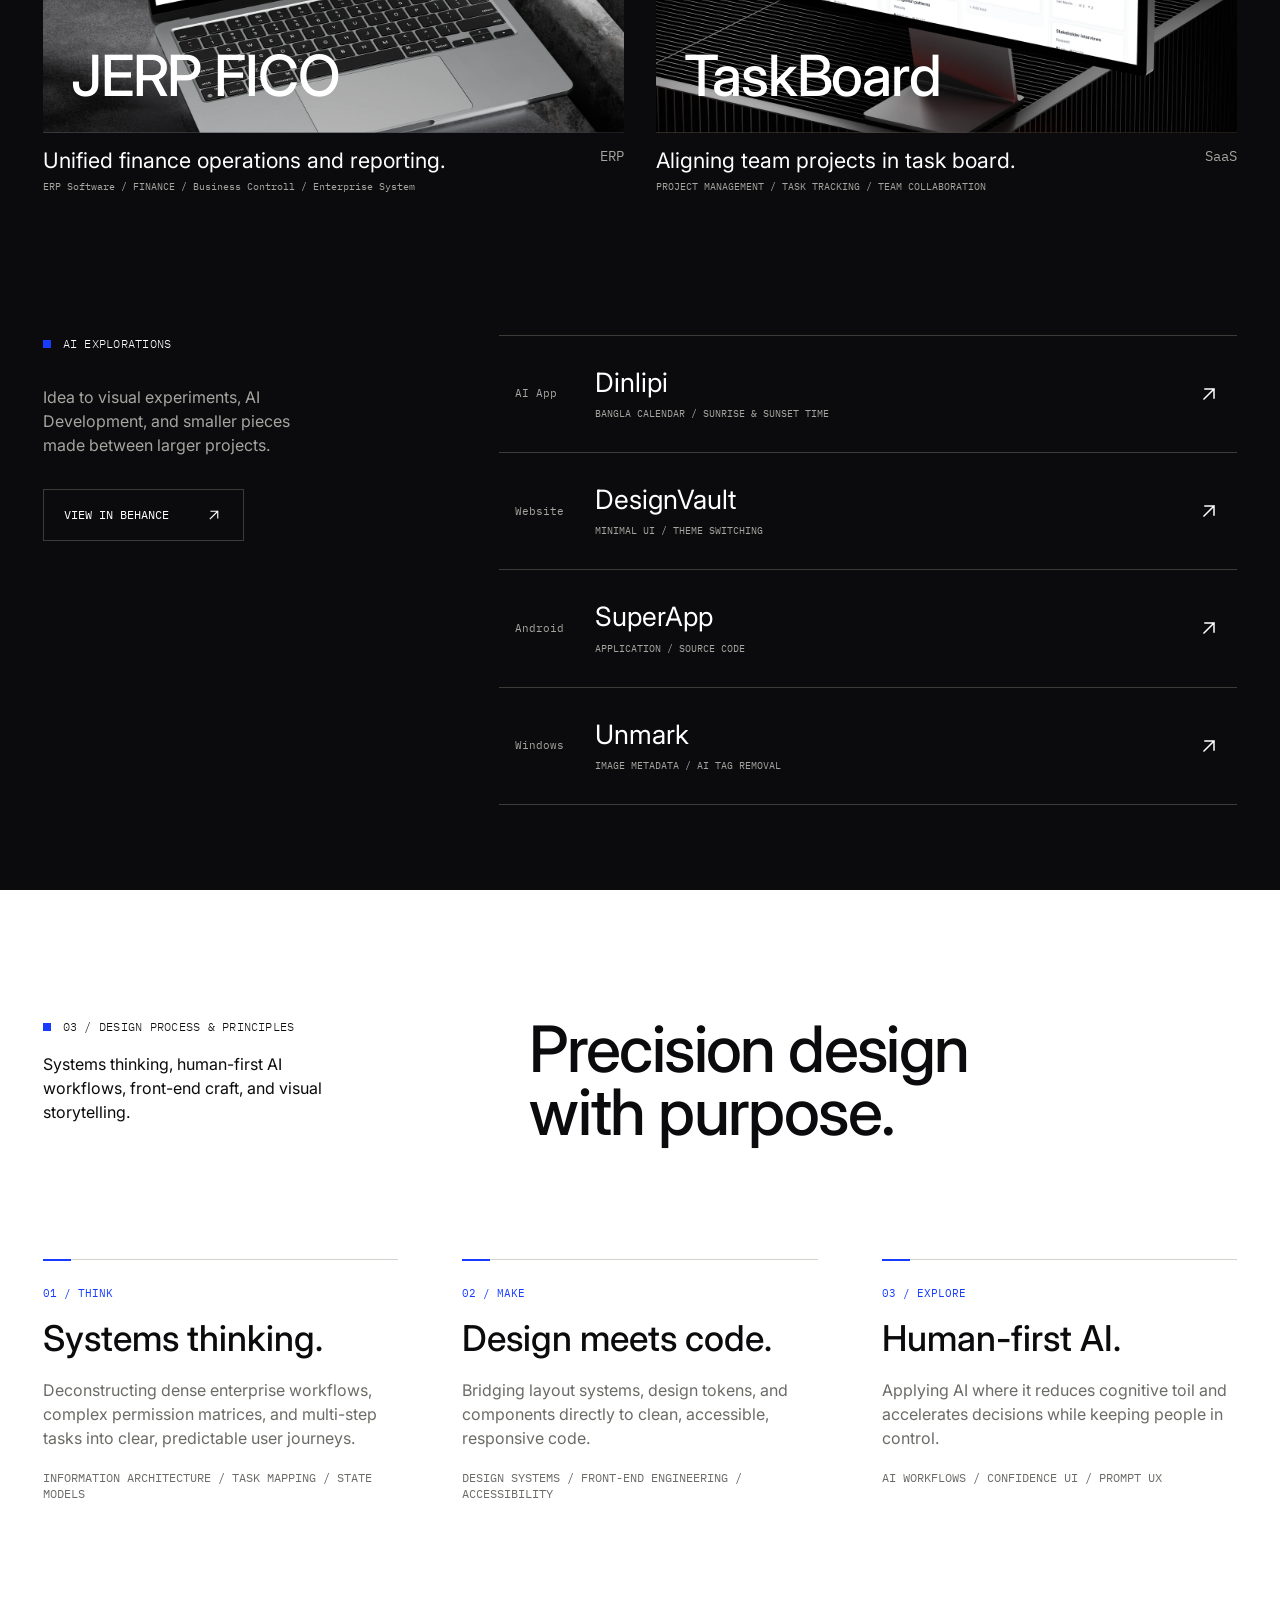
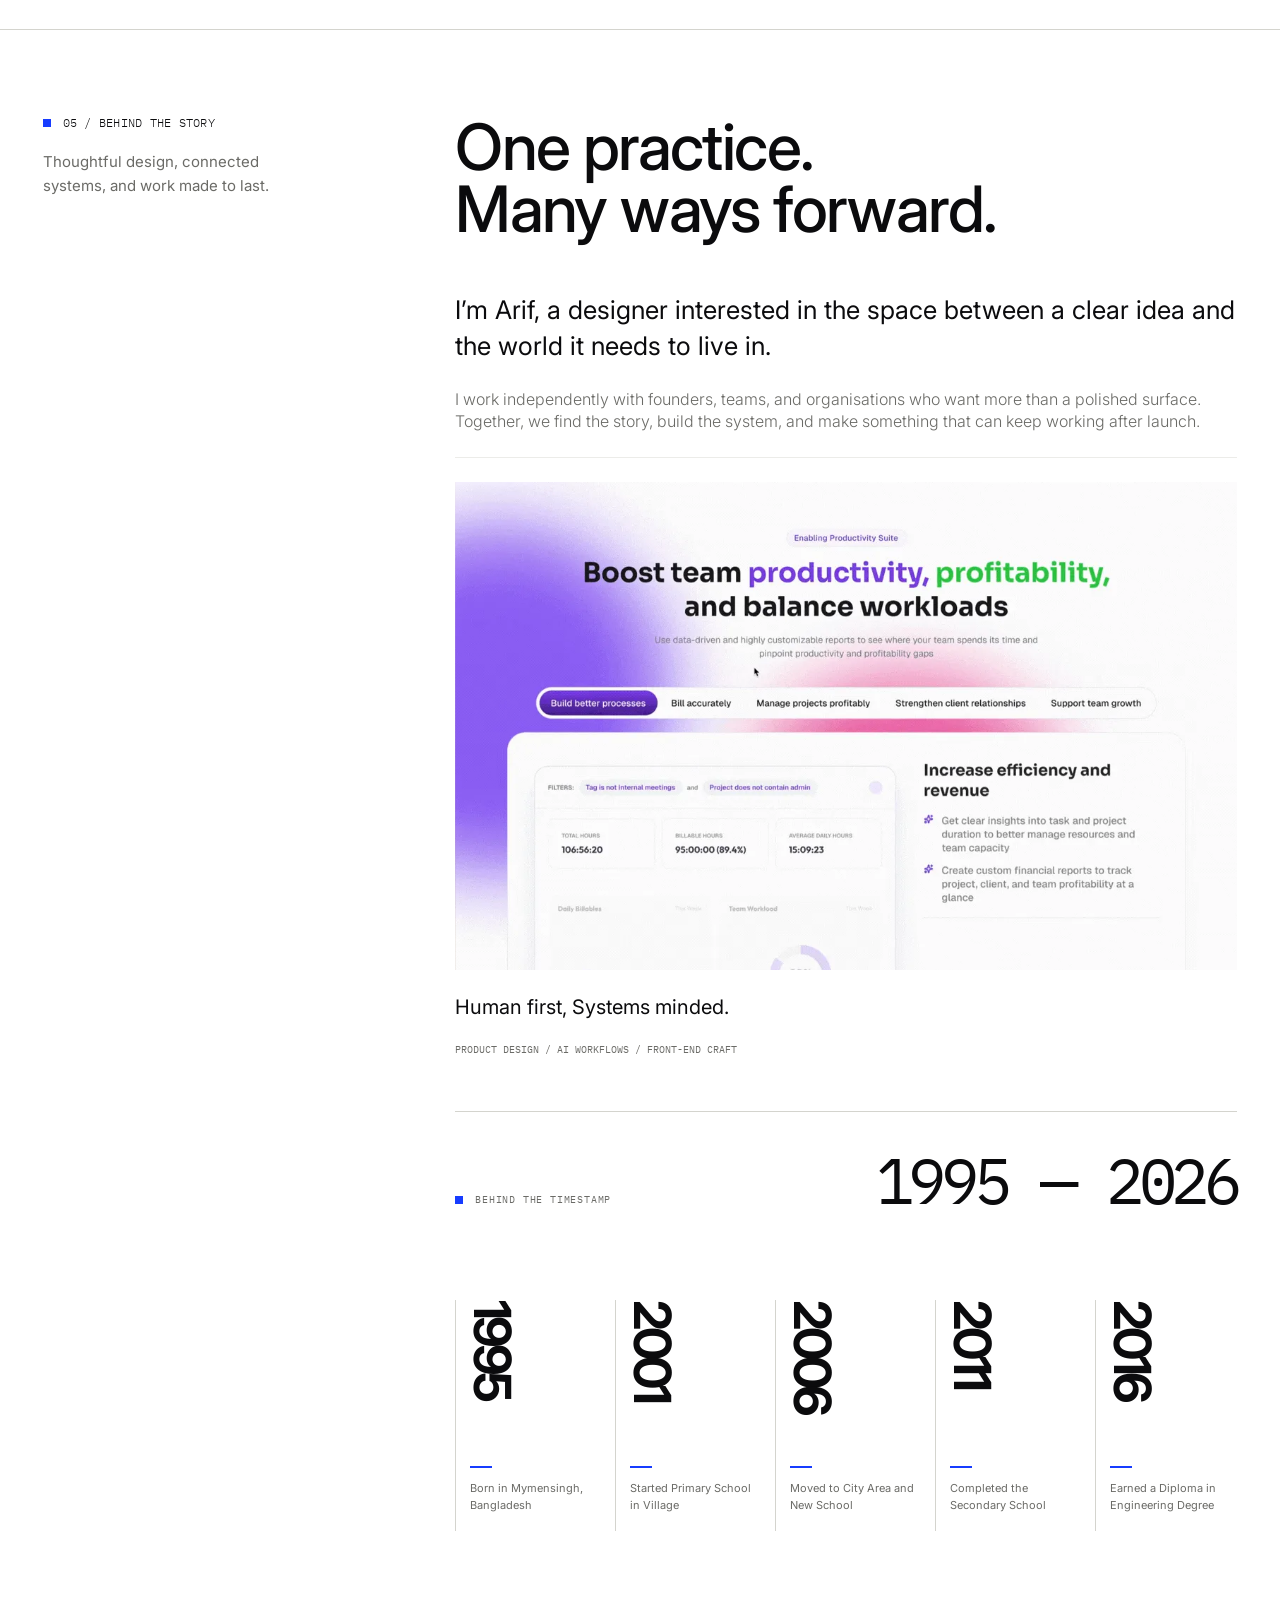
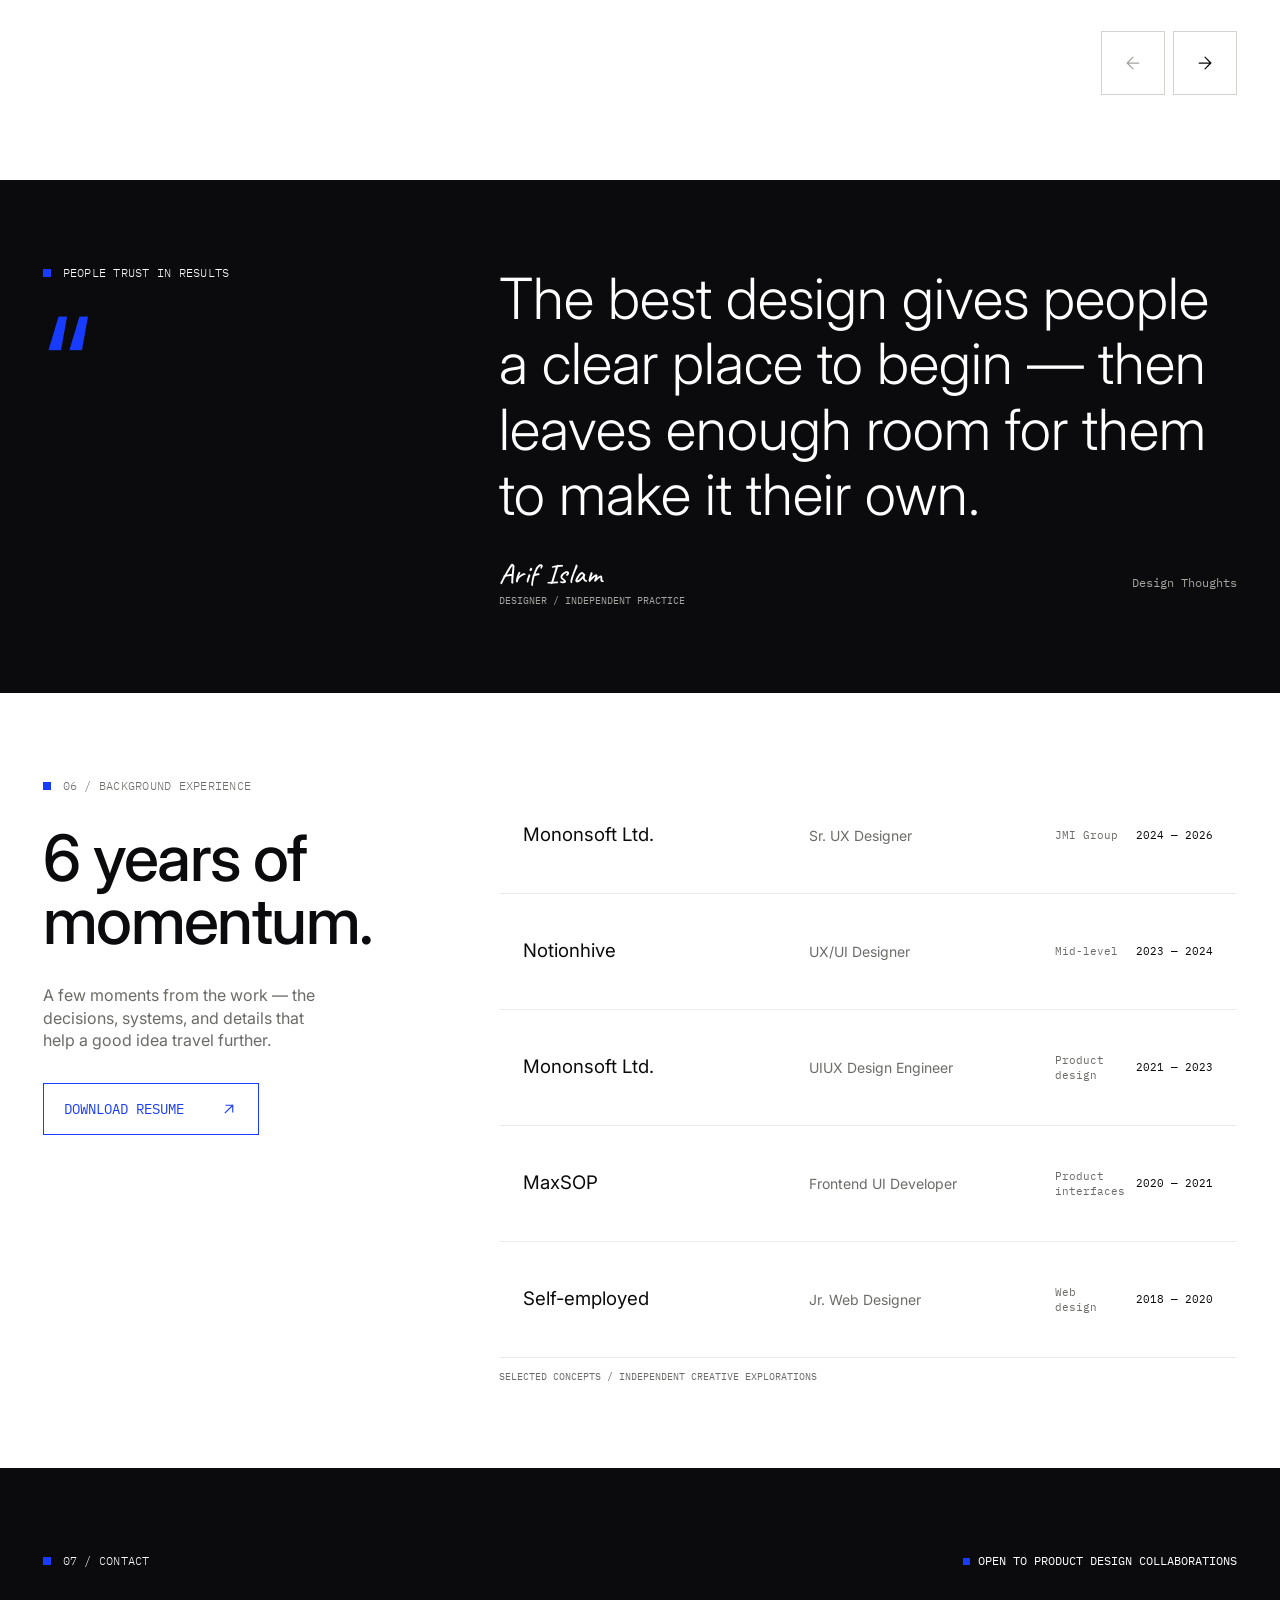
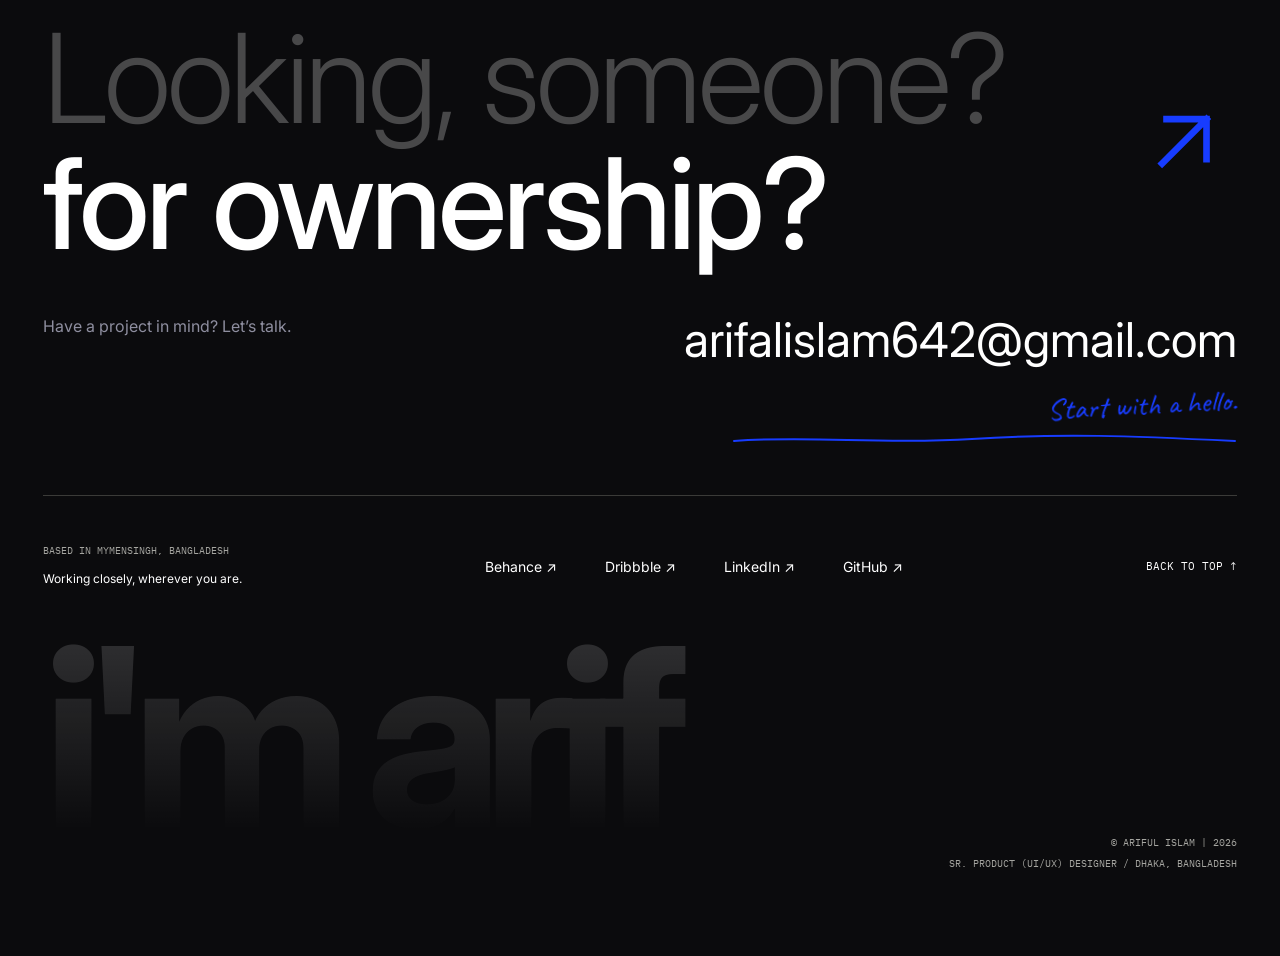
==== commit 024d4b84: "Clean home URL on both pages: logo links to ./ and index.html is stripped from the address bar Co-Au" ====
--- a/index.html
+++ b/index.html
@@ -106,7 +106,7 @@
       aria-expanded="false">
       <span></span><span></span><span></span>
     </button>
-    <a class="logo" href="#" aria-label="Arif, back to top">arif<sup>®</sup></a>
+    <a class="logo" href="./" aria-label="Arif, back to top">arif<sup>®</sup></a>
     <nav class="nav__links" aria-label="Primary">
       <a href="#intro">Why Me</a>
       <a href="#work">My Works</a>
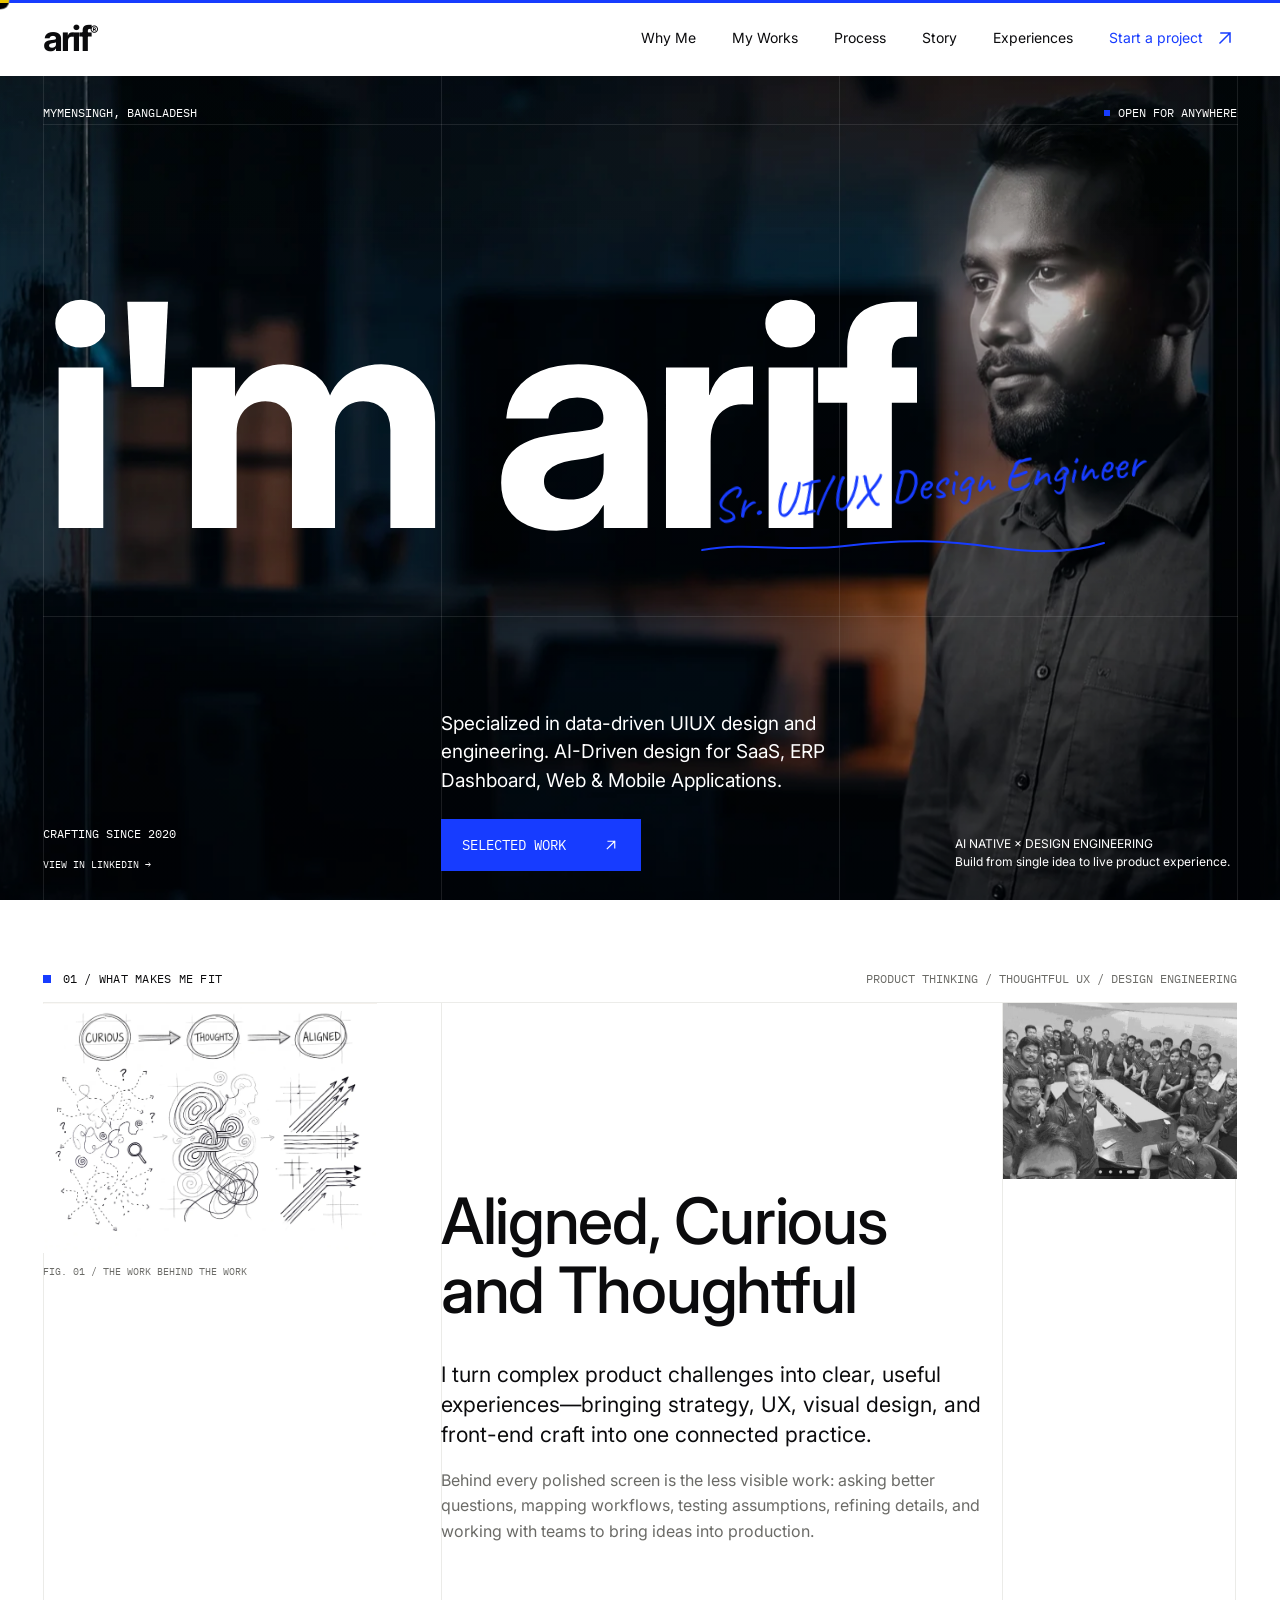
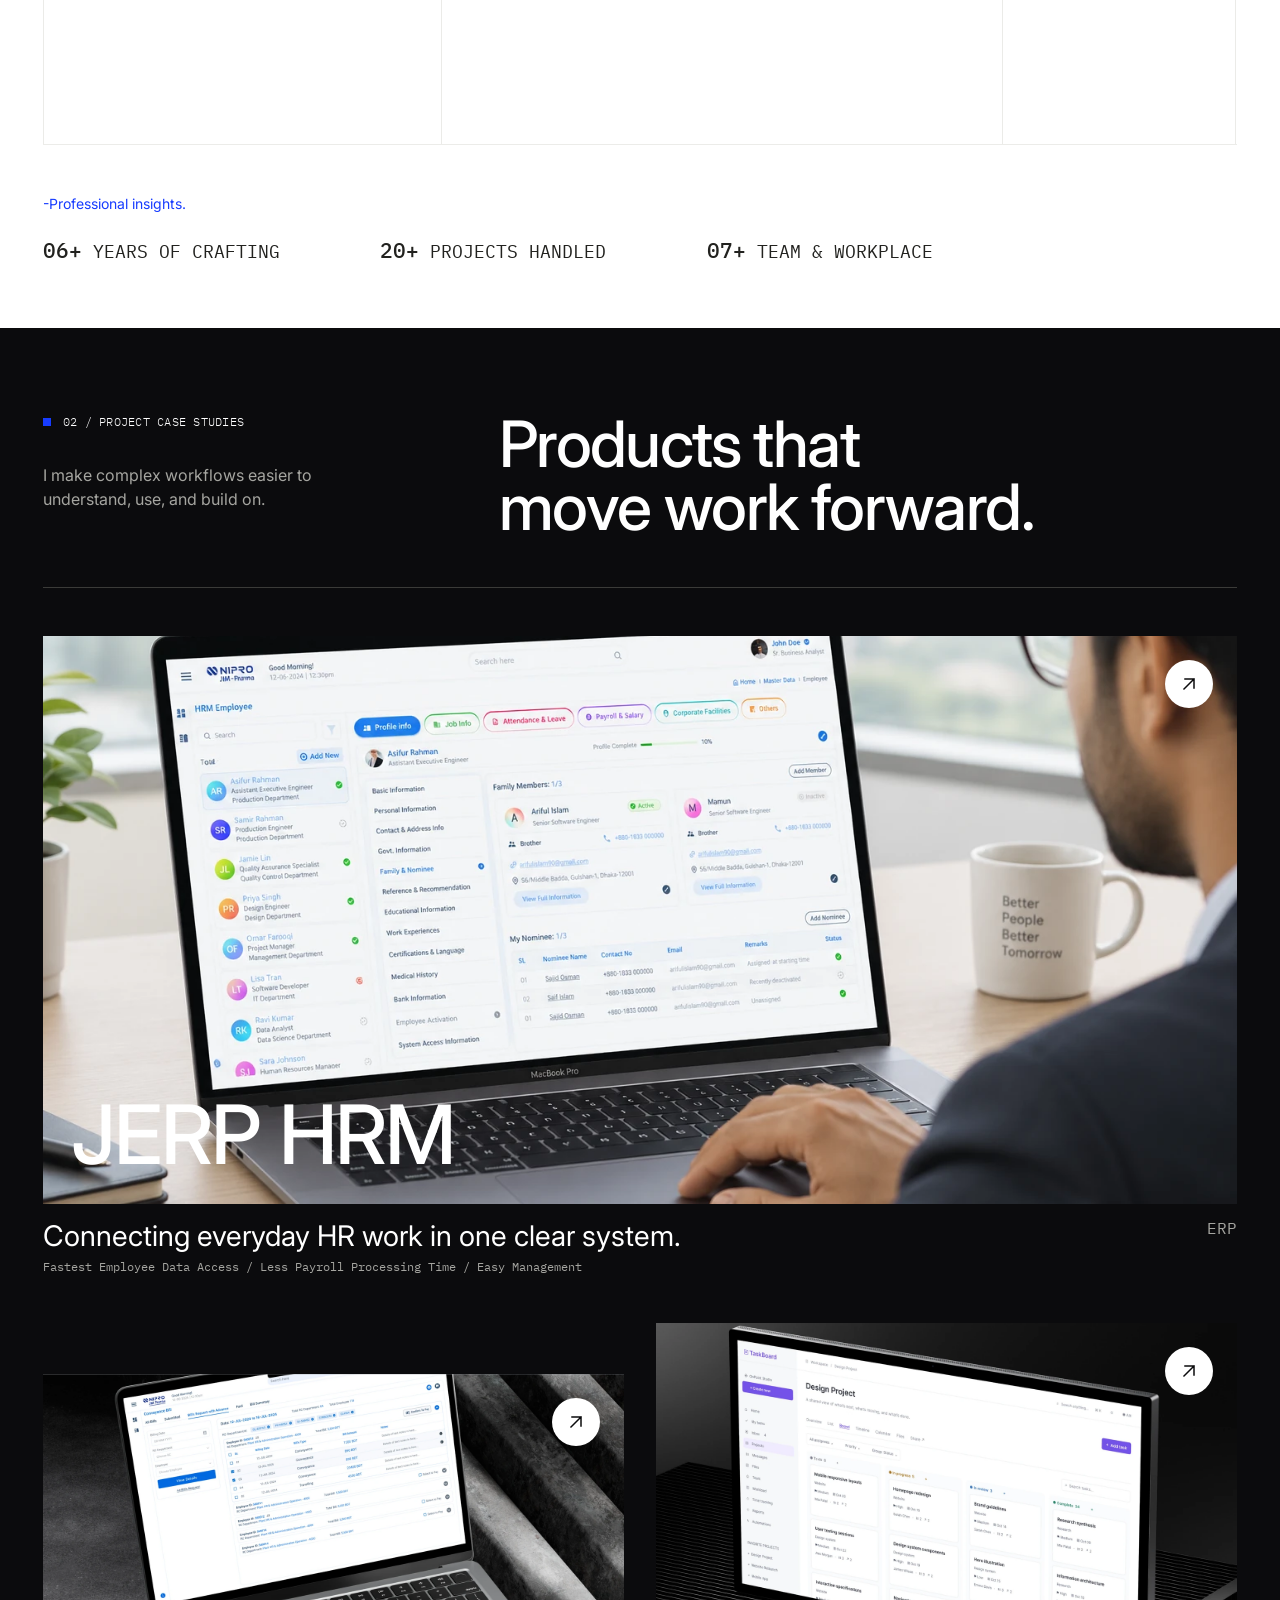
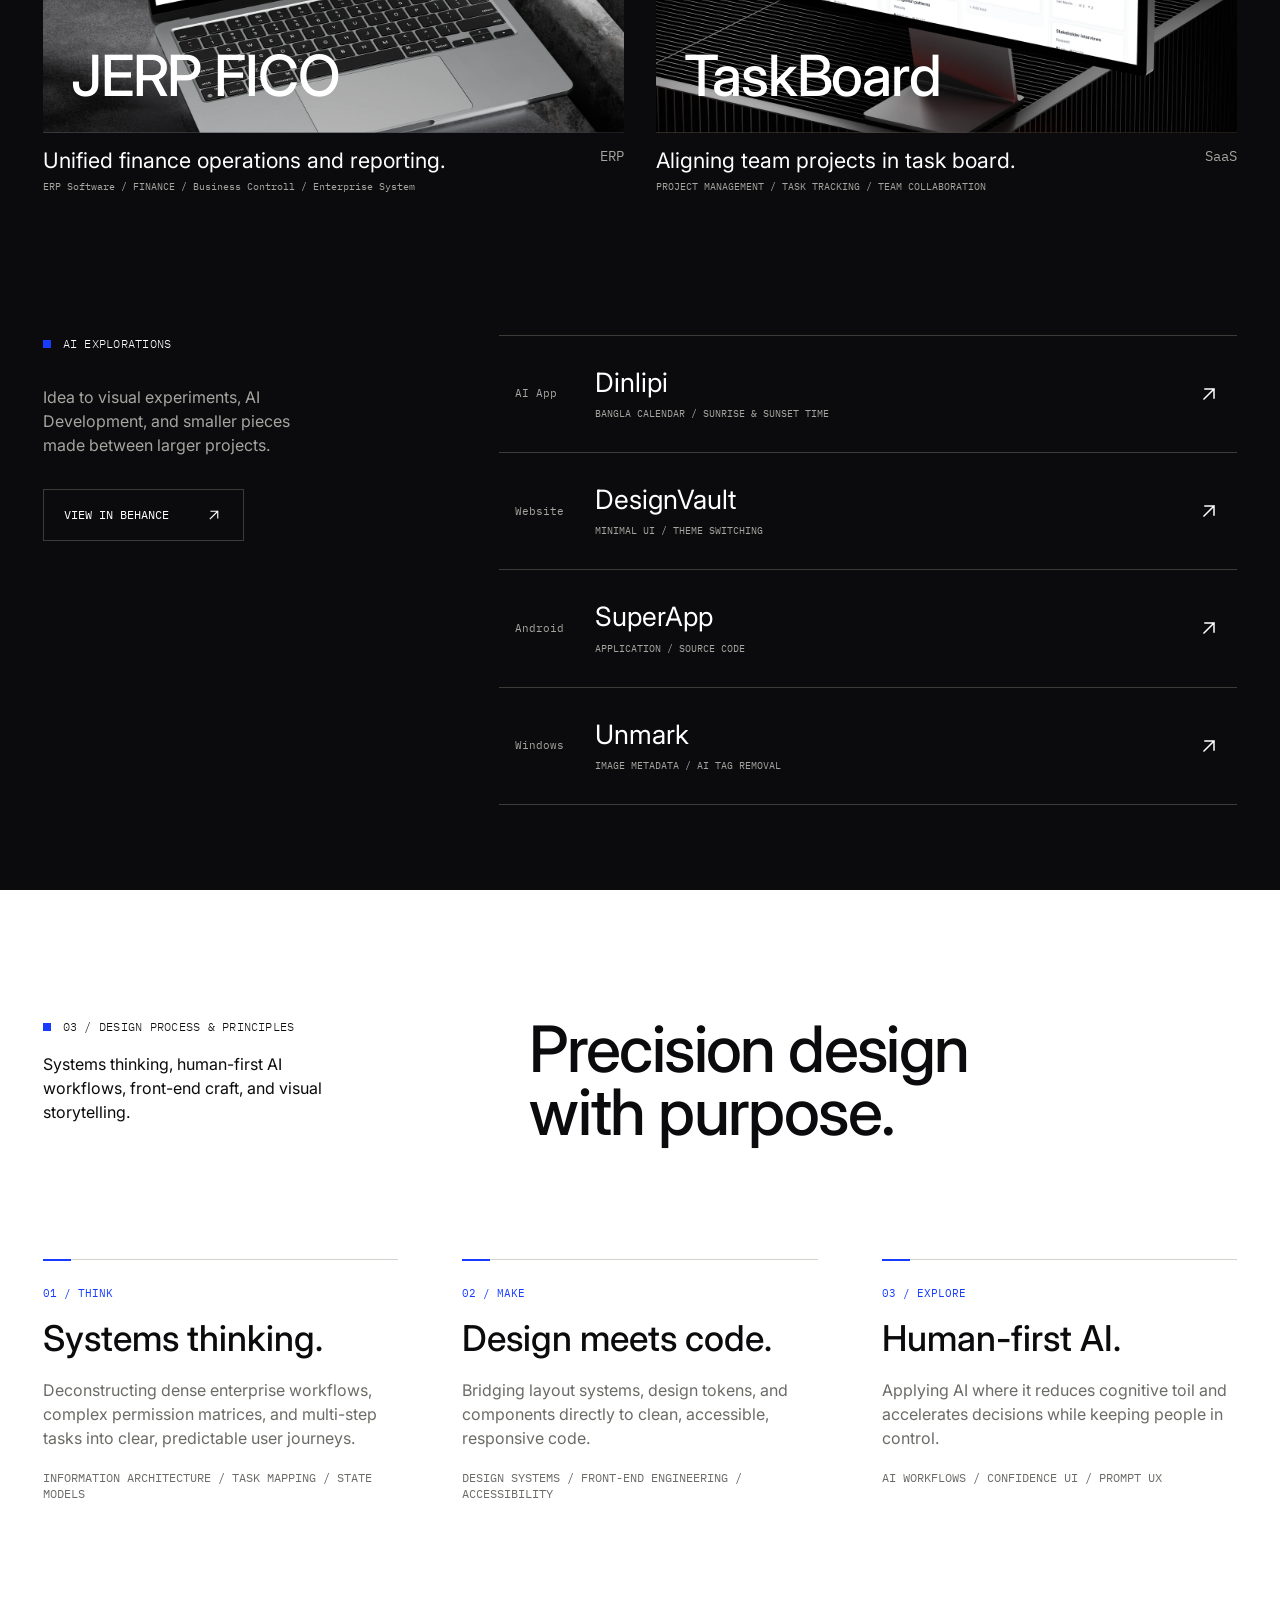
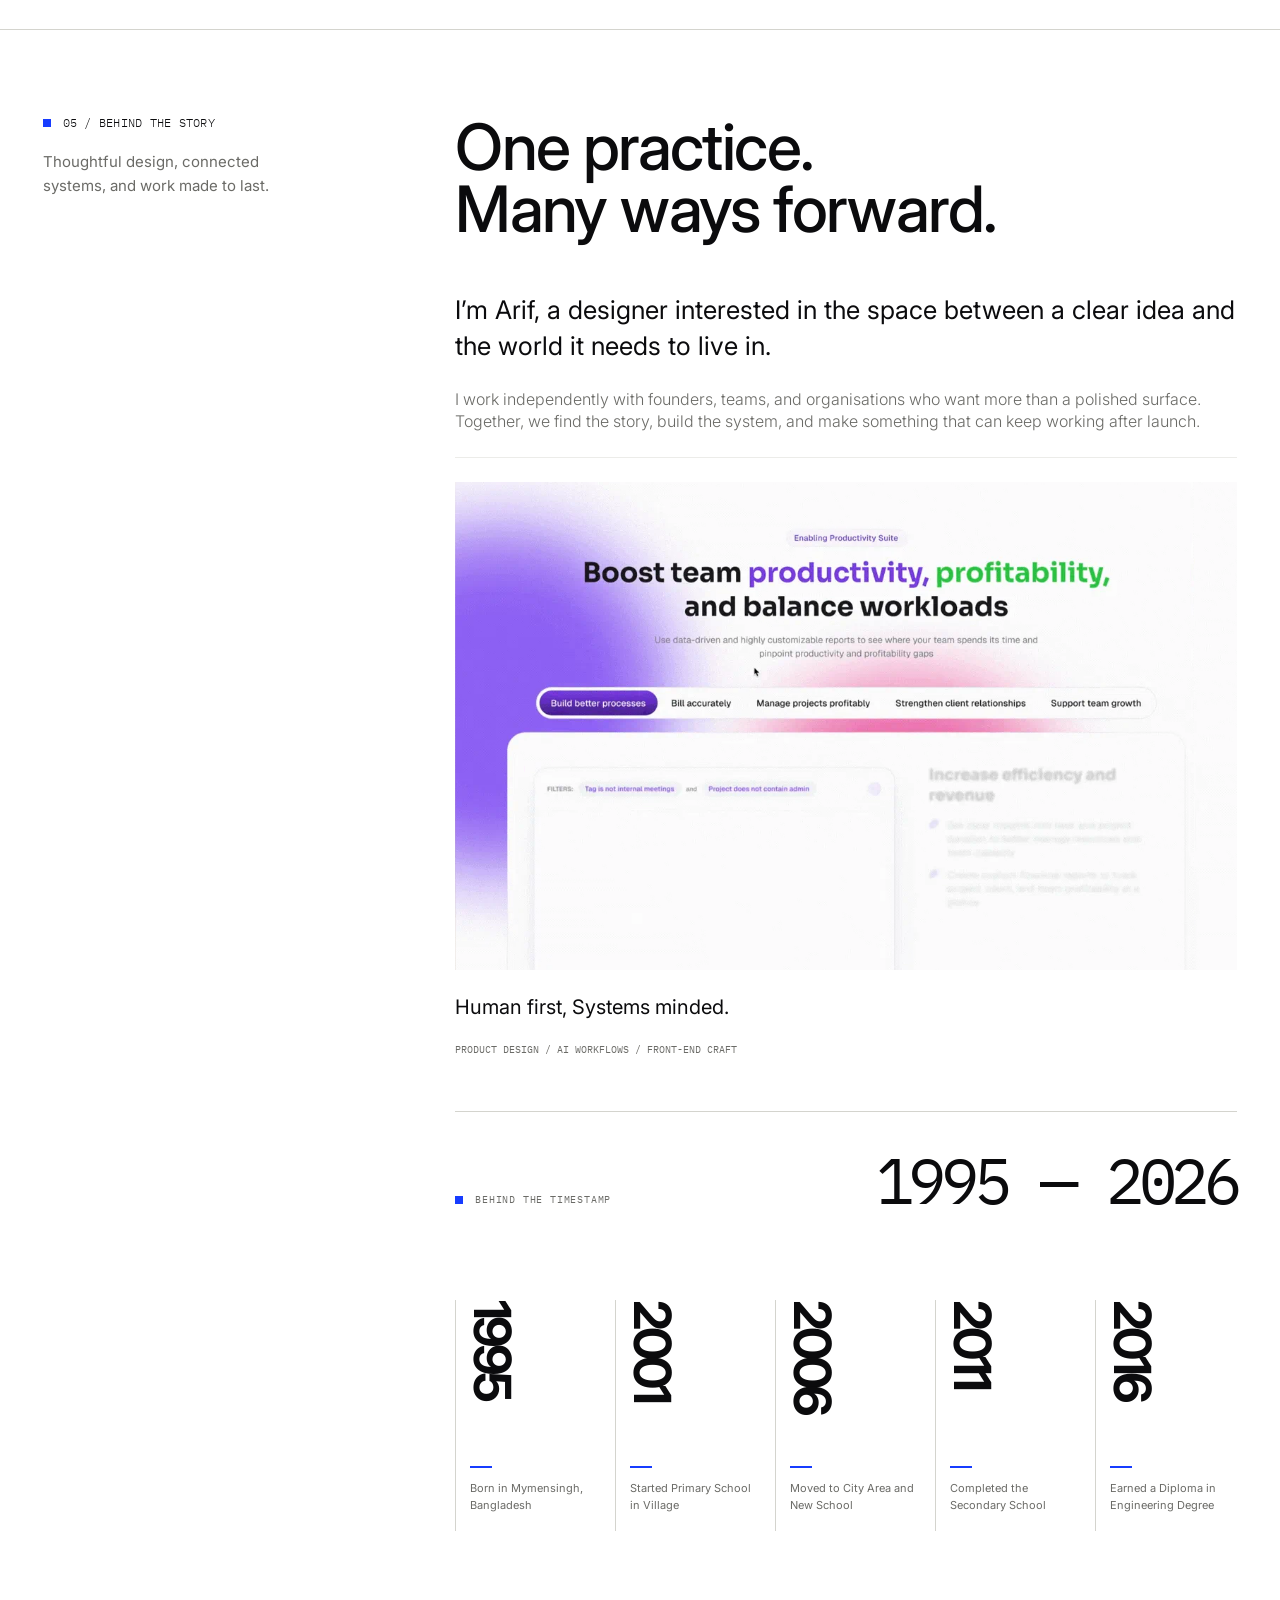
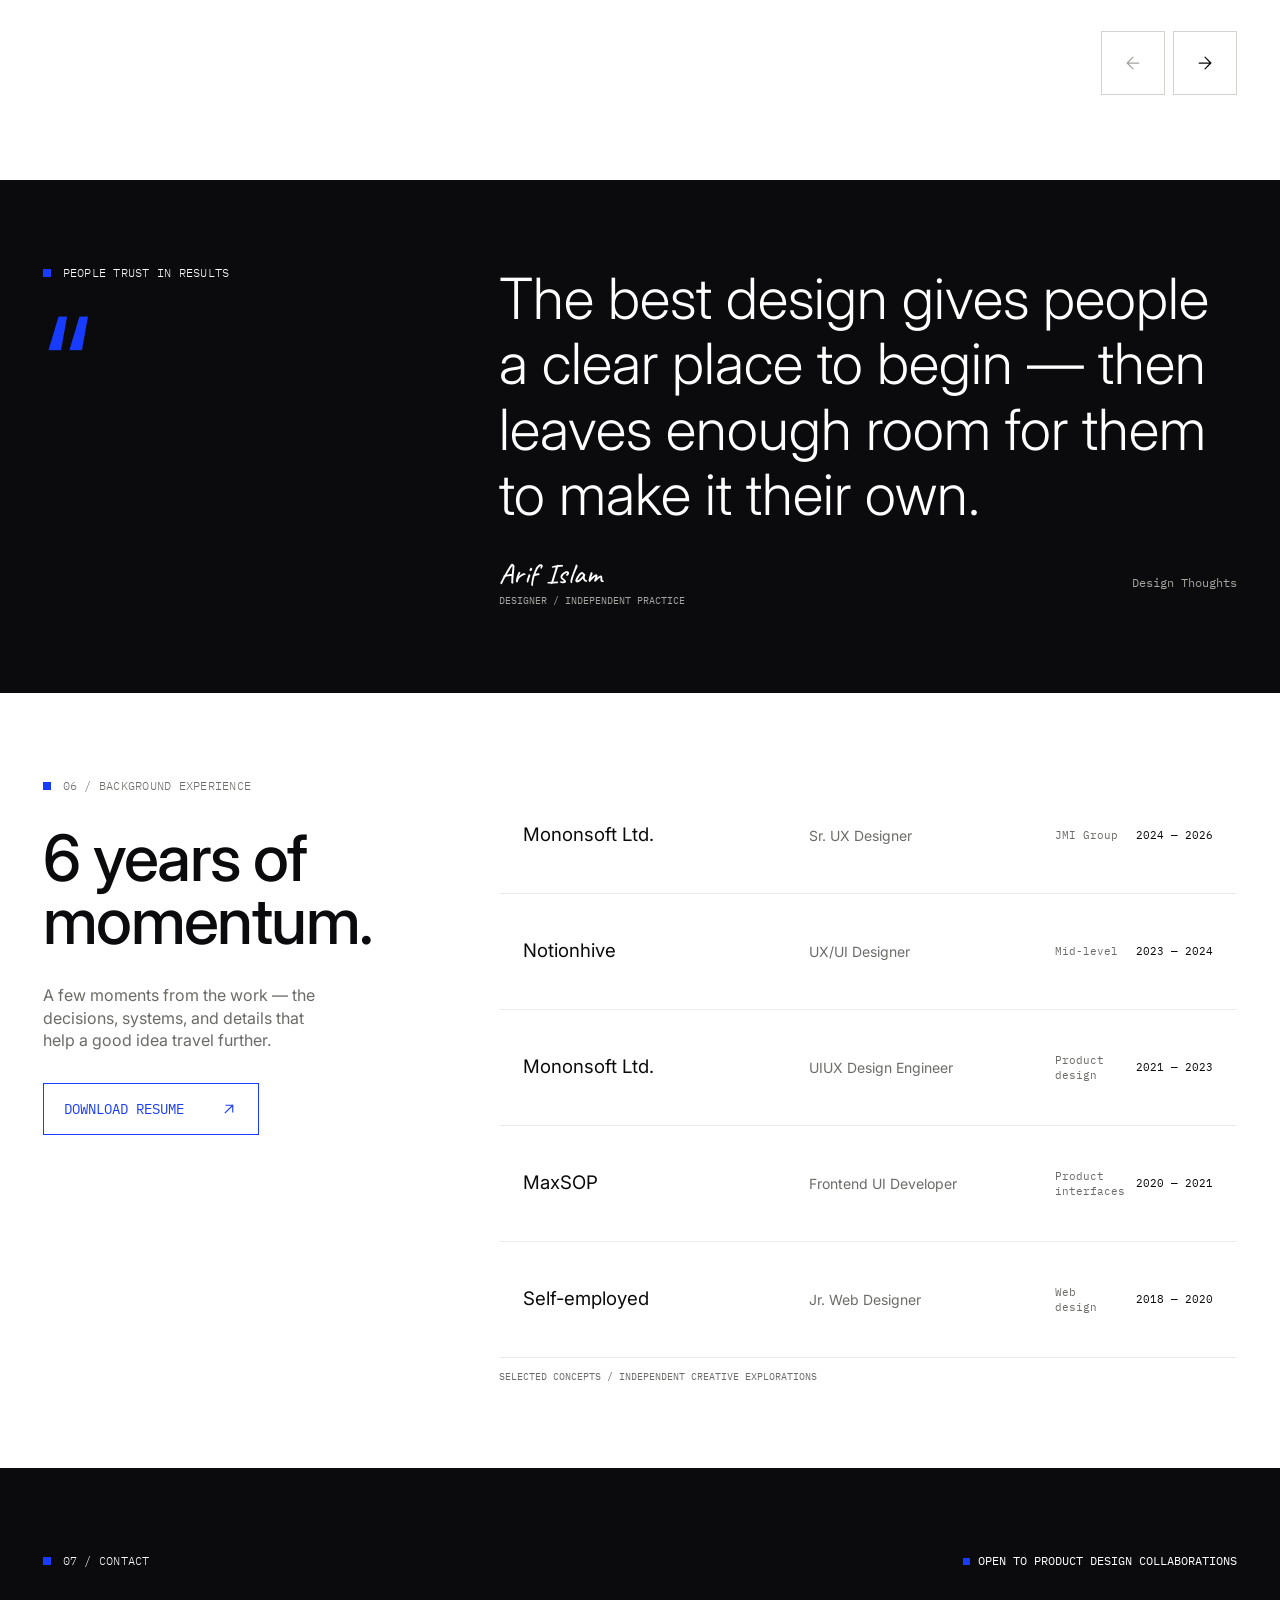
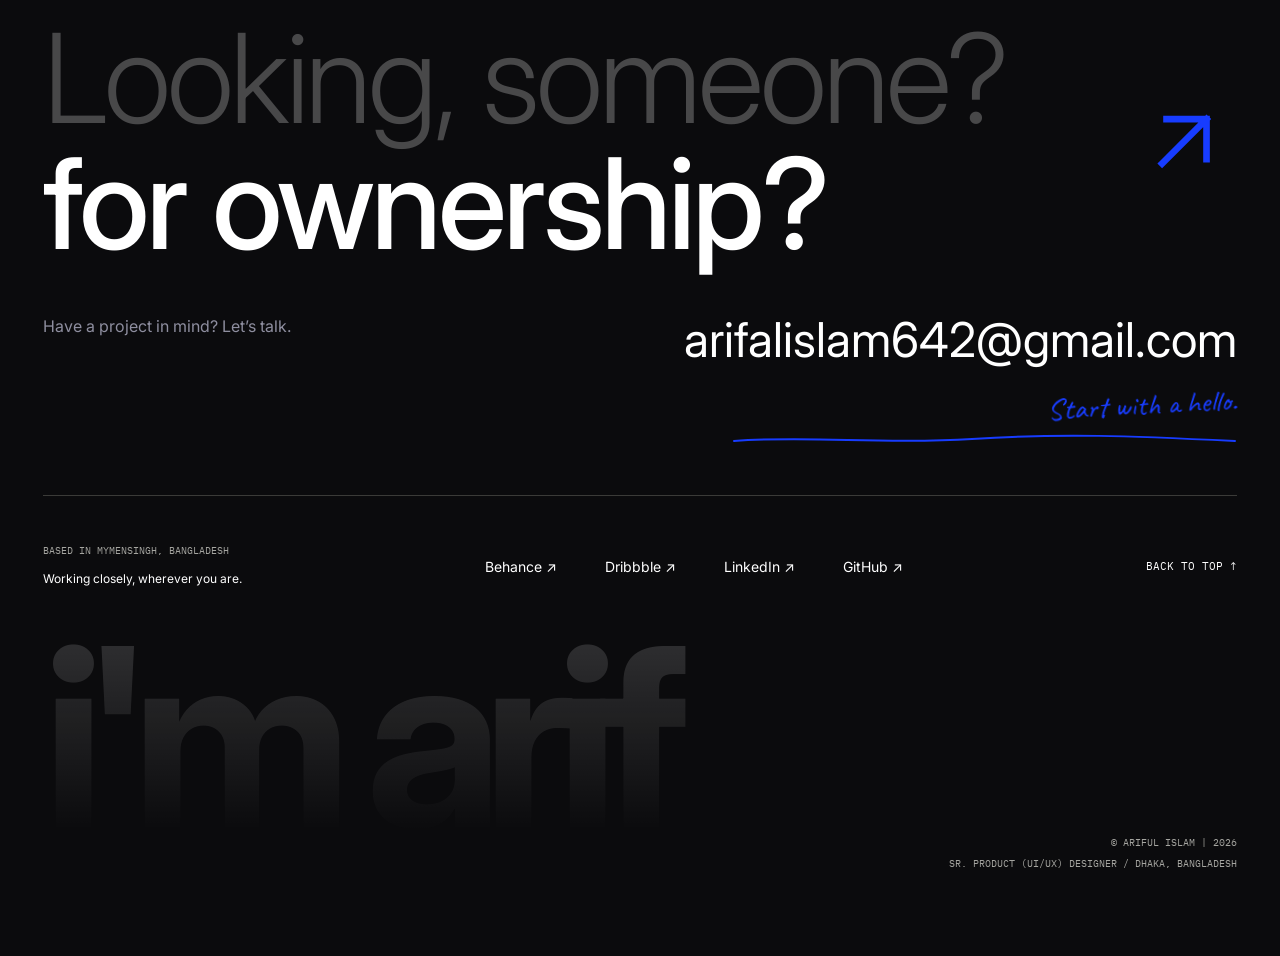
==== commit 07355830: "Add JERP FICO case study page and link it from the homepage Co-Authored-By: Claude Sonnet 5.5 <norep" ====
--- a/index.html
+++ b/index.html
@@ -248,7 +248,7 @@
         </a>
 
         <div class="pair">
-          <a class="case" href="#work" data-coming-soon aria-label="View details for the JERP FICO case study">
+          <a class="case" href="JERP-FICO-Solution.html" aria-label="Read the JERP FICO case study">
             <div class="case__img"><span class="bg g-aether"><img src="projects/fico/fico-cover.webp"
                   alt="JERP Finance and Controlling ERP interface" loading="lazy" decoding="async"
                   referrerpolicy="no-referrer" onerror="this.remove()"></span>
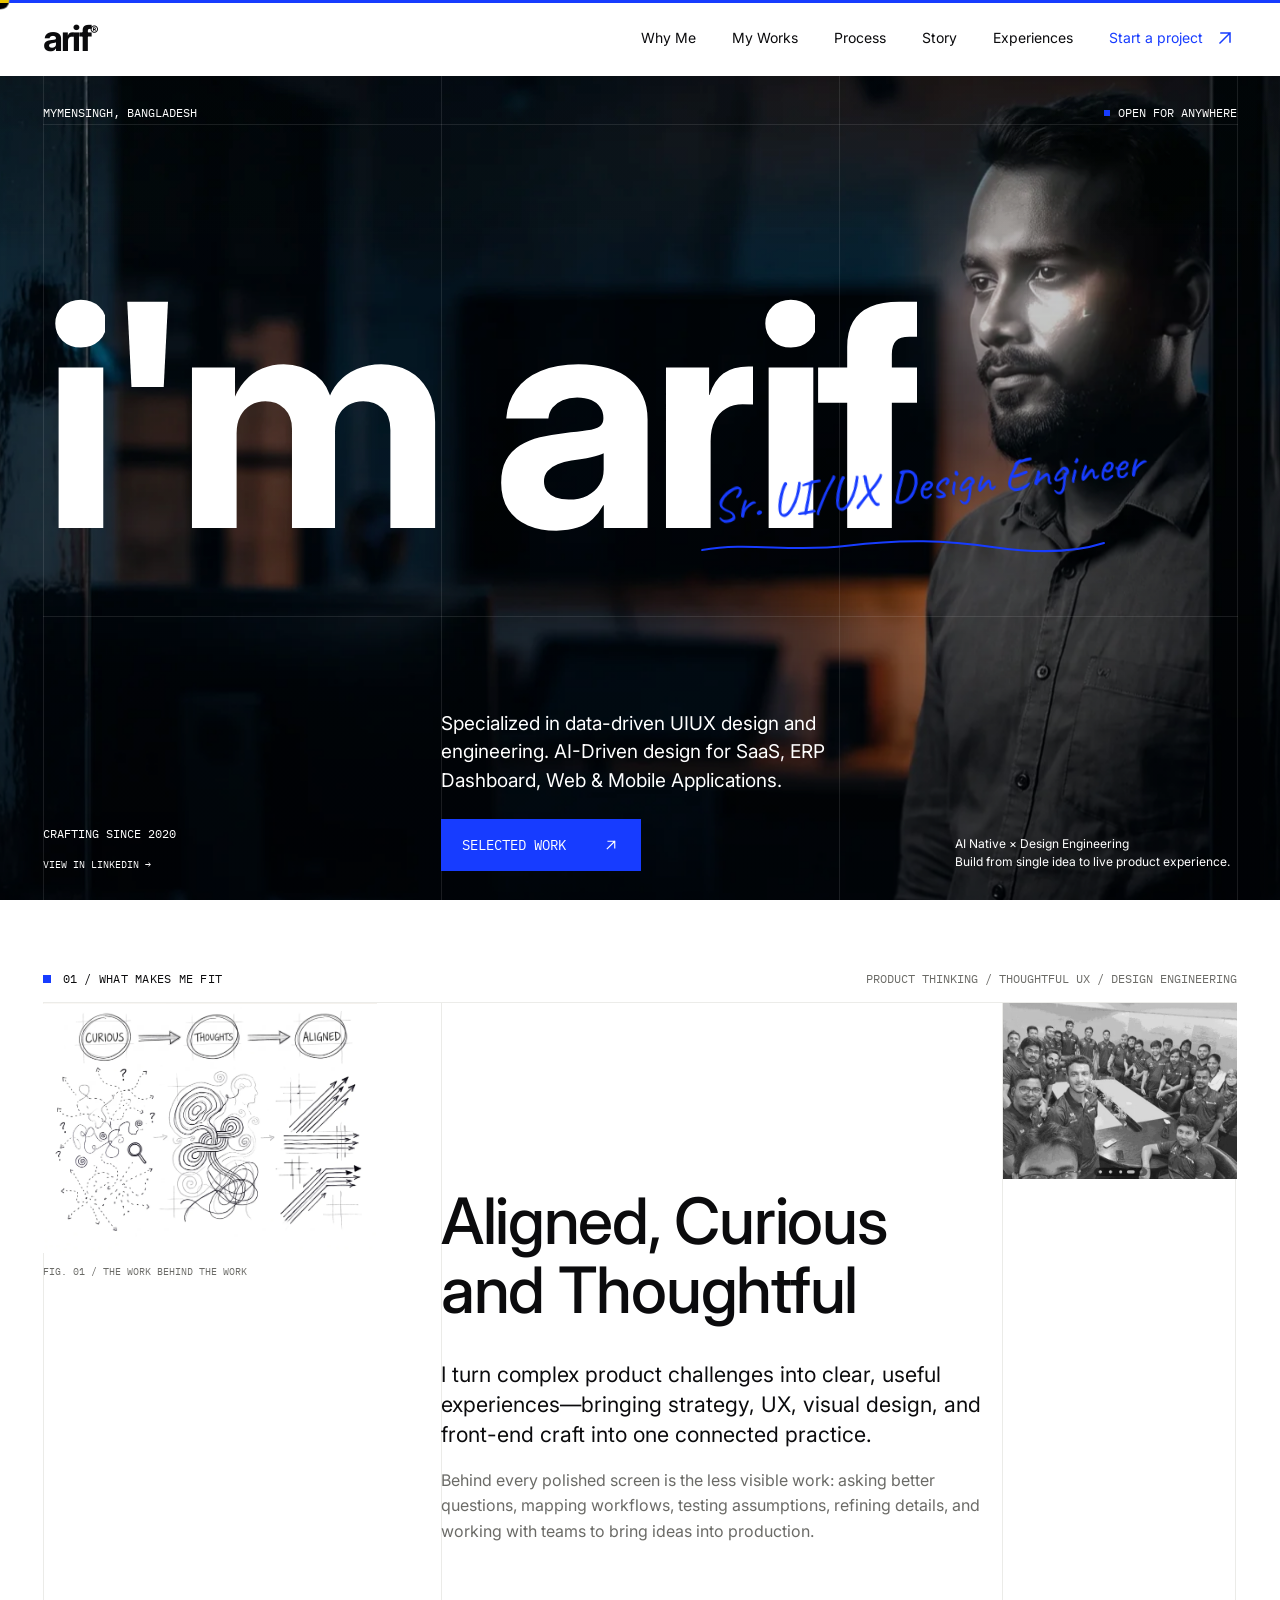
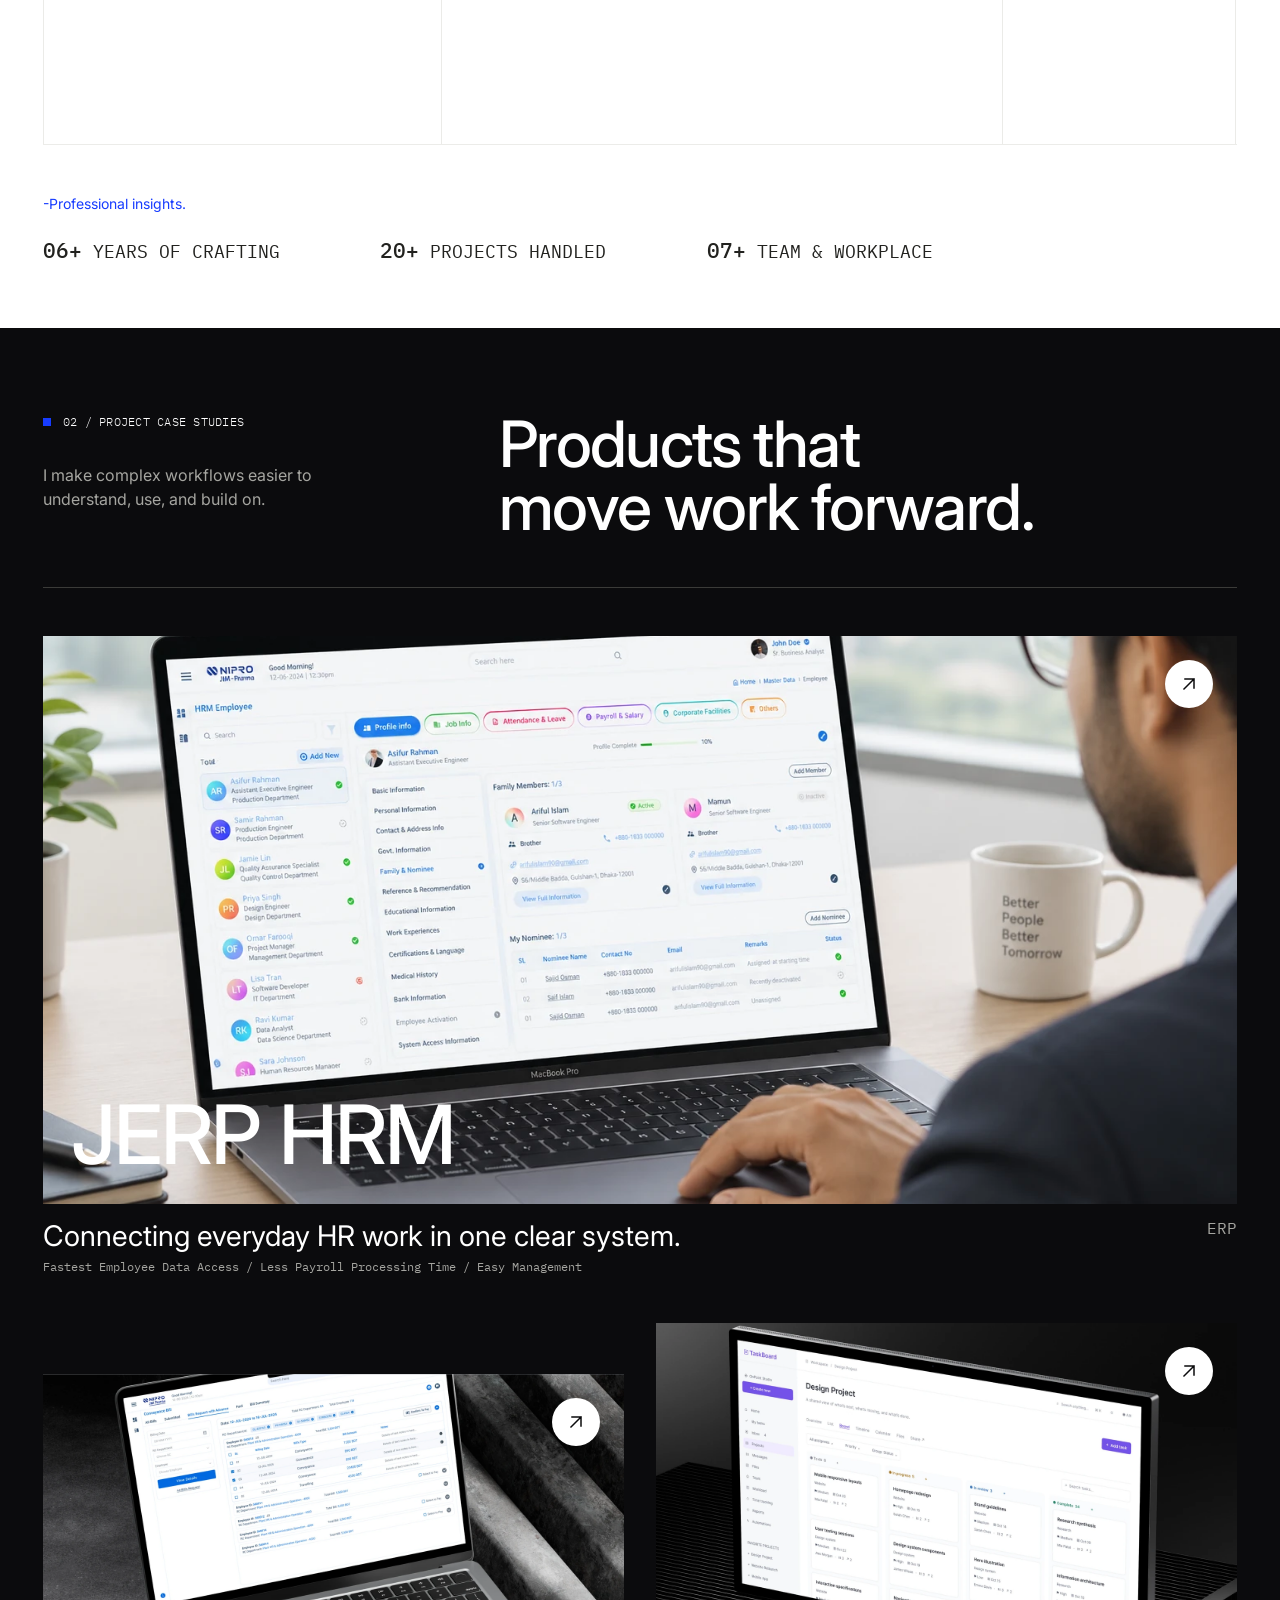
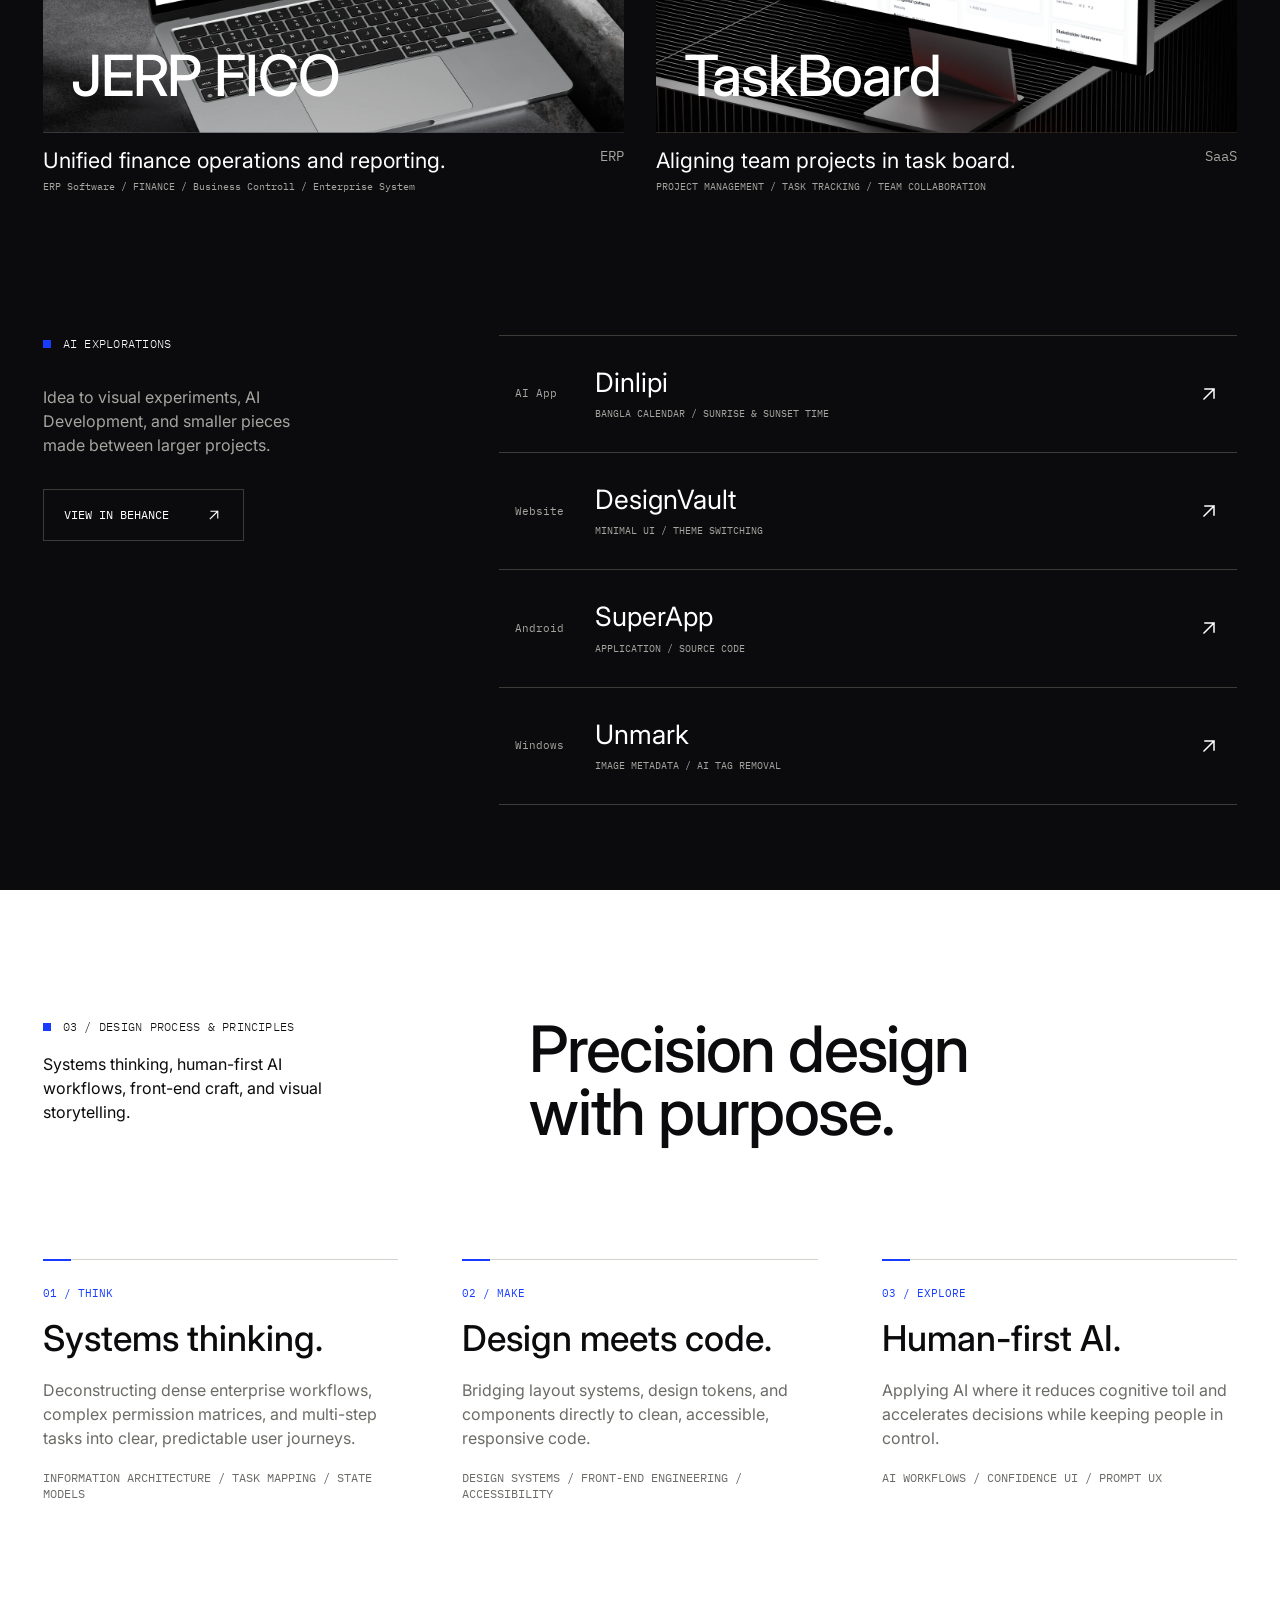
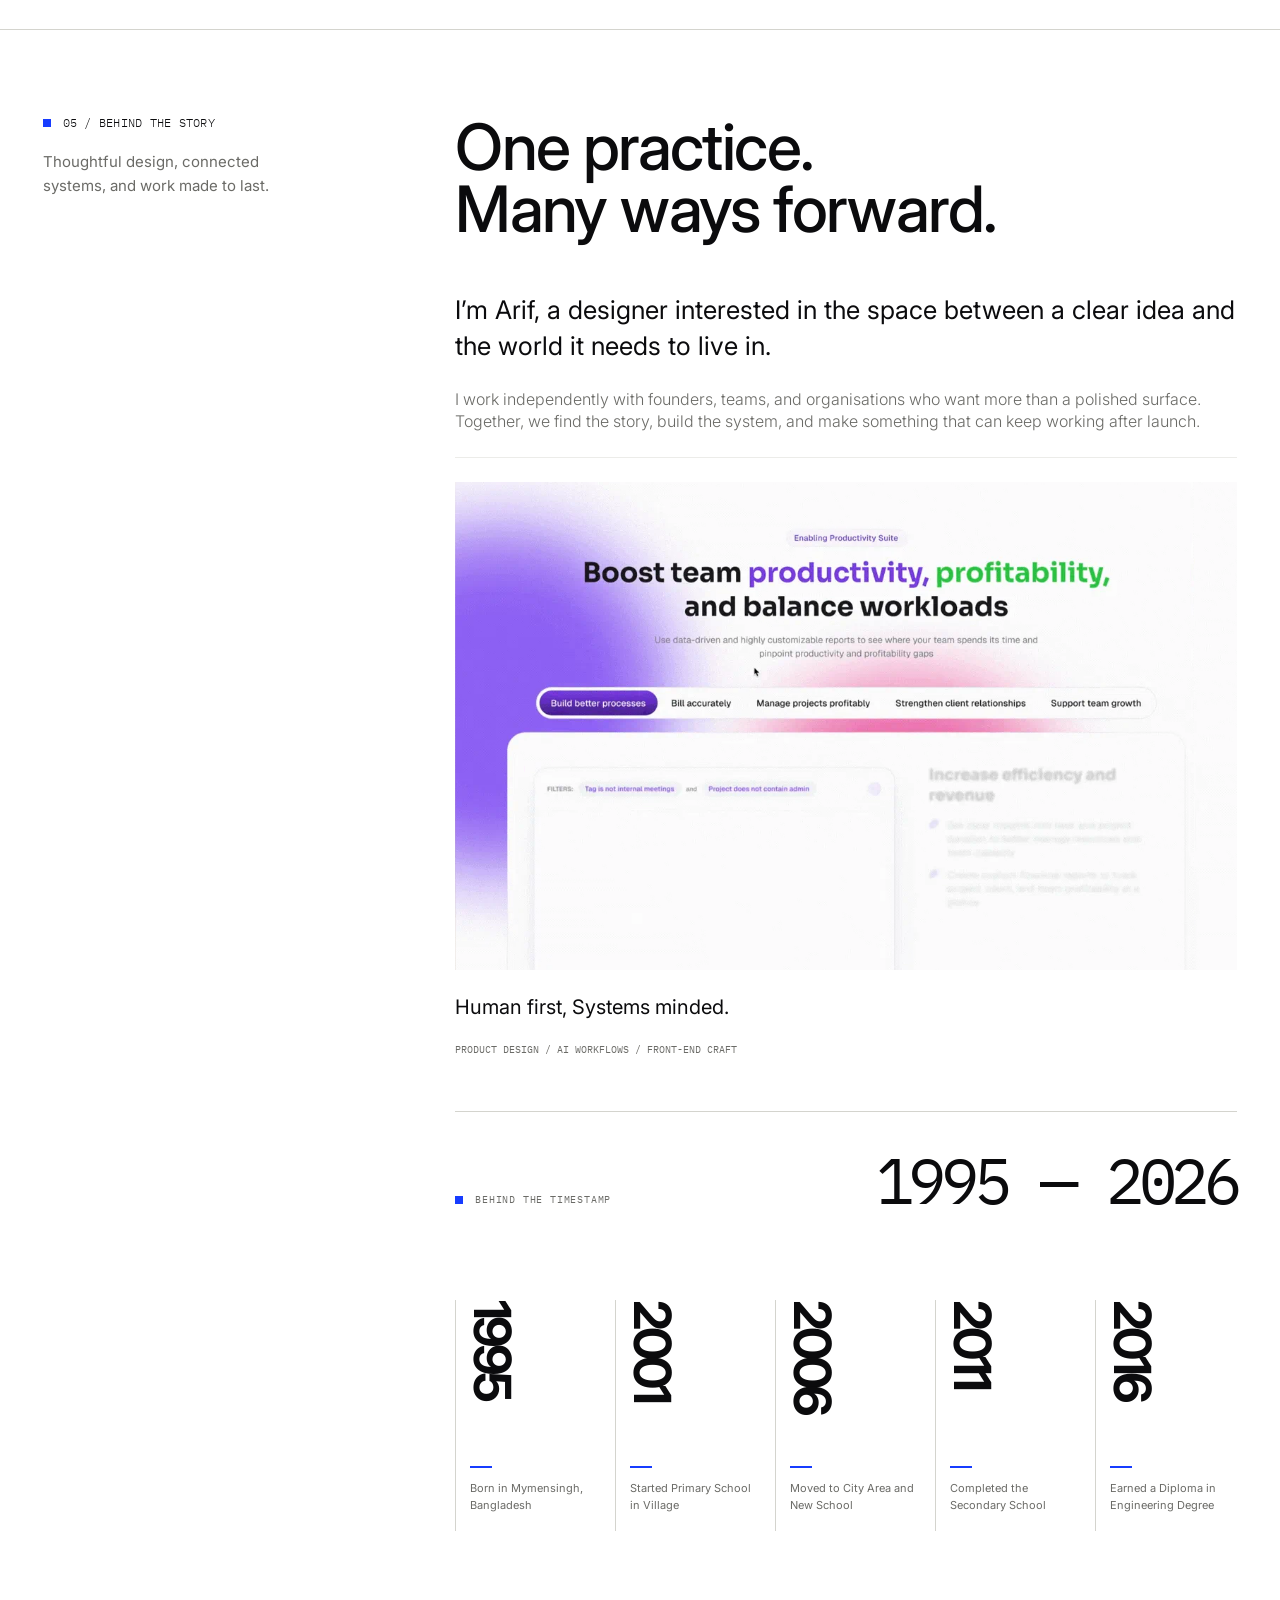
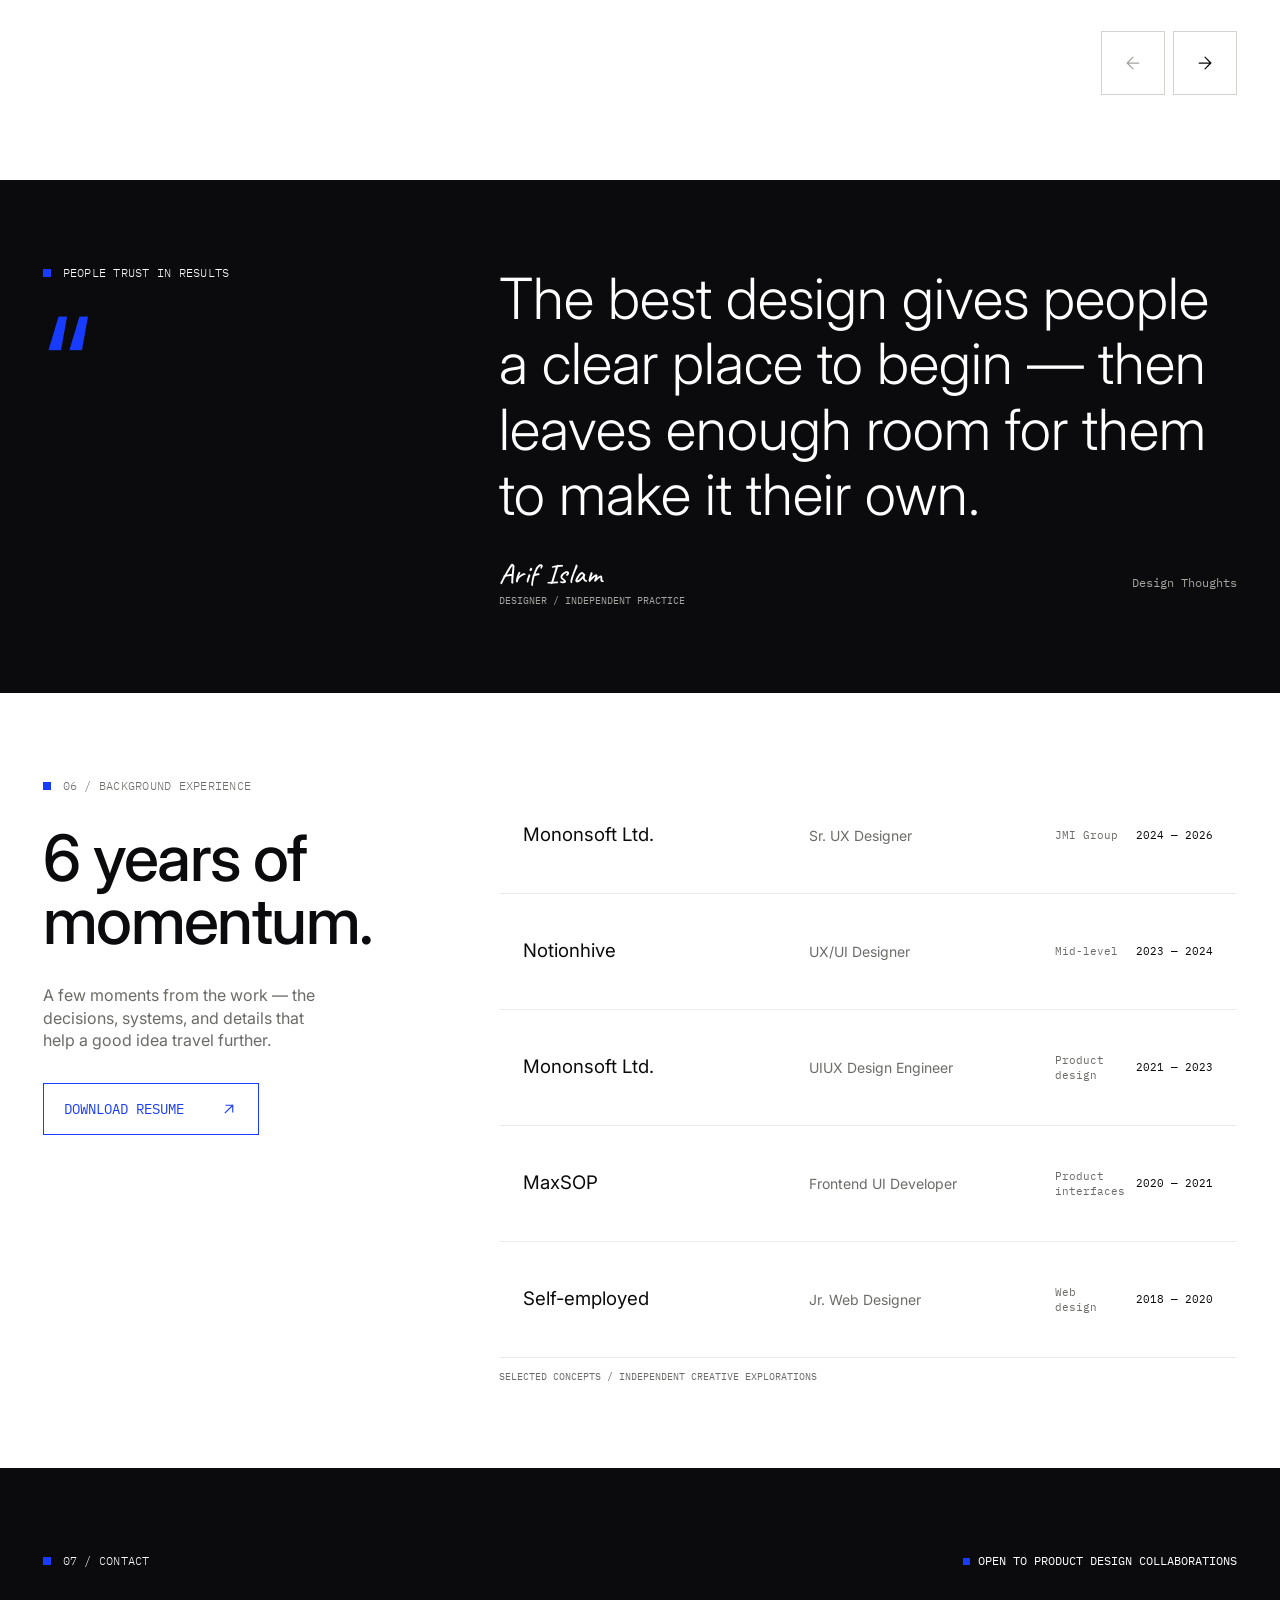
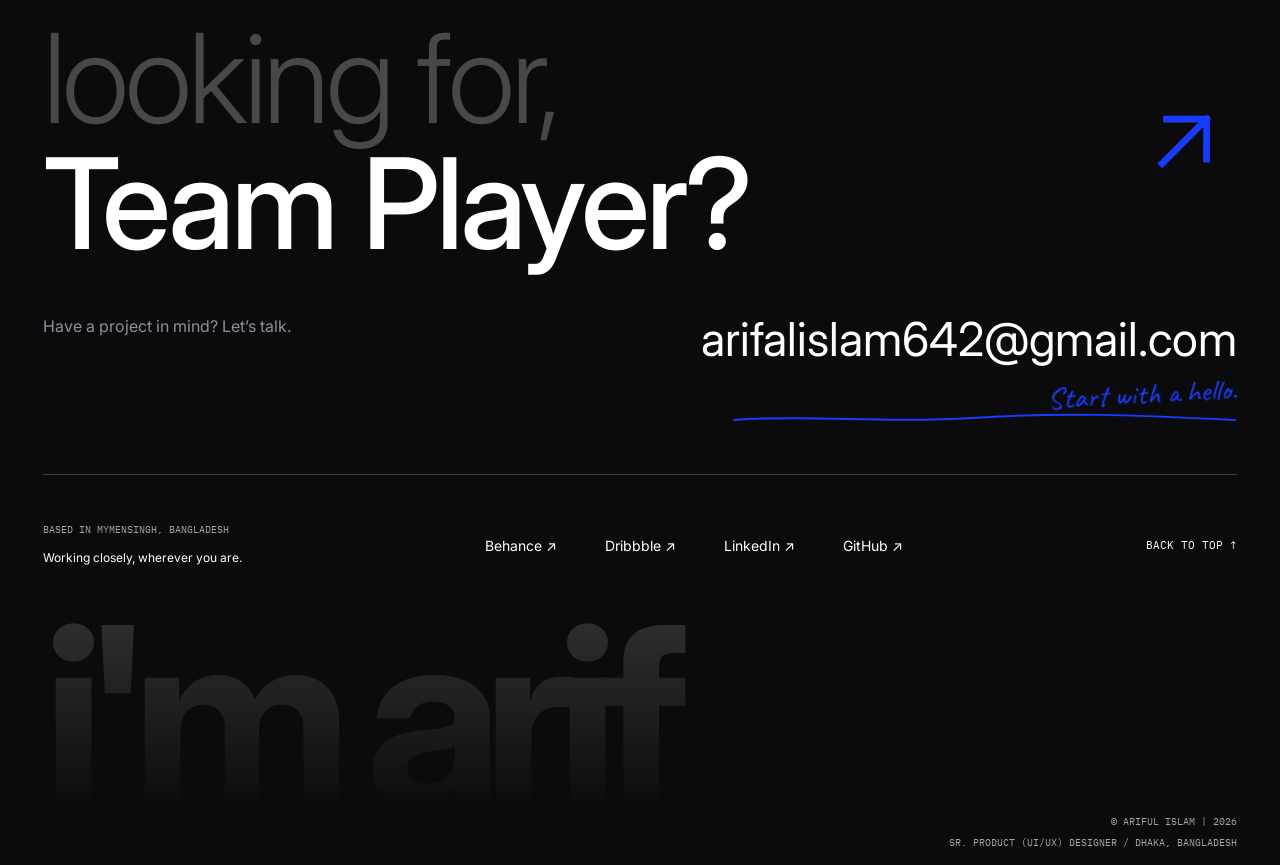
==== commit 3d782efe: "text in hero and footer changed" ====
--- a/index.html
+++ b/index.html
@@ -169,7 +169,7 @@
             </svg></a>
         </div>
         <p class="intro__tag">
-          AI NATIVE × DESIGN ENGINEERING<br>
+          AI Native × Design Engineering<br>
           Build from single idea to live product experience.
         </p>
       </div>
@@ -586,14 +586,14 @@
 
 
     <!-- 08 / Contact -->
-    <section class="band dark contact" id="contact">
+    <footer class="band dark contact" id="contact">
       <div class="contact__mast">
         <p class="label">07 / Contact</p>
         <p class="avail">OPEN TO PRODUCT DESIGN COLLABORATIONS</p>
       </div>
       <a class="big" id="bigCopy" href="mailto:arifalislam642@gmail.com"
         aria-label="Send an email to arifalislam642@gmail.com">
-        <h2><span class="big__muted">Looking, someone?</span>for ownership?</h2>
+        <h2><span class="big__muted">looking for,</span>Team Player?</h2>
         <svg class="ico" aria-hidden="true">
           <use href="#ar" />
         </svg>
@@ -643,7 +643,7 @@
           <p>SR. PRODUCT (UI/UX) DESIGNER / DHAKA, BANGLADESH</p>
         </div>
       </div>
-    </section>
+    </footer>
   </main>
 
   <!-- Copy confirmation -->
--- a/style.css
+++ b/style.css
@@ -91,6 +91,9 @@
 .band {
   padding: clamp(56px, 6.67vw, 96px) max(var(--pad), env(safe-area-inset-right, 0px)) clamp(56px, 6.67vw, 96px) max(var(--pad), env(safe-area-inset-left, 0px))
 }
+footer.band{
+  padding-bottom: 16px
+}
 
 #process {
   padding-block: clamp(80px, 10vw, 144px);
@@ -2263,7 +2266,7 @@
   flex: 1;
   min-width: min(100%, 18rem);
   display: grid;
-  gap: 18px;
+  gap: 8px;
   justify-items: end
 }
 
@@ -2272,7 +2275,7 @@
   width: auto;
   max-width: 100%;
   justify-self: end;
-  font-size: clamp(26px, 3.75vw, 54px);
+  font-size: clamp(26px, 3.65vw, 48px);
   line-height: 1.1;
   color: var(--white);
   text-align: right;
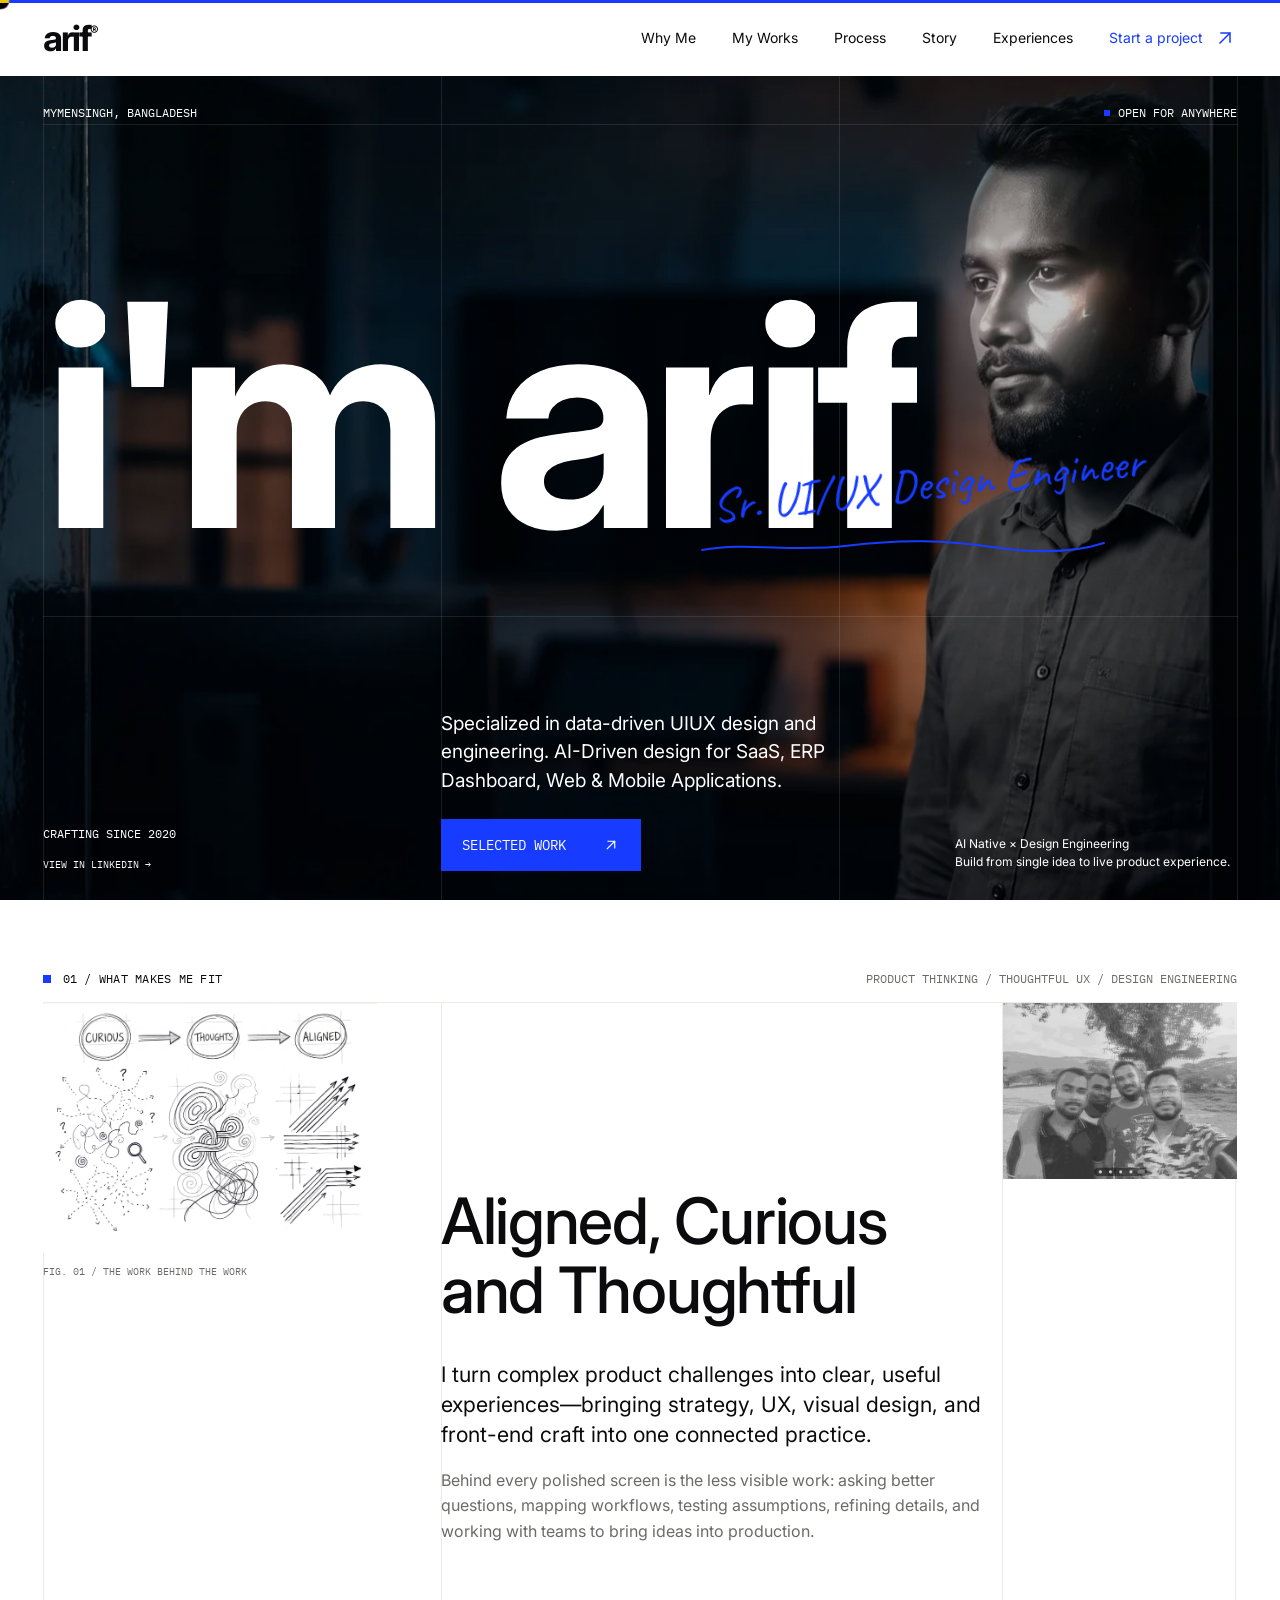
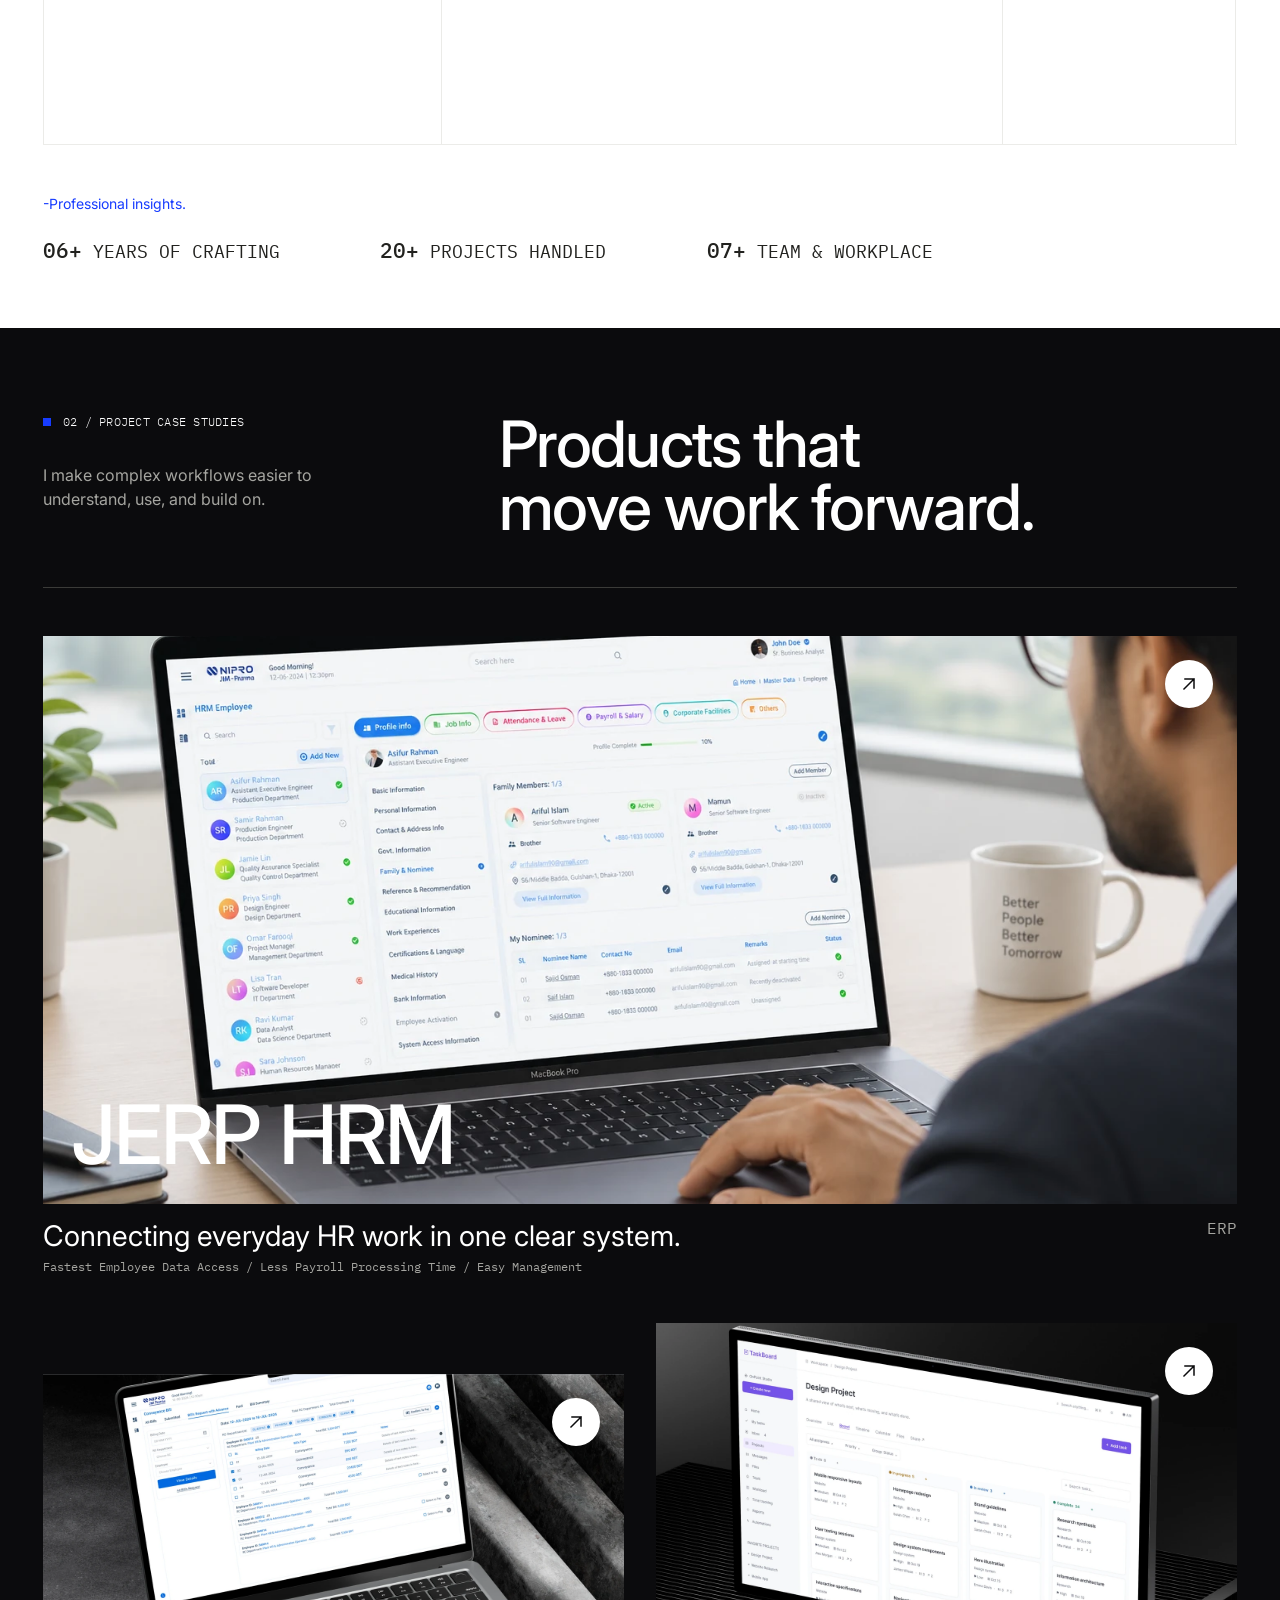
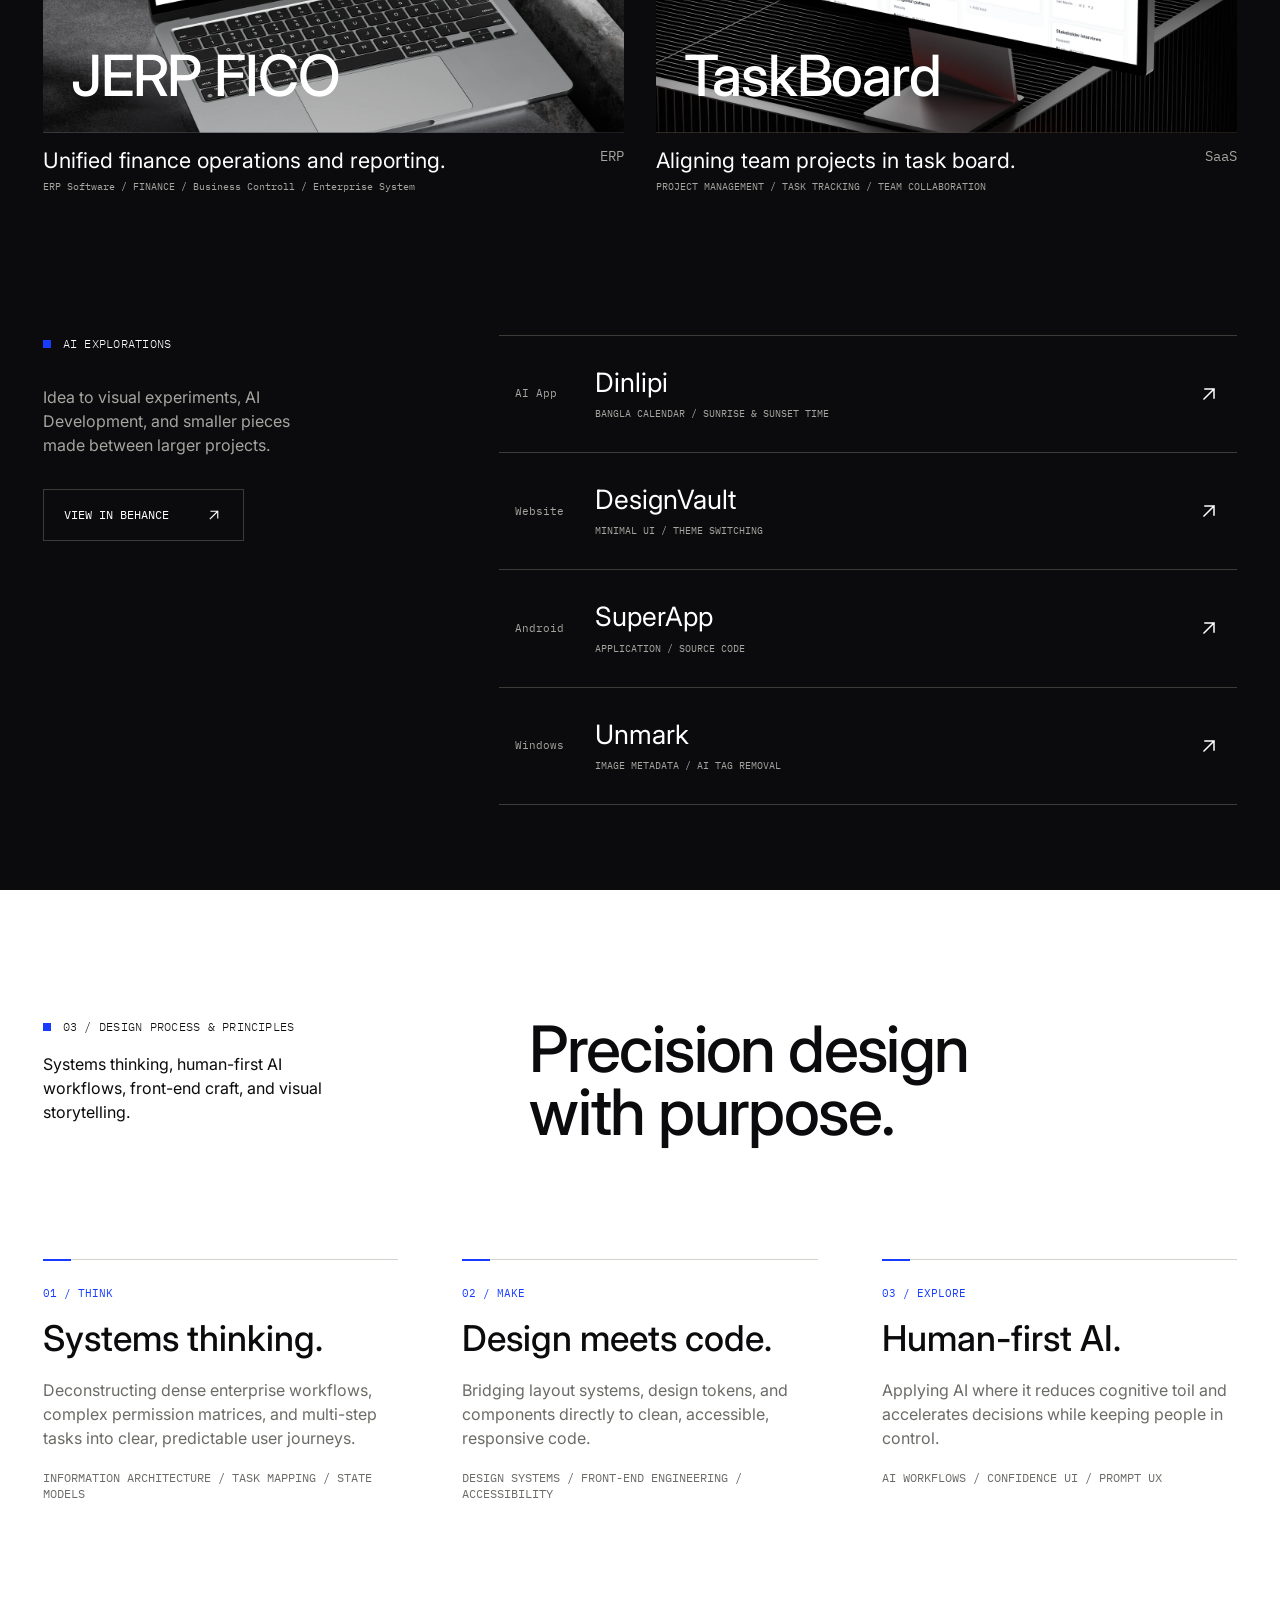
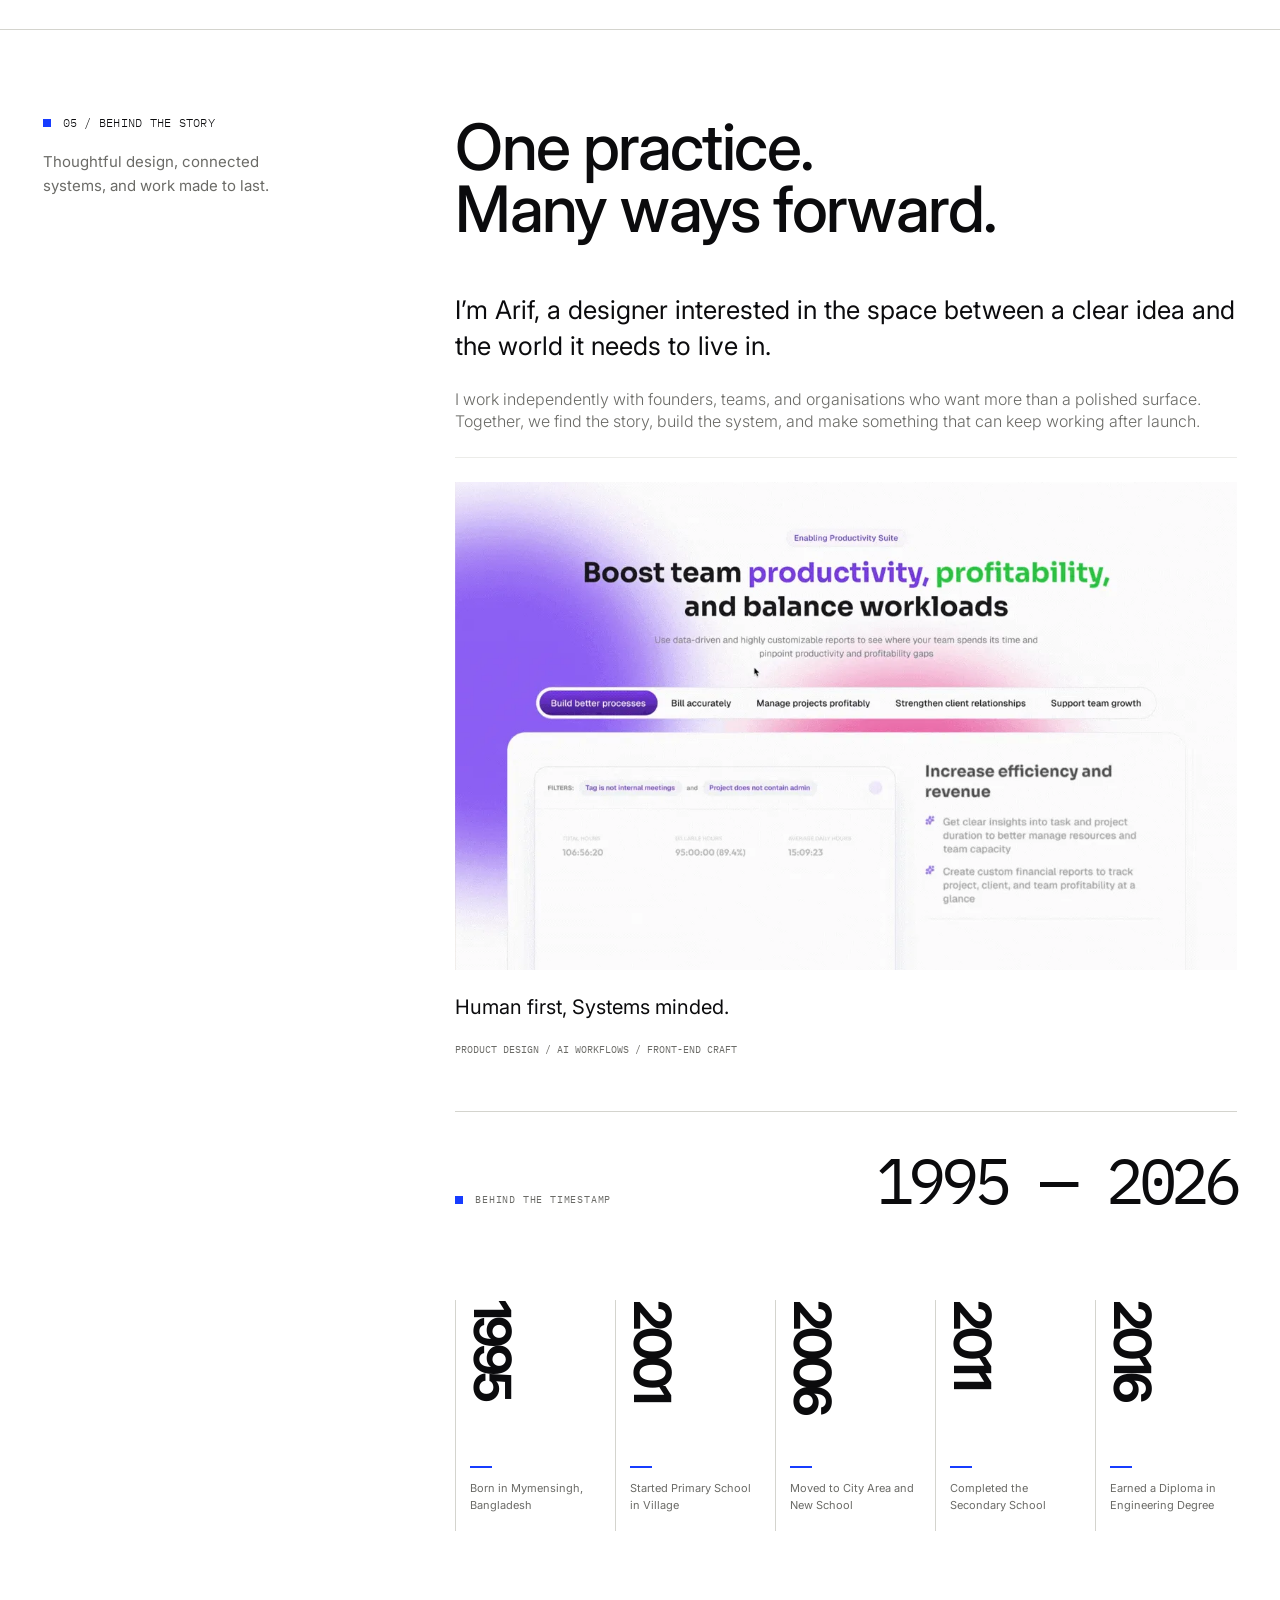
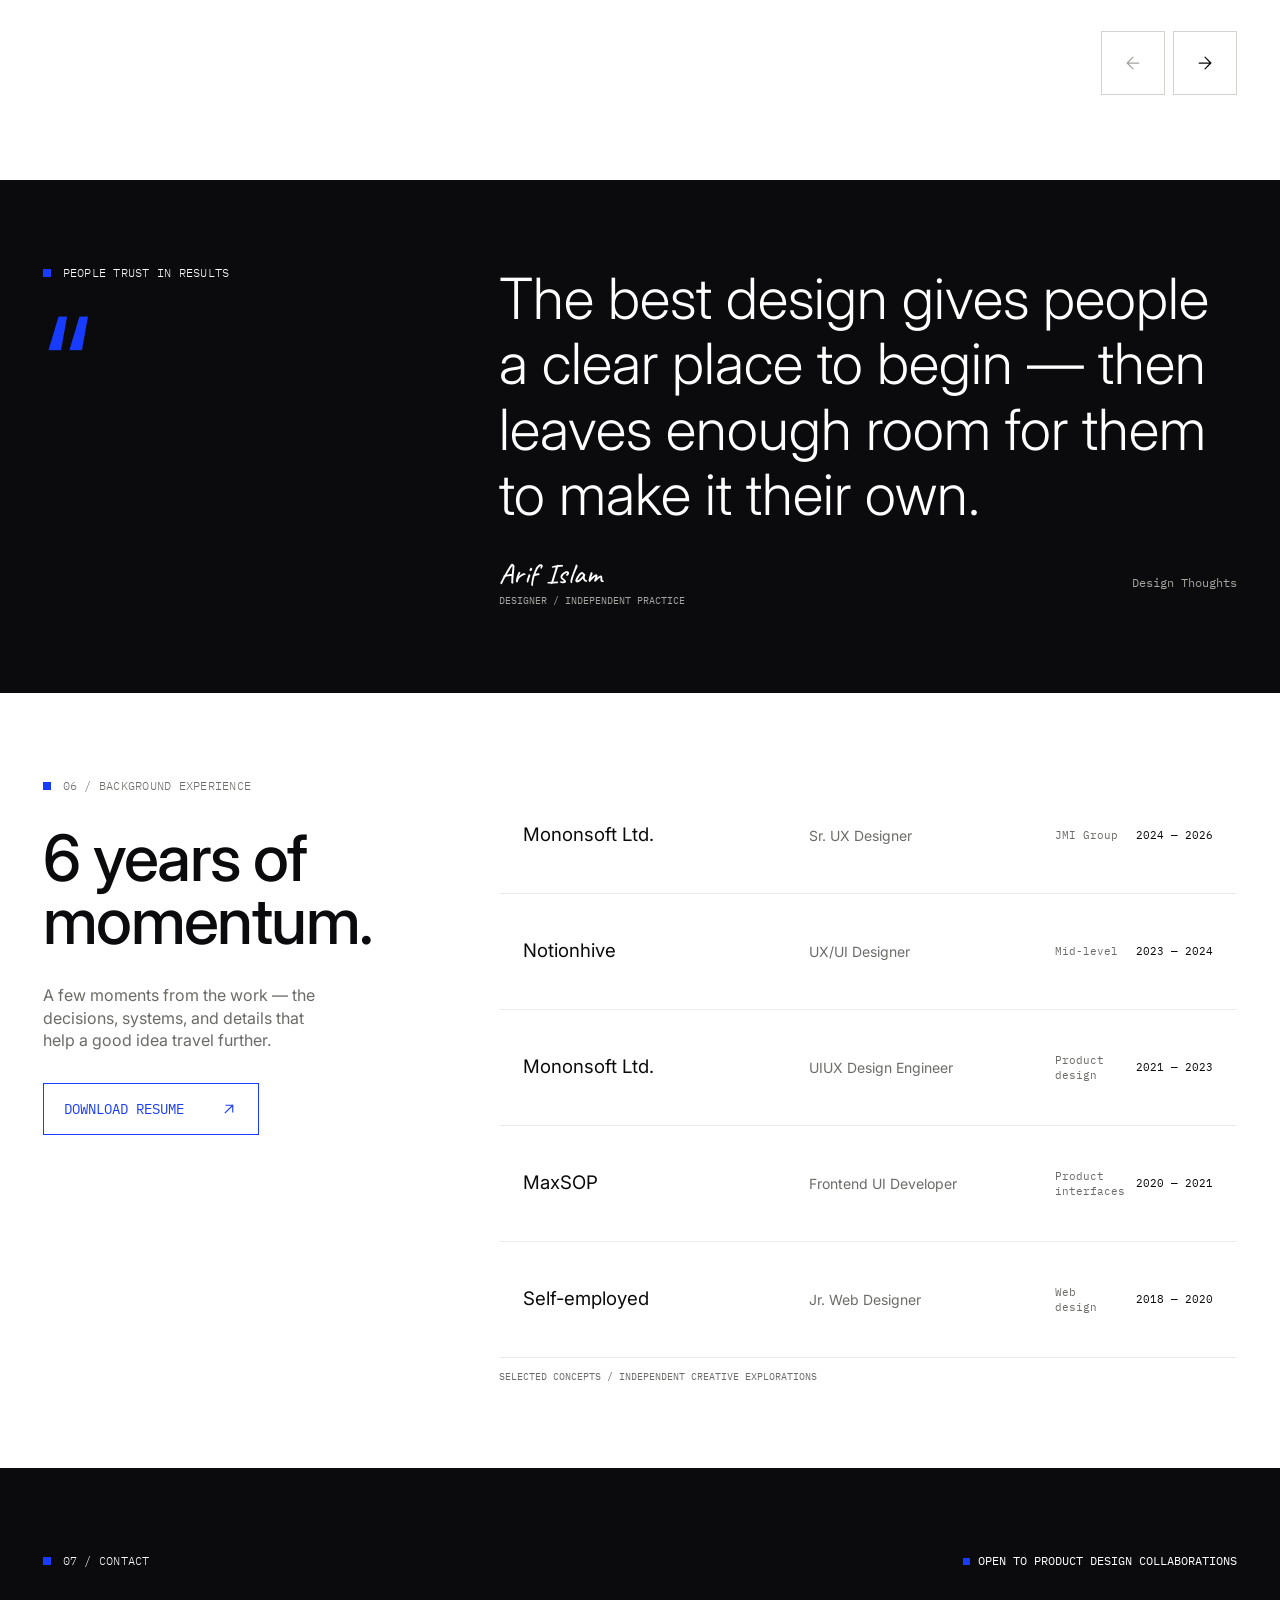
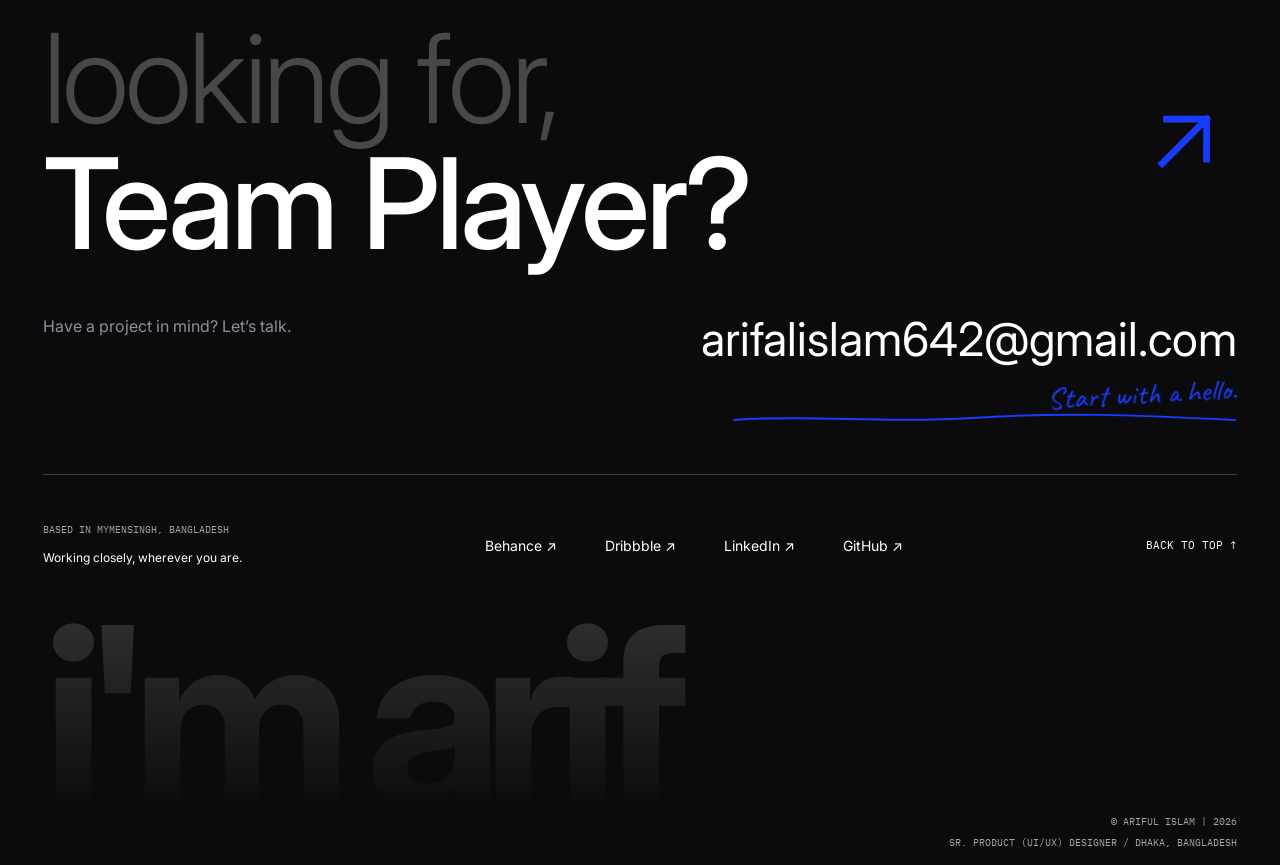
==== commit 5b43d51e: "Add TaskBoard case study page and link it from the homepage Co-Authored-By: Claude Sonnet 5.5 <norep" ====
--- a/index.html
+++ b/index.html
@@ -264,7 +264,7 @@
             </div>
           </a>
 
-          <a class="case case--tall" href="#work" data-coming-soon aria-label="View details for the TaskBoard case study">
+          <a class="case case--tall" href="TaskBoard-Solution.html" aria-label="Read the TaskBoard case study">
             <div class="case__img"><span class="bg g-haven"><img src="projects/pms/ai-pms.webp"
                   alt="TaskBoard project dashboard with tasks grouped by status" loading="lazy" decoding="async"
                   referrerpolicy="no-referrer" onerror="this.remove()"></span>
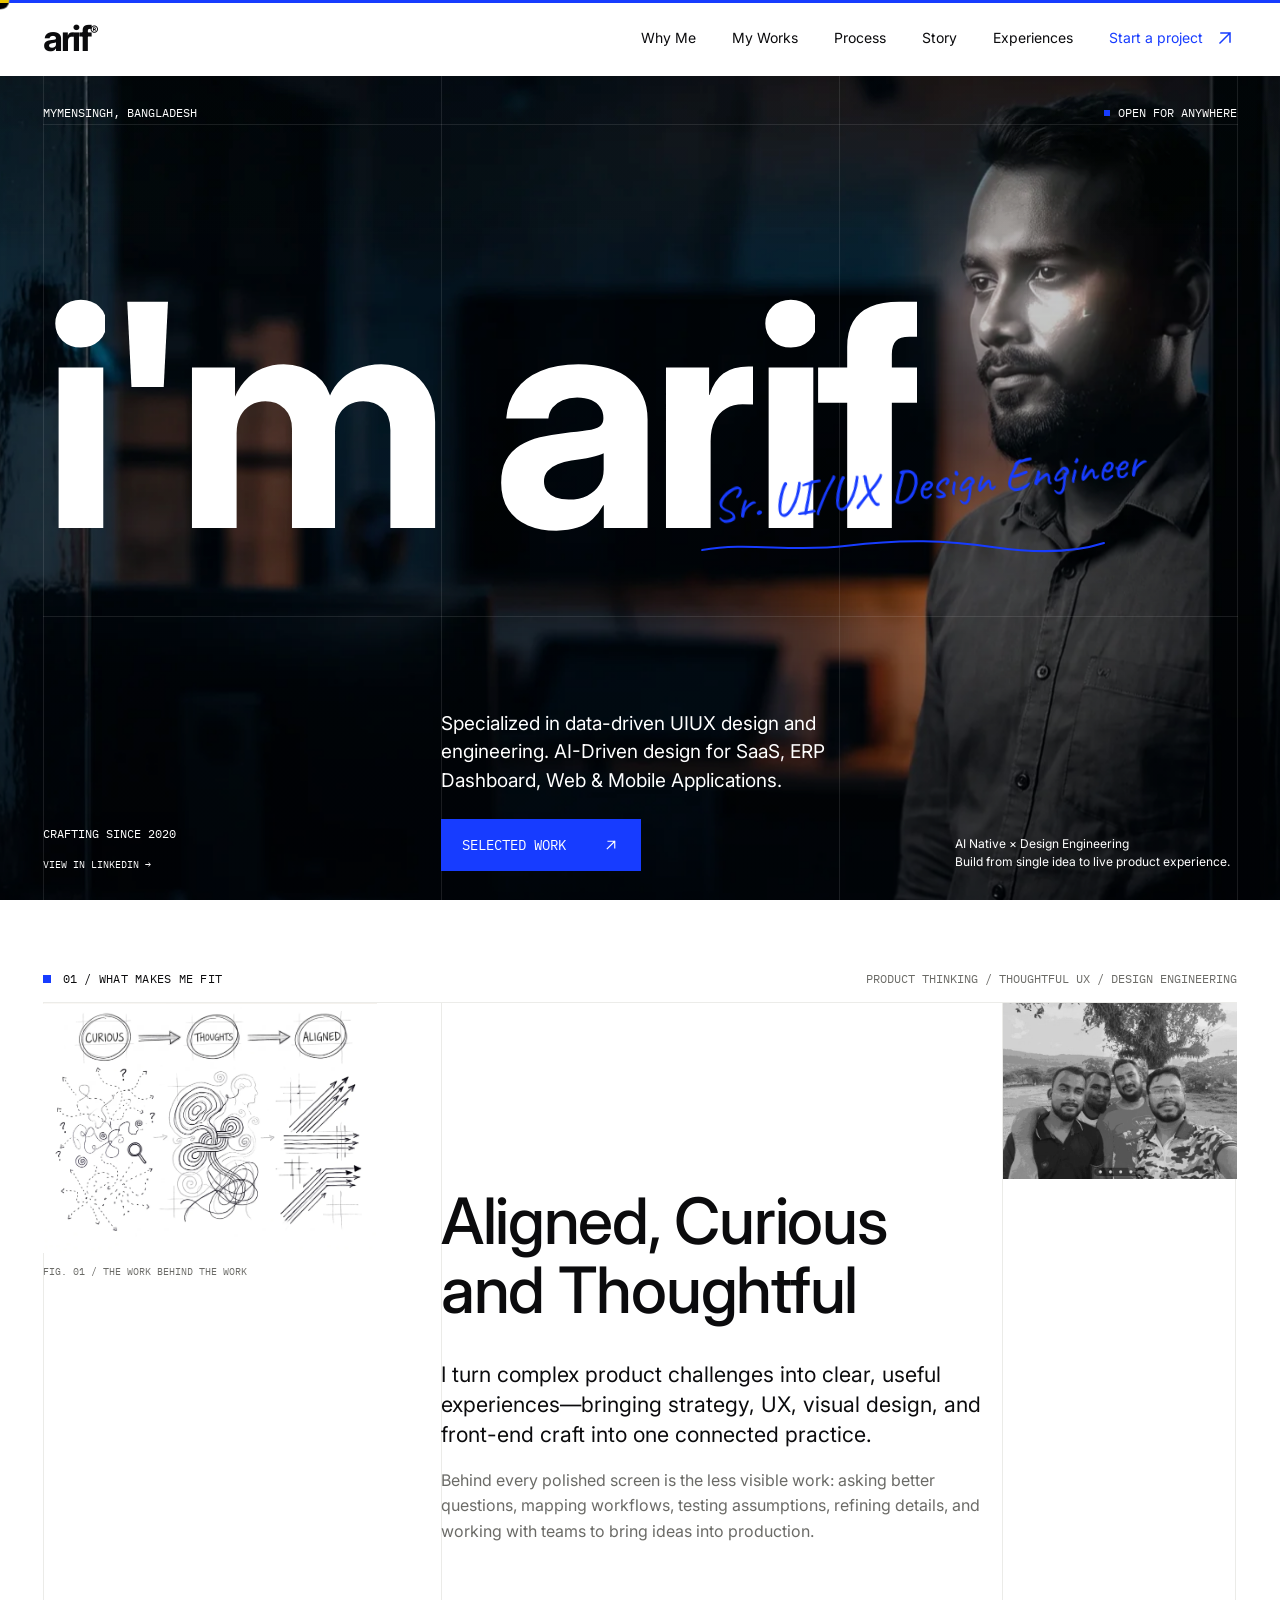
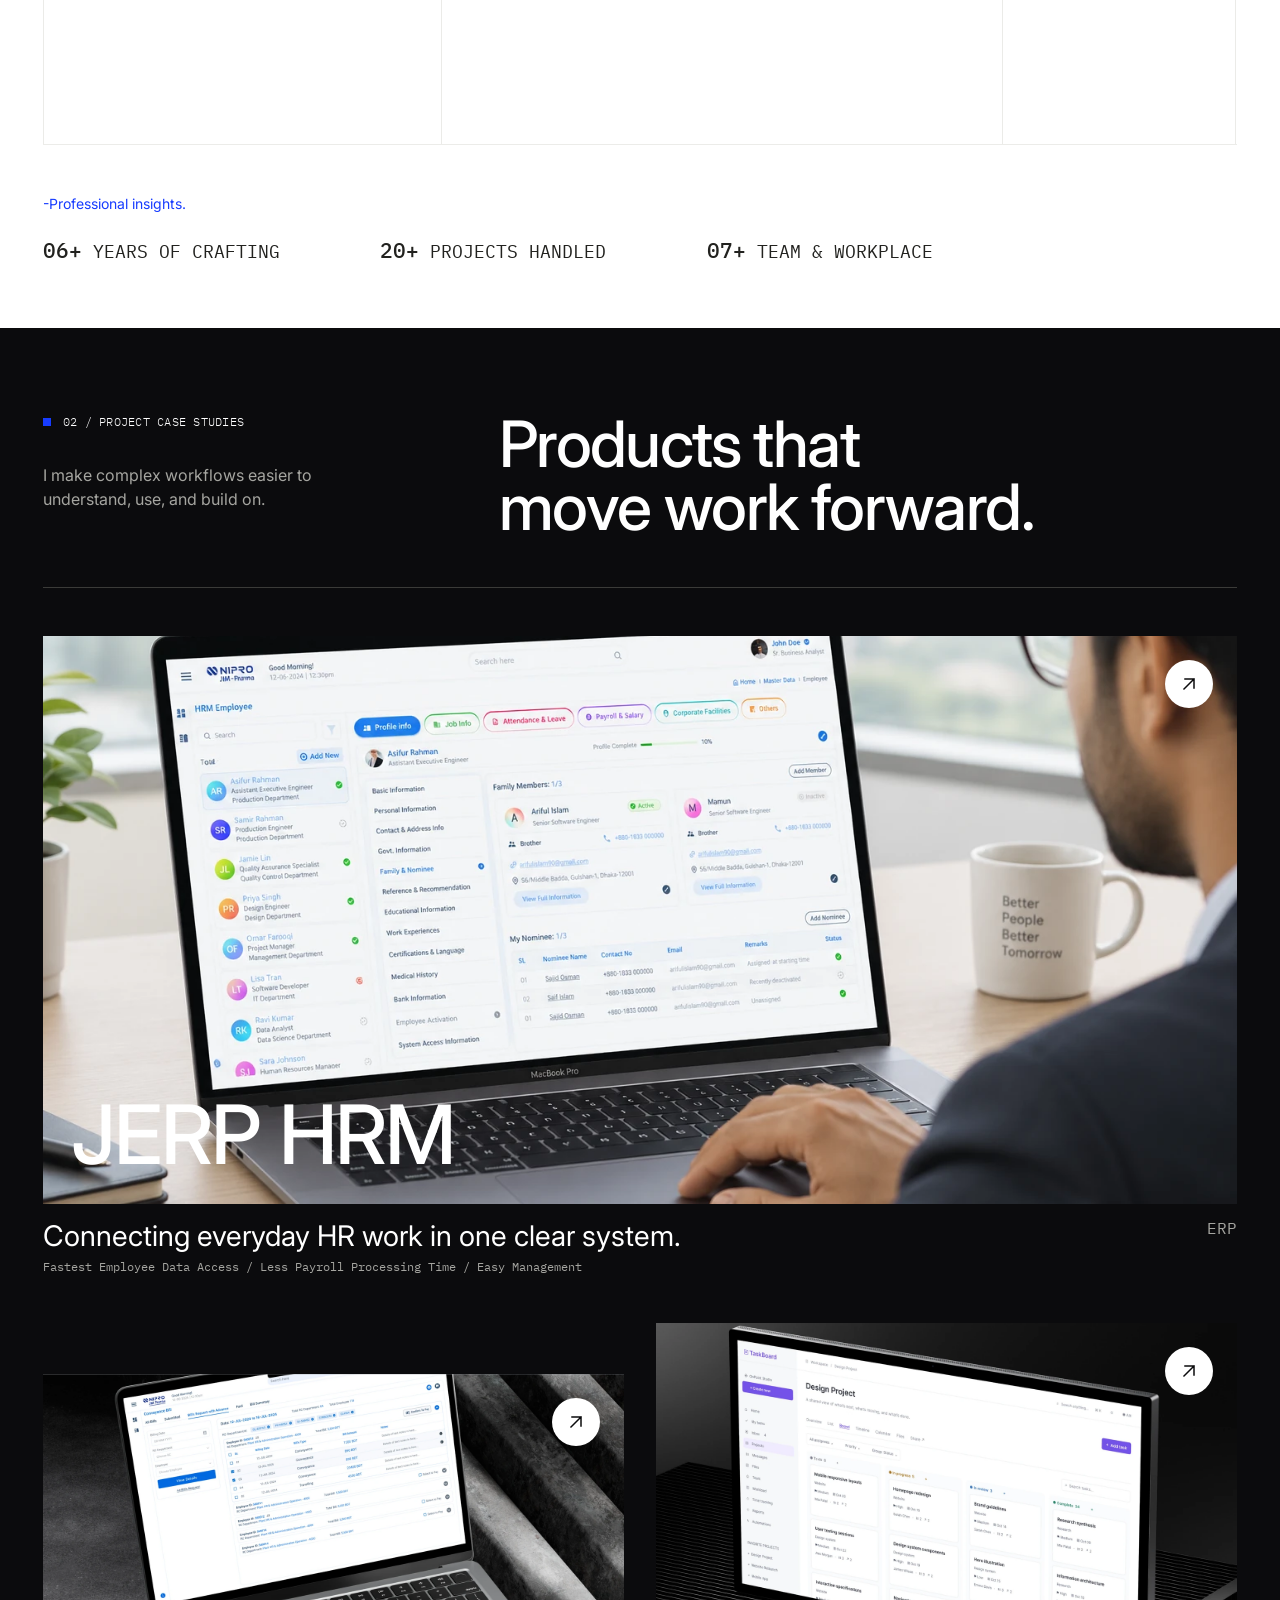
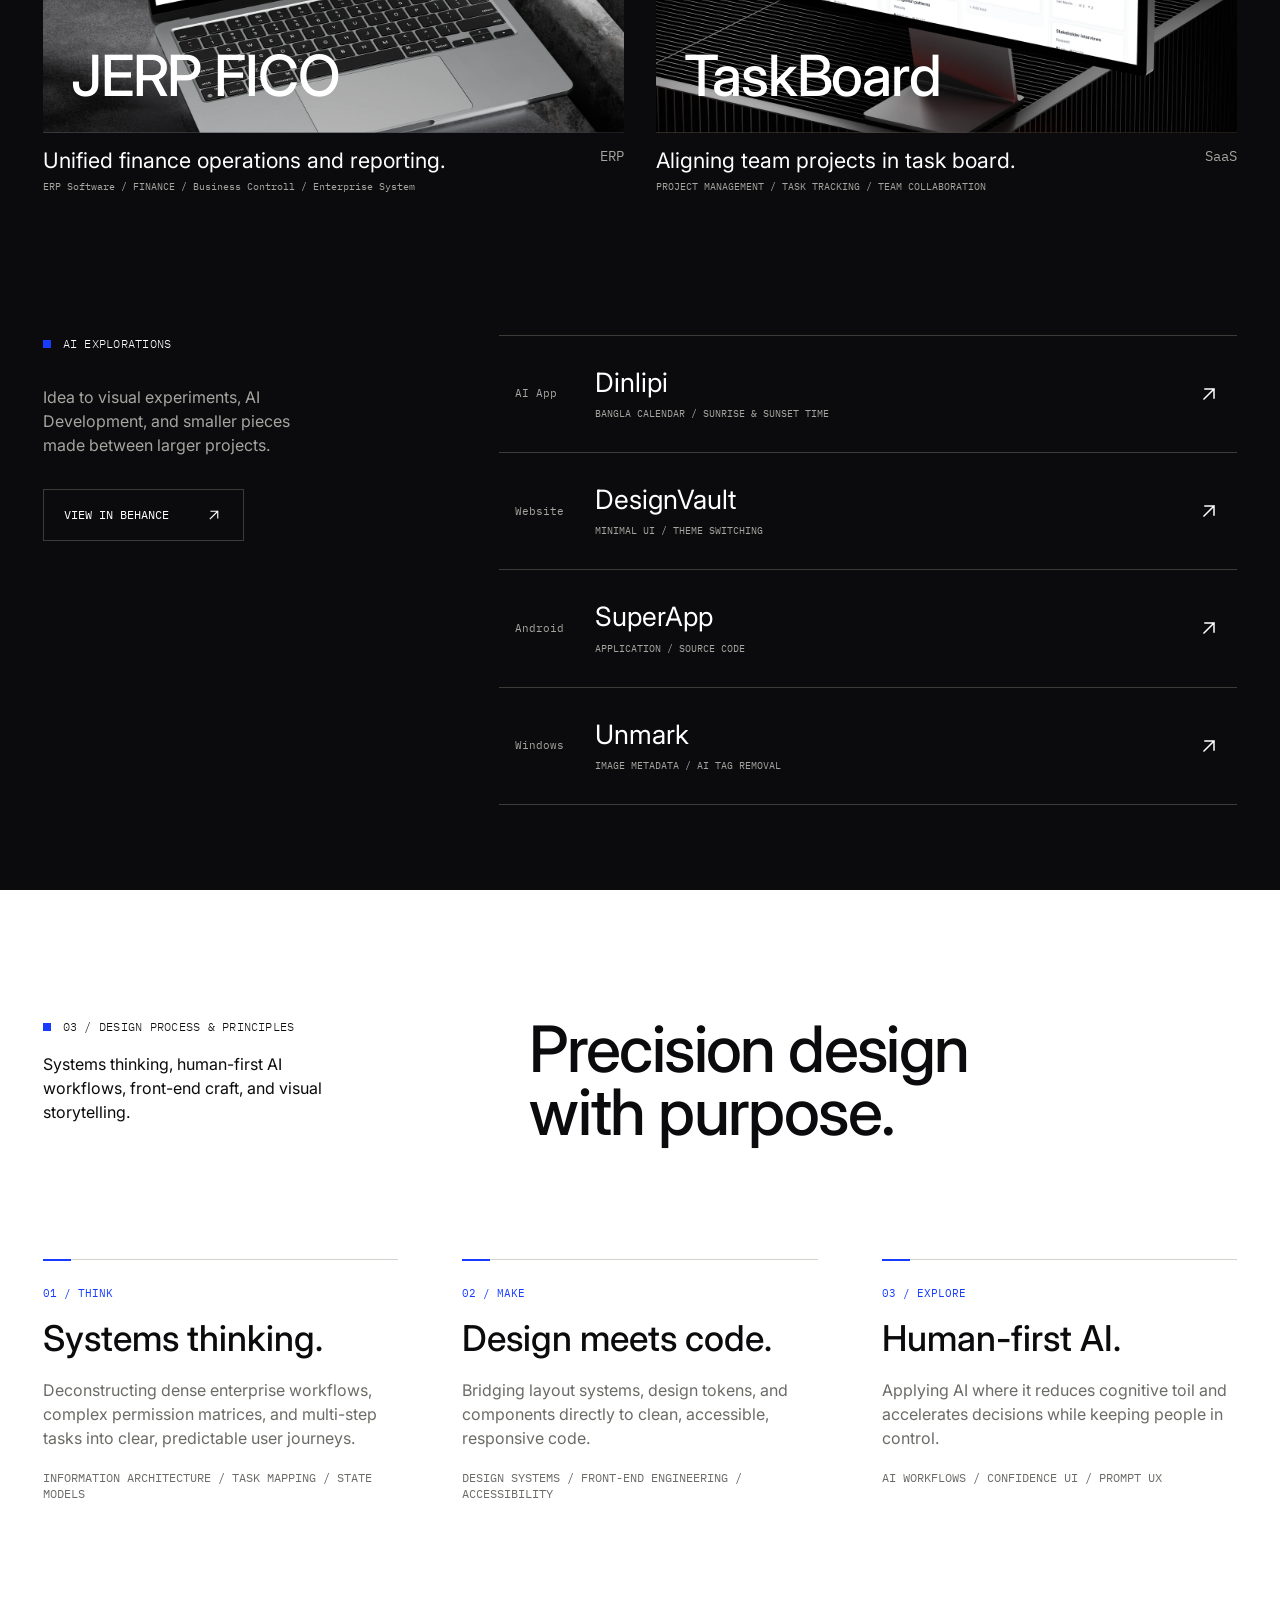
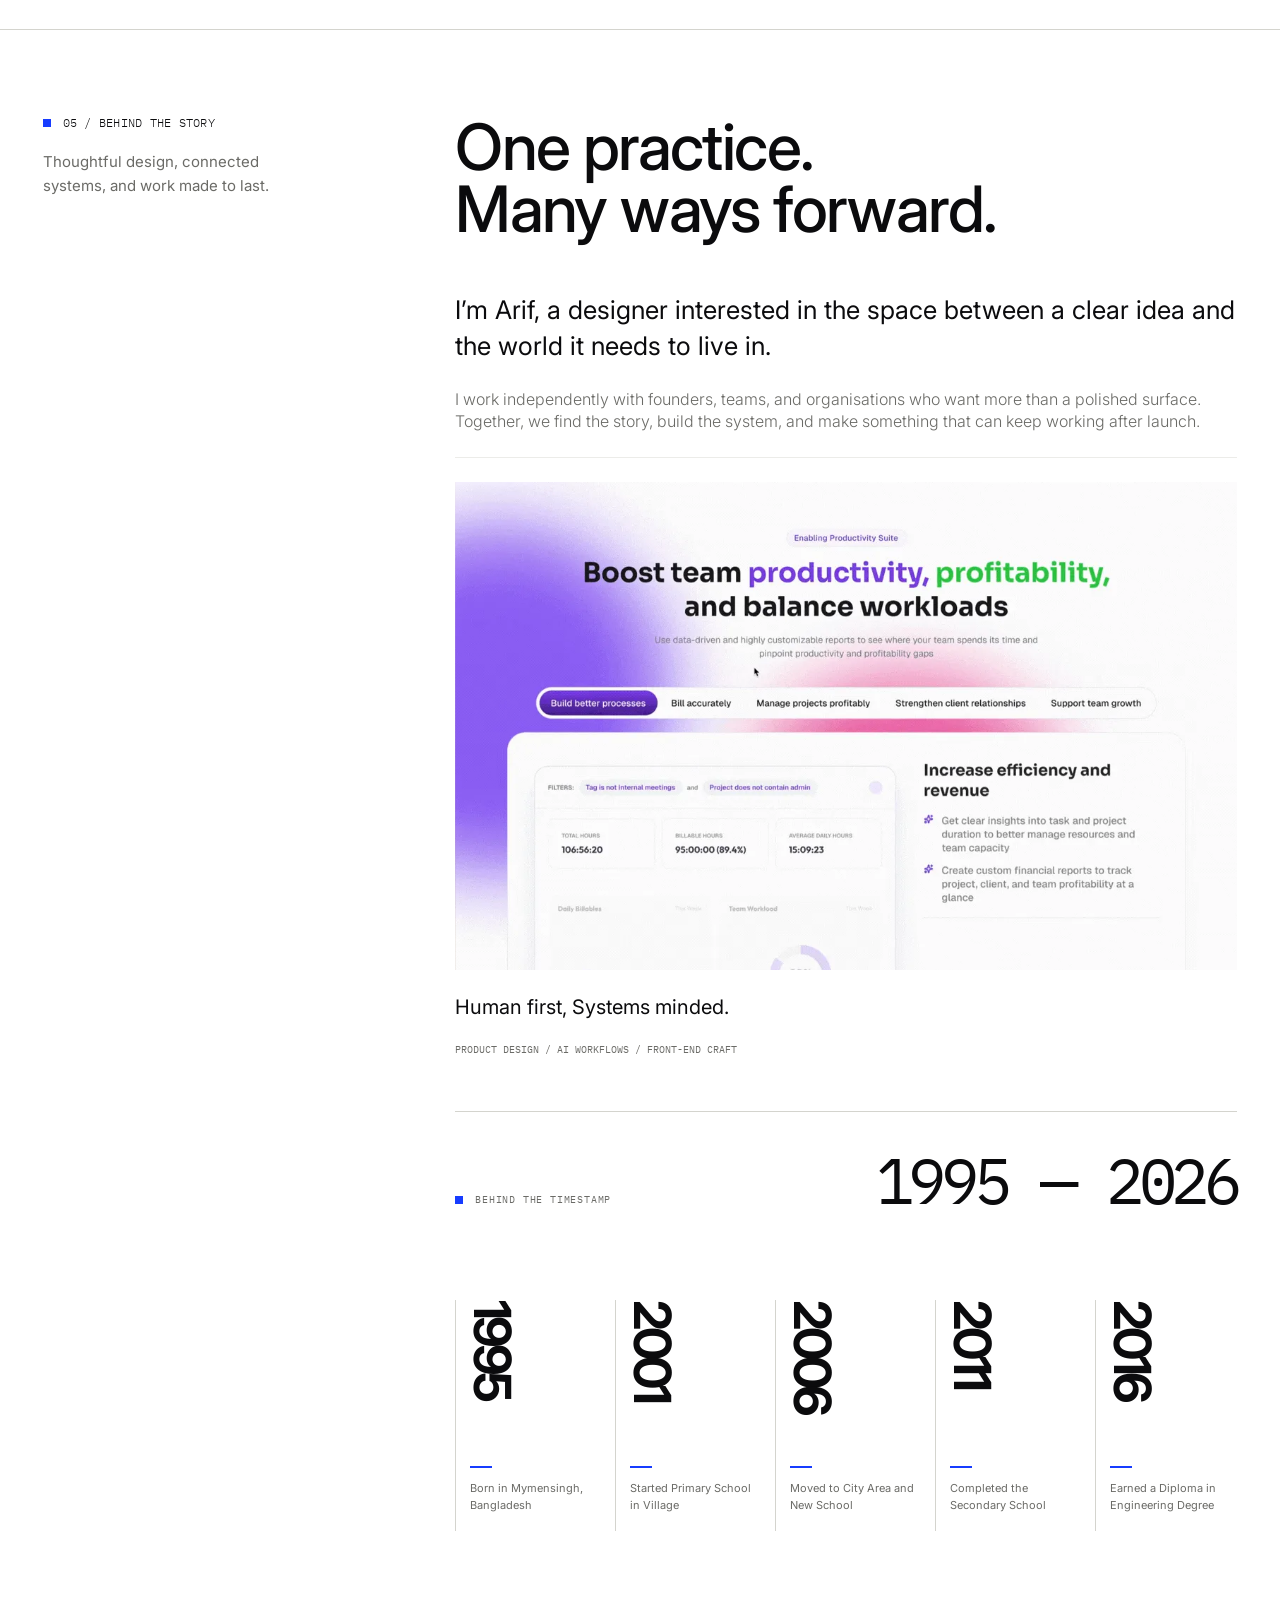
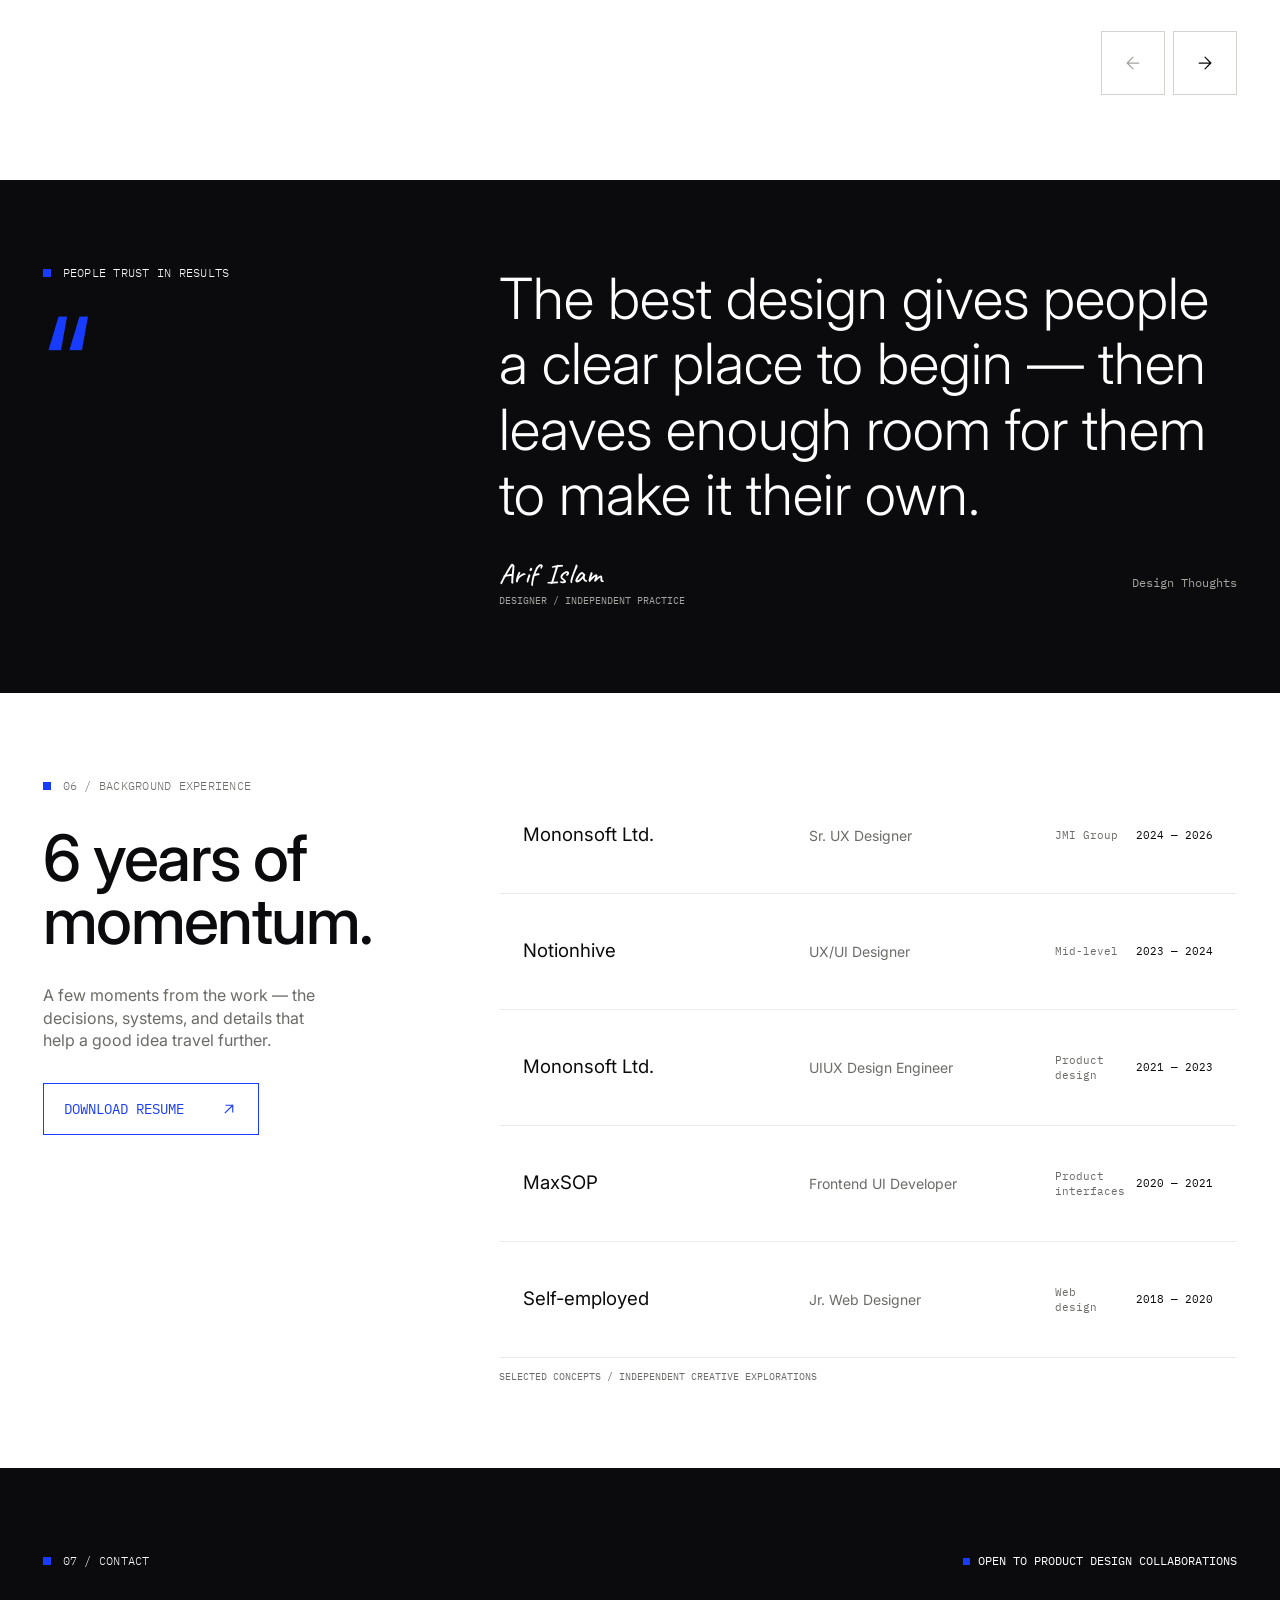
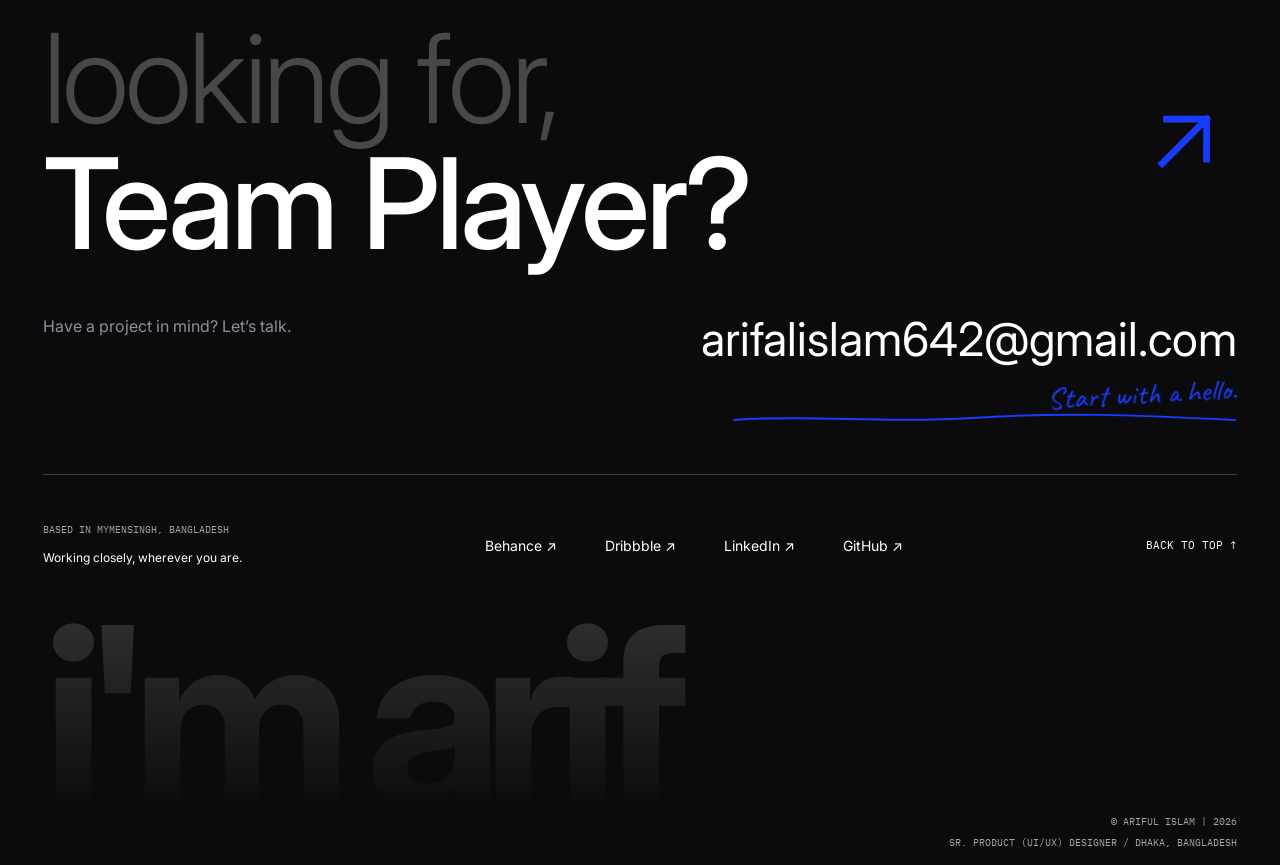
==== commit ec1779c4: "Resume updates" ====
--- a/index.html
+++ b/index.html
@@ -508,7 +508,7 @@
         <p>A few moments from the work — the decisions, systems, and details that help a good idea travel further.</p>
 
         <div>
-          <a class="action action--line" href="assets/ARIF%20-%20UIUX%20Designer.pdf"
+          <a class="action action--line" href="files/ARIF-UIUX-Designer-Resume.pdf" target="_blank" rel="noopener noreferrer"
             download="ARIF - UIUX Designer.pdf">Download Resume<svg class="ico" aria-hidden="true">
               <use href="#ar" />
             </svg></a>
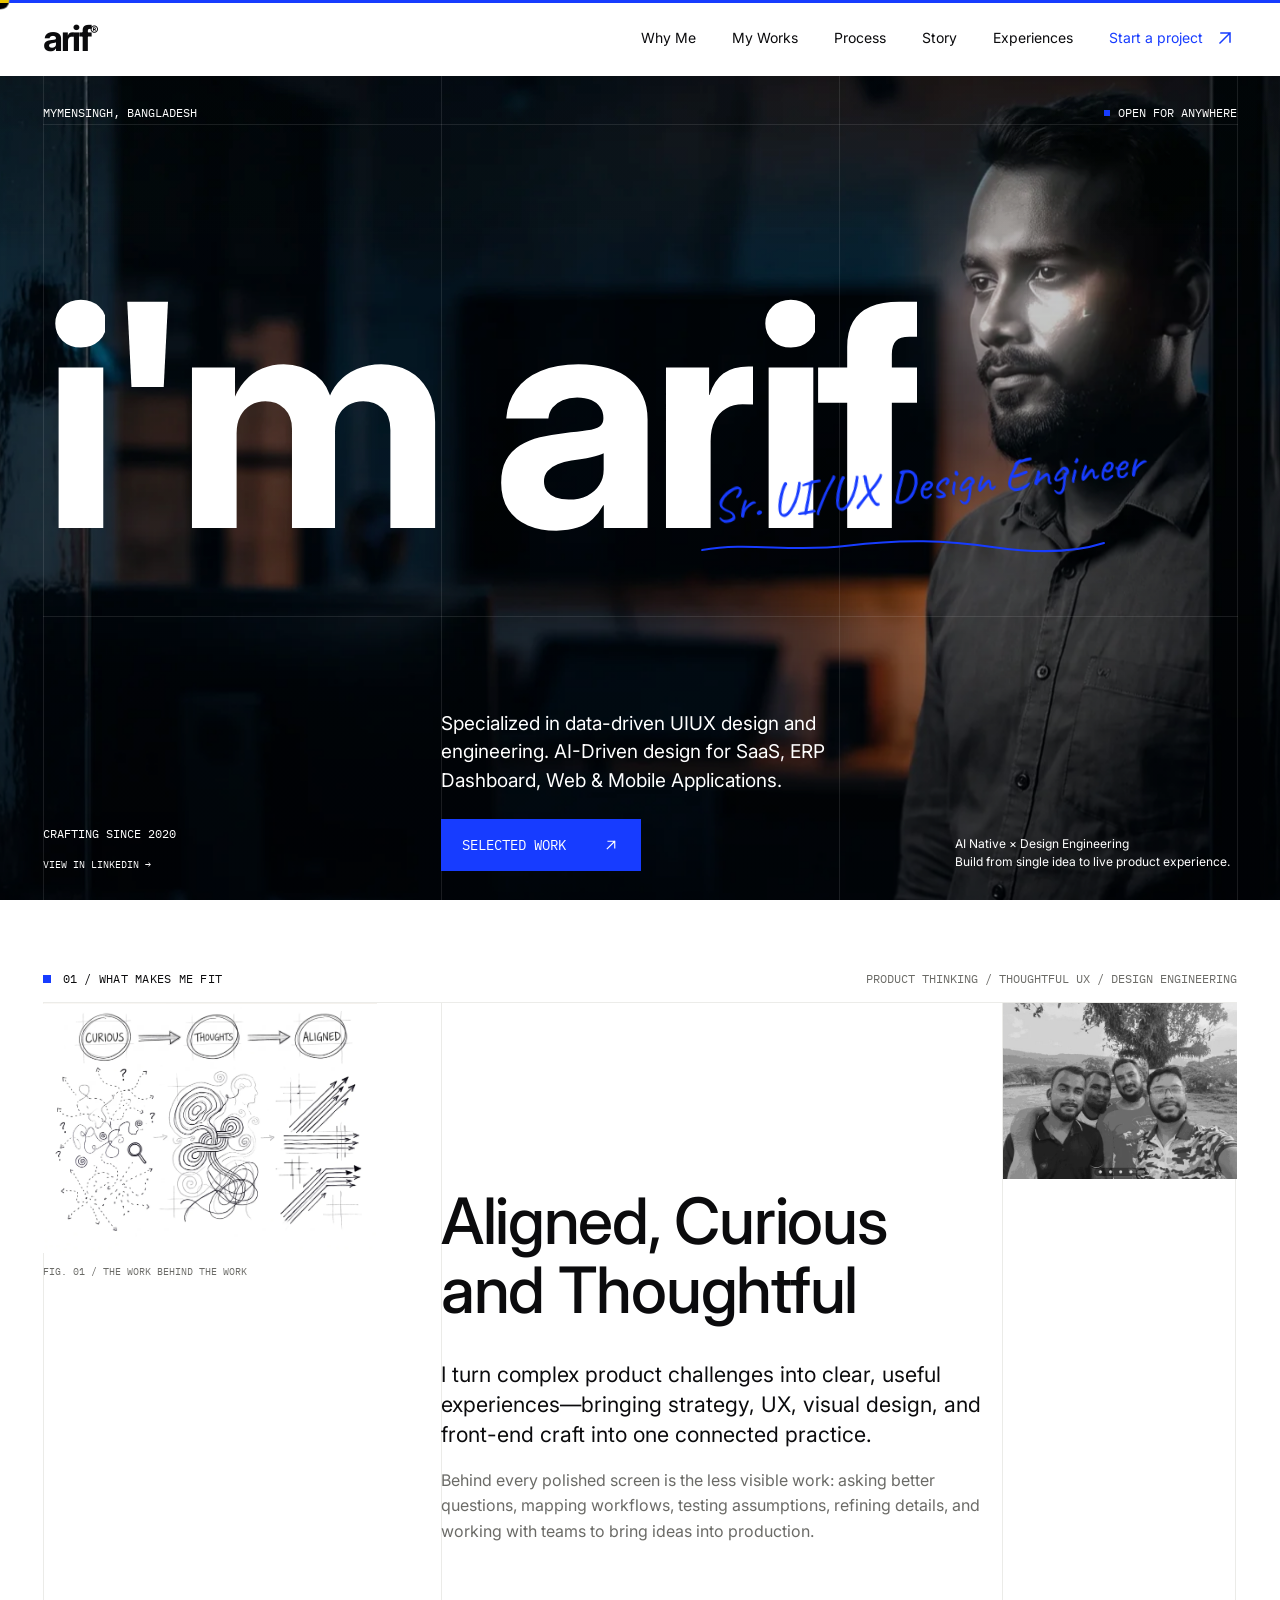
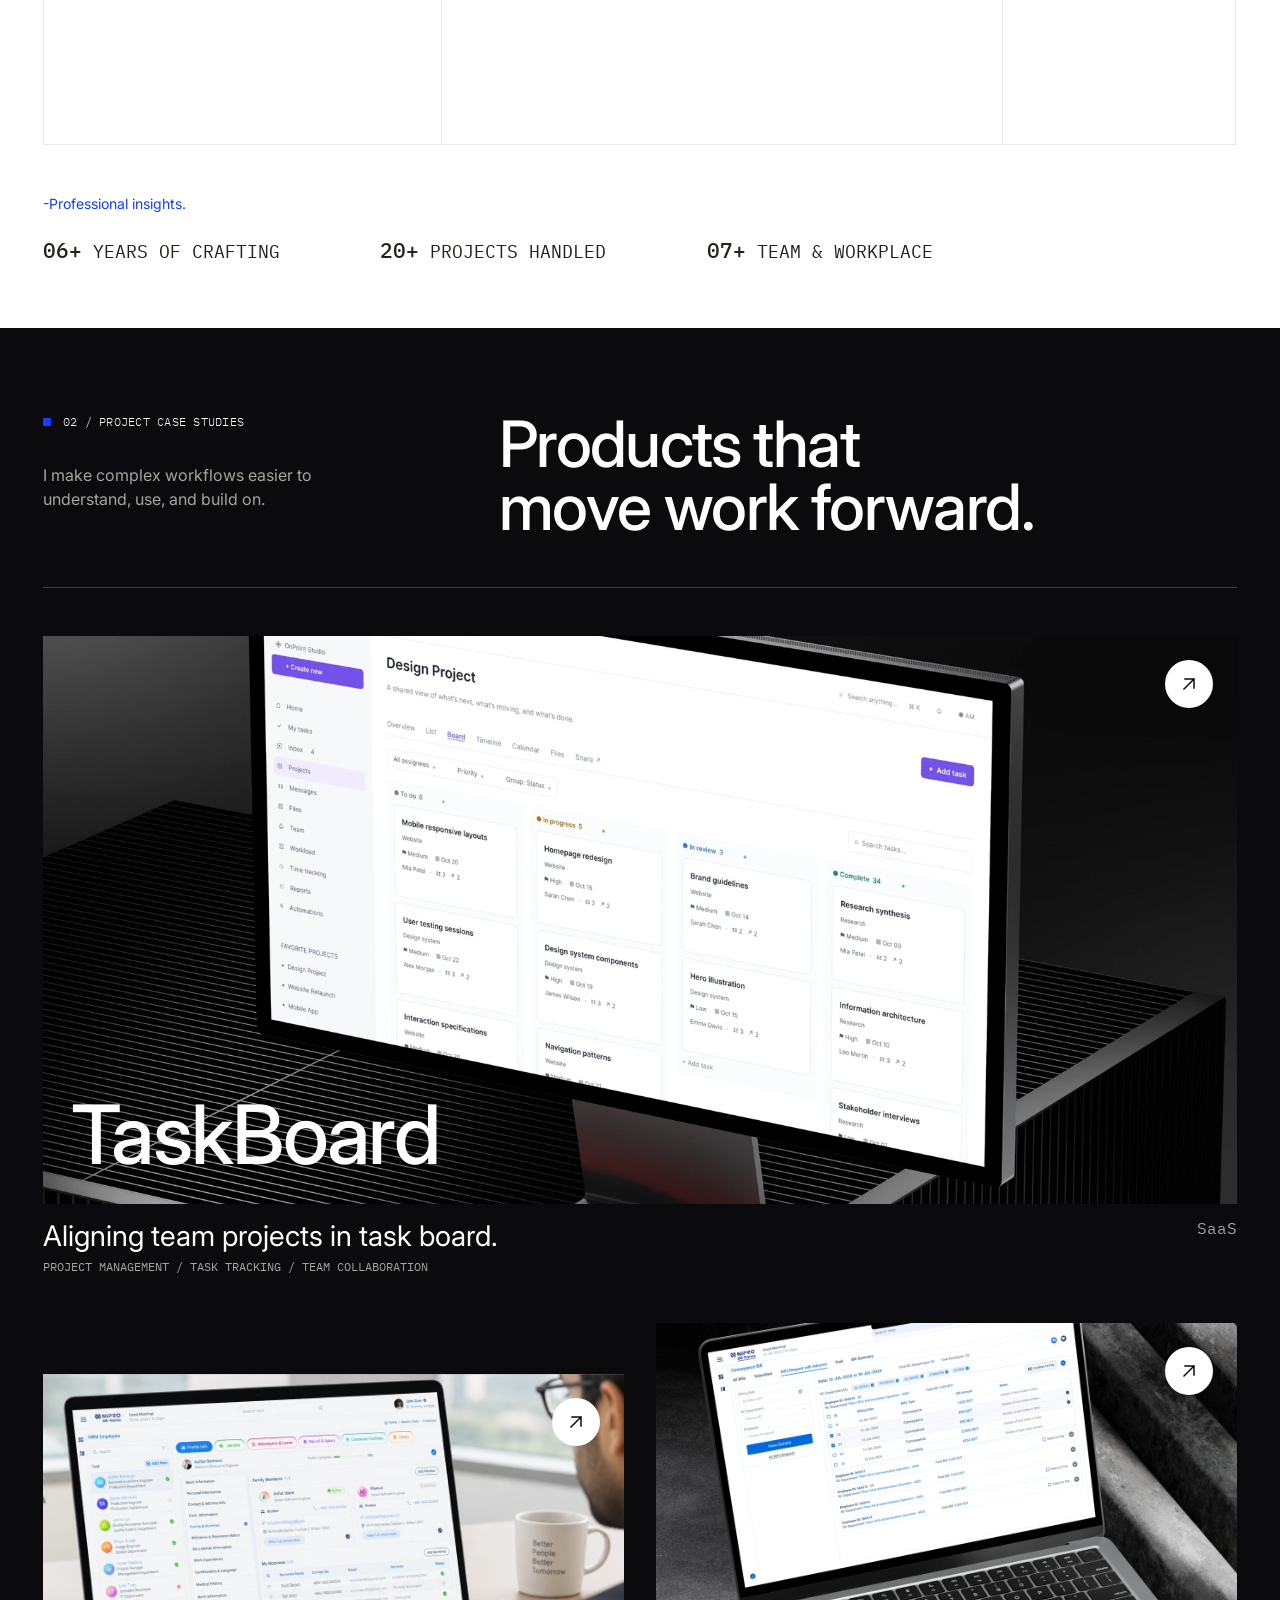
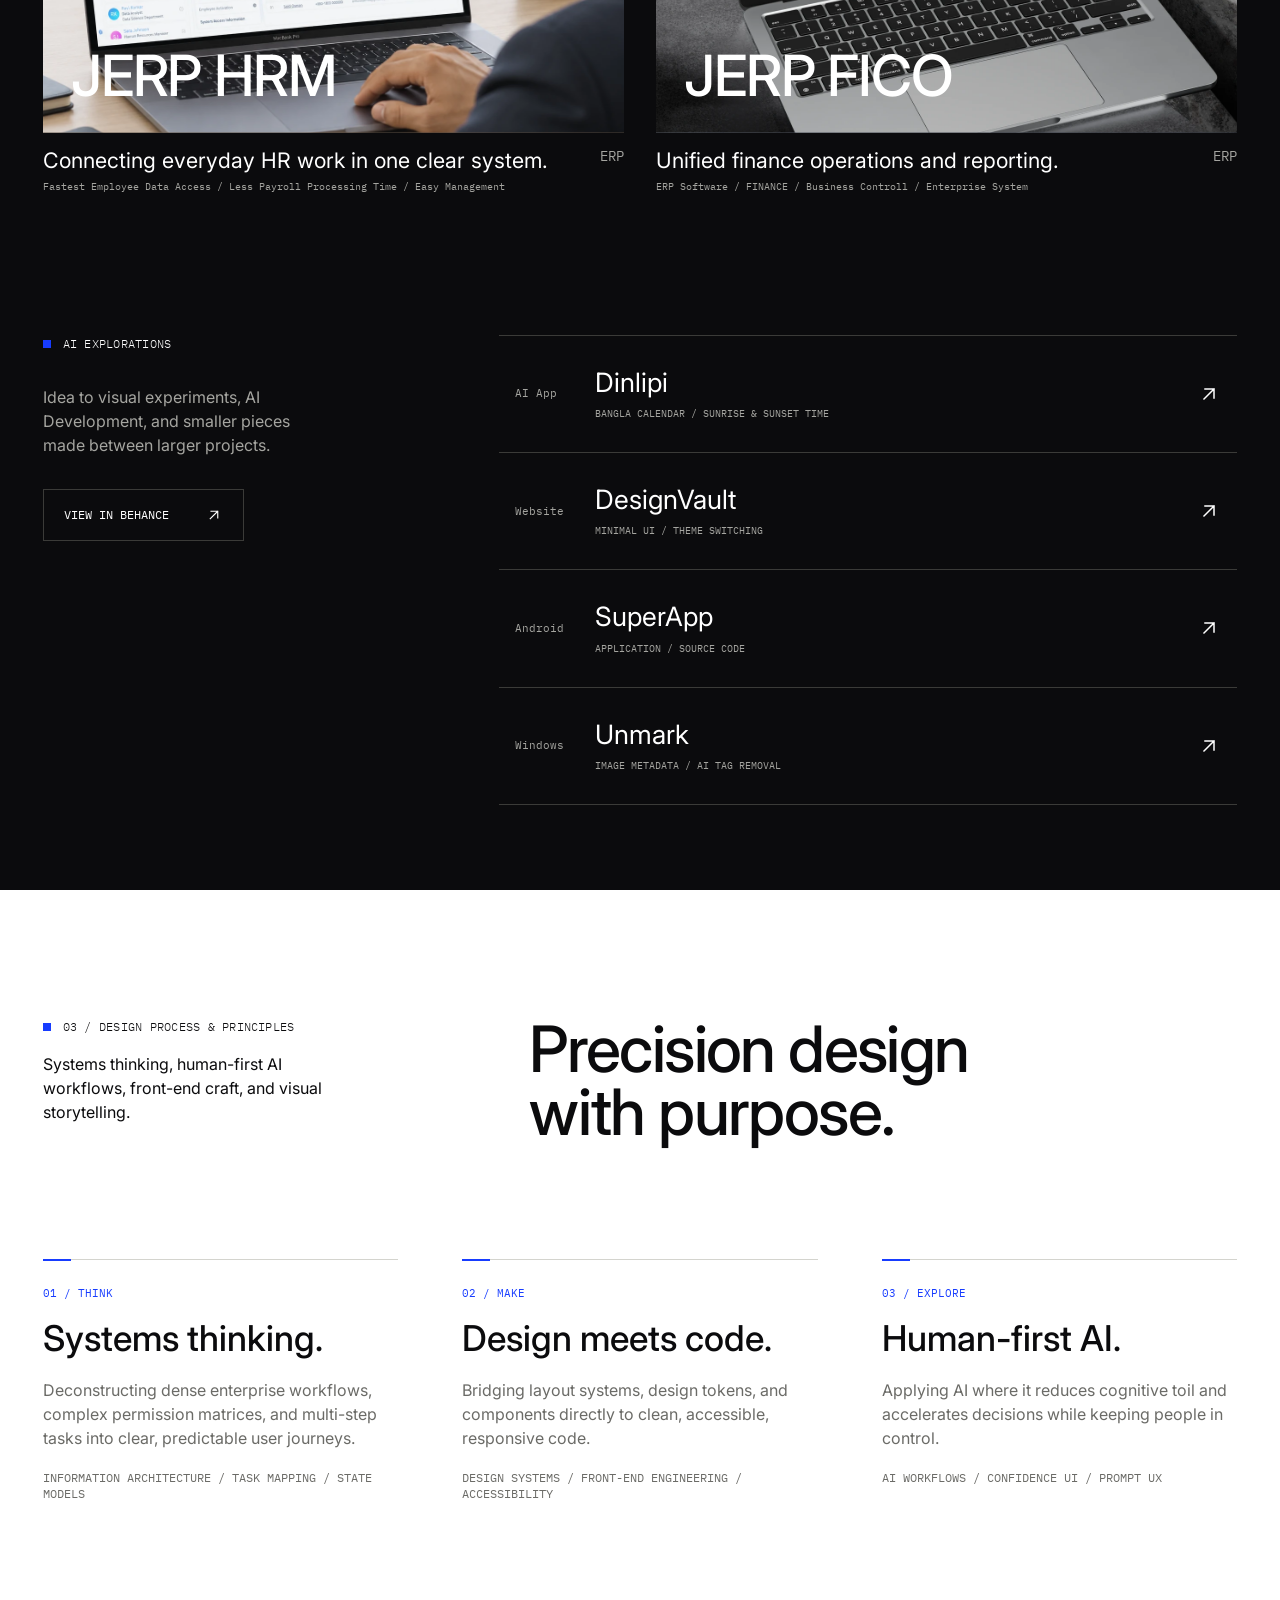
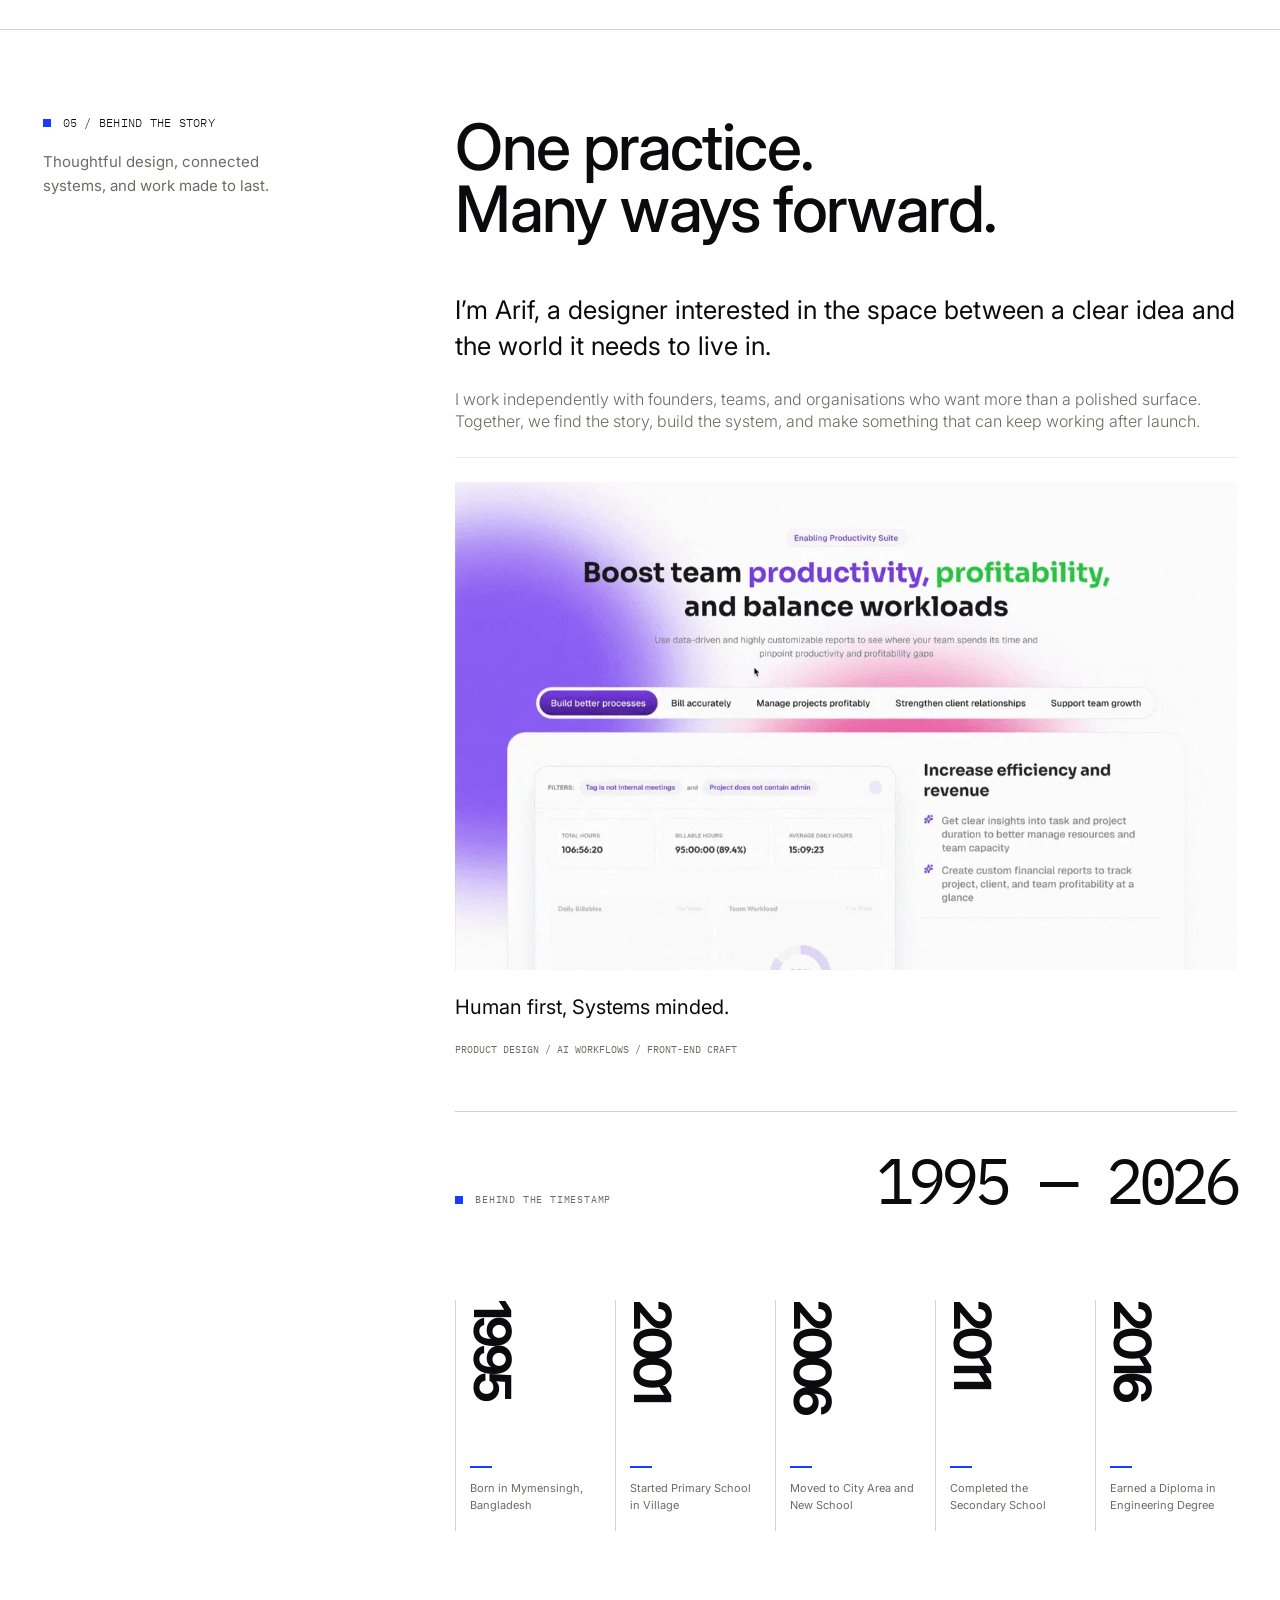
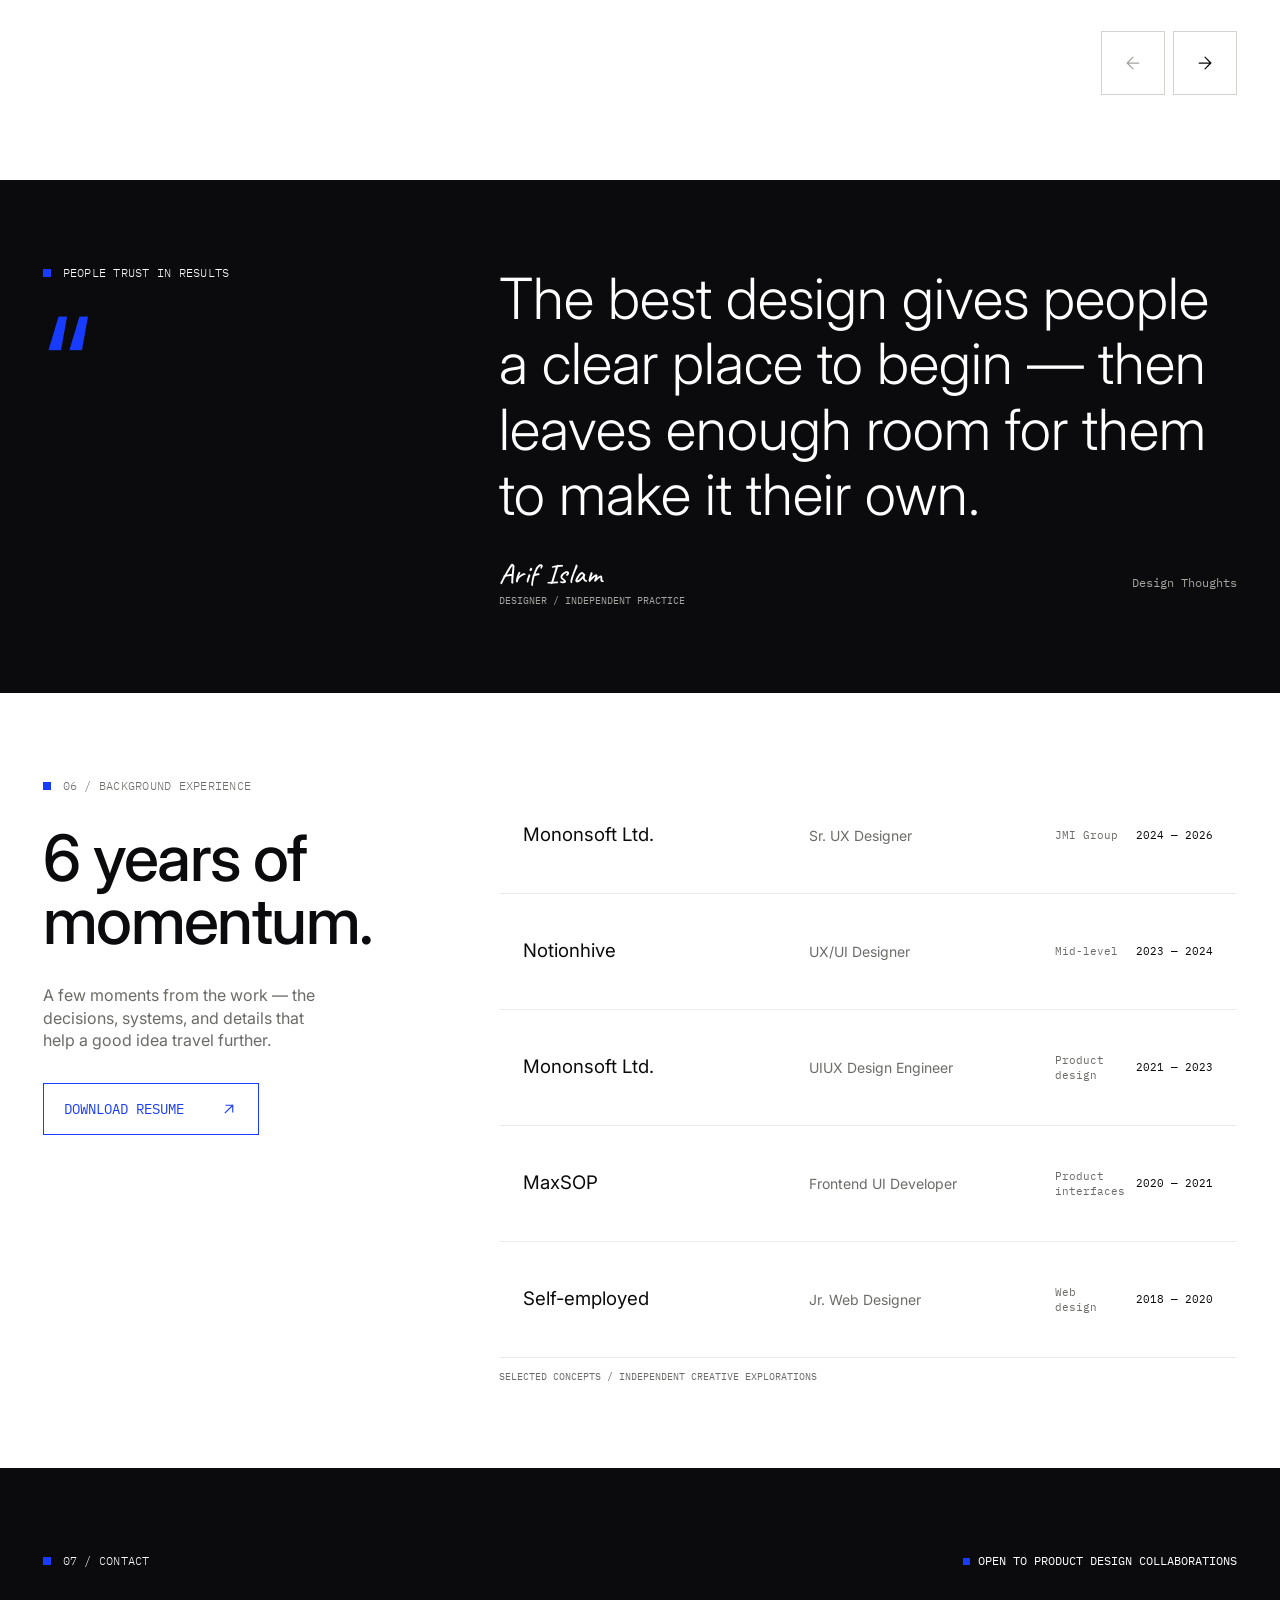
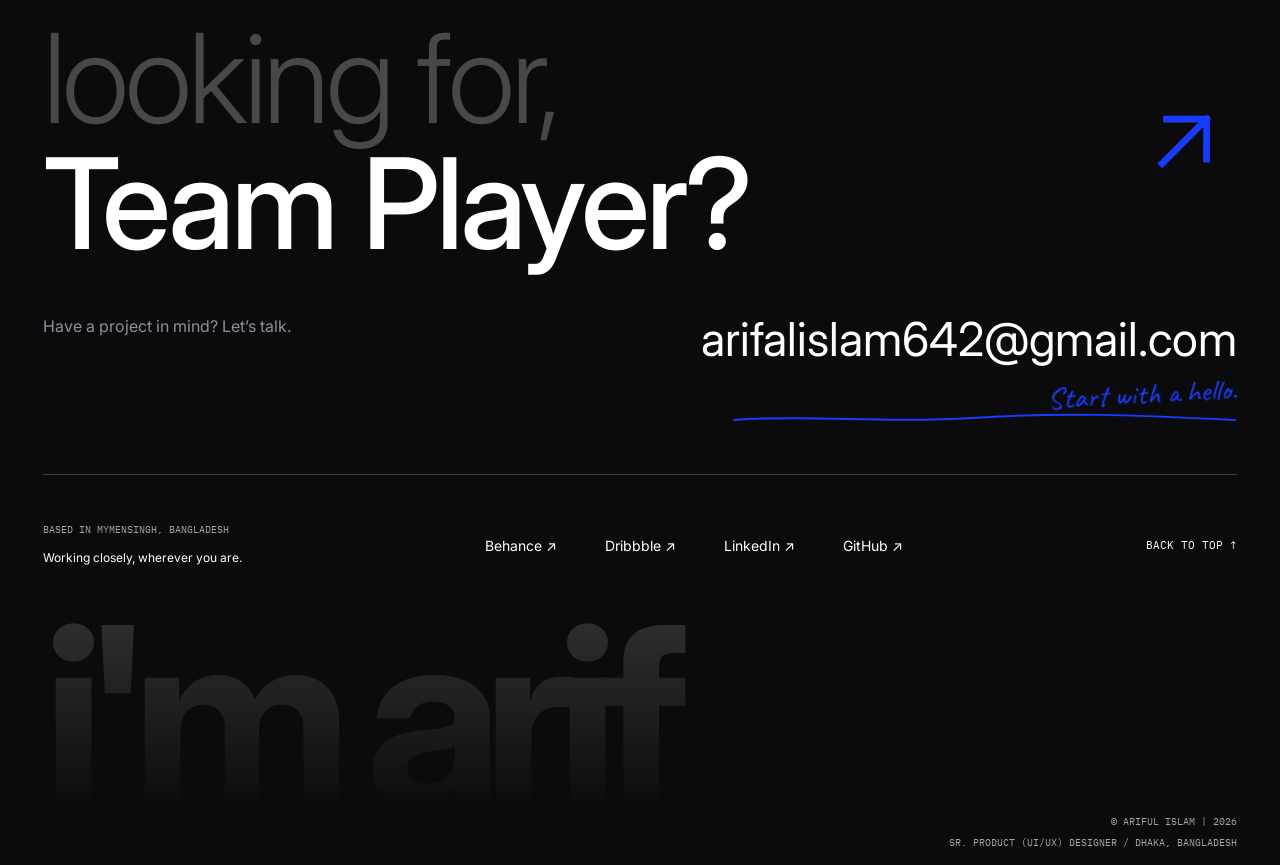
==== commit 54ae063c: "Reorder works: TaskBoard first, JERP HRM second, JERP FICO third Co-Authored-By: Claude Sonnet 5.5 <" ====
--- a/index.html
+++ b/index.html
@@ -231,7 +231,24 @@
           </div>
         </div>
         <div class="rule"></div>
-        <a class="case case--lead" href="JERP-HRM-Solution.html" aria-label="Read the JERP HRM case study">
+        <a class="case case--lead" href="TaskBoard-Solution.html" aria-label="Read the TaskBoard case study">
+            <div class="case__img"><span class="bg g-haven"><img src="projects/pms/ai-pms.webp"
+                  alt="TaskBoard project dashboard with tasks grouped by status" loading="lazy" decoding="async"
+                  referrerpolicy="no-referrer" onerror="this.remove()"></span>
+              <h3>TaskBoard</h3><span class="circle"><svg class="ico" aria-hidden="true">
+                  <use href="#ar" />
+                </svg></span>
+            </div>
+            <div class="case__cap">
+              <div>
+                <h4>Aligning team projects in task board.</h4>
+                <p>PROJECT MANAGEMENT / TASK TRACKING / TEAM COLLABORATION</p>
+              </div><span class="yr">SaaS</span>
+            </div>
+          </a>
+
+        <div class="pair">
+          <a class="case" href="JERP-HRM-Solution.html" aria-label="Read the JERP HRM case study">
           <div class="case__img"><span class="bg g-lumen"><img
                 src="projects/hrm/Professional HR Dashboard Workspace.webp" alt="JERP Human Resources ERP interface"
                 loading="lazy" decoding="async" referrerpolicy="no-referrer" onerror="this.remove()"></span>
@@ -247,8 +264,7 @@
           </div>
         </a>
 
-        <div class="pair">
-          <a class="case" href="JERP-FICO-Solution.html" aria-label="Read the JERP FICO case study">
+          <a class="case case--tall" href="JERP-FICO-Solution.html" aria-label="Read the JERP FICO case study">
             <div class="case__img"><span class="bg g-aether"><img src="projects/fico/fico-cover.webp"
                   alt="JERP Finance and Controlling ERP interface" loading="lazy" decoding="async"
                   referrerpolicy="no-referrer" onerror="this.remove()"></span>
@@ -261,22 +277,6 @@
                 <h4>Unified finance operations and reporting.</h4>
                 <p>ERP Software / FINANCE / Business Controll / Enterprise System</p>
               </div><span class="yr">ERP</span>
-            </div>
-          </a>
-
-          <a class="case case--tall" href="TaskBoard-Solution.html" aria-label="Read the TaskBoard case study">
-            <div class="case__img"><span class="bg g-haven"><img src="projects/pms/ai-pms.webp"
-                  alt="TaskBoard project dashboard with tasks grouped by status" loading="lazy" decoding="async"
-                  referrerpolicy="no-referrer" onerror="this.remove()"></span>
-              <h3>TaskBoard</h3><span class="circle"><svg class="ico" aria-hidden="true">
-                  <use href="#ar" />
-                </svg></span>
-            </div>
-            <div class="case__cap">
-              <div>
-                <h4>Aligning team projects in task board.</h4>
-                <p>PROJECT MANAGEMENT / TASK TRACKING / TEAM COLLABORATION</p>
-              </div><span class="yr">SaaS</span>
             </div>
           </a>
         </div>
